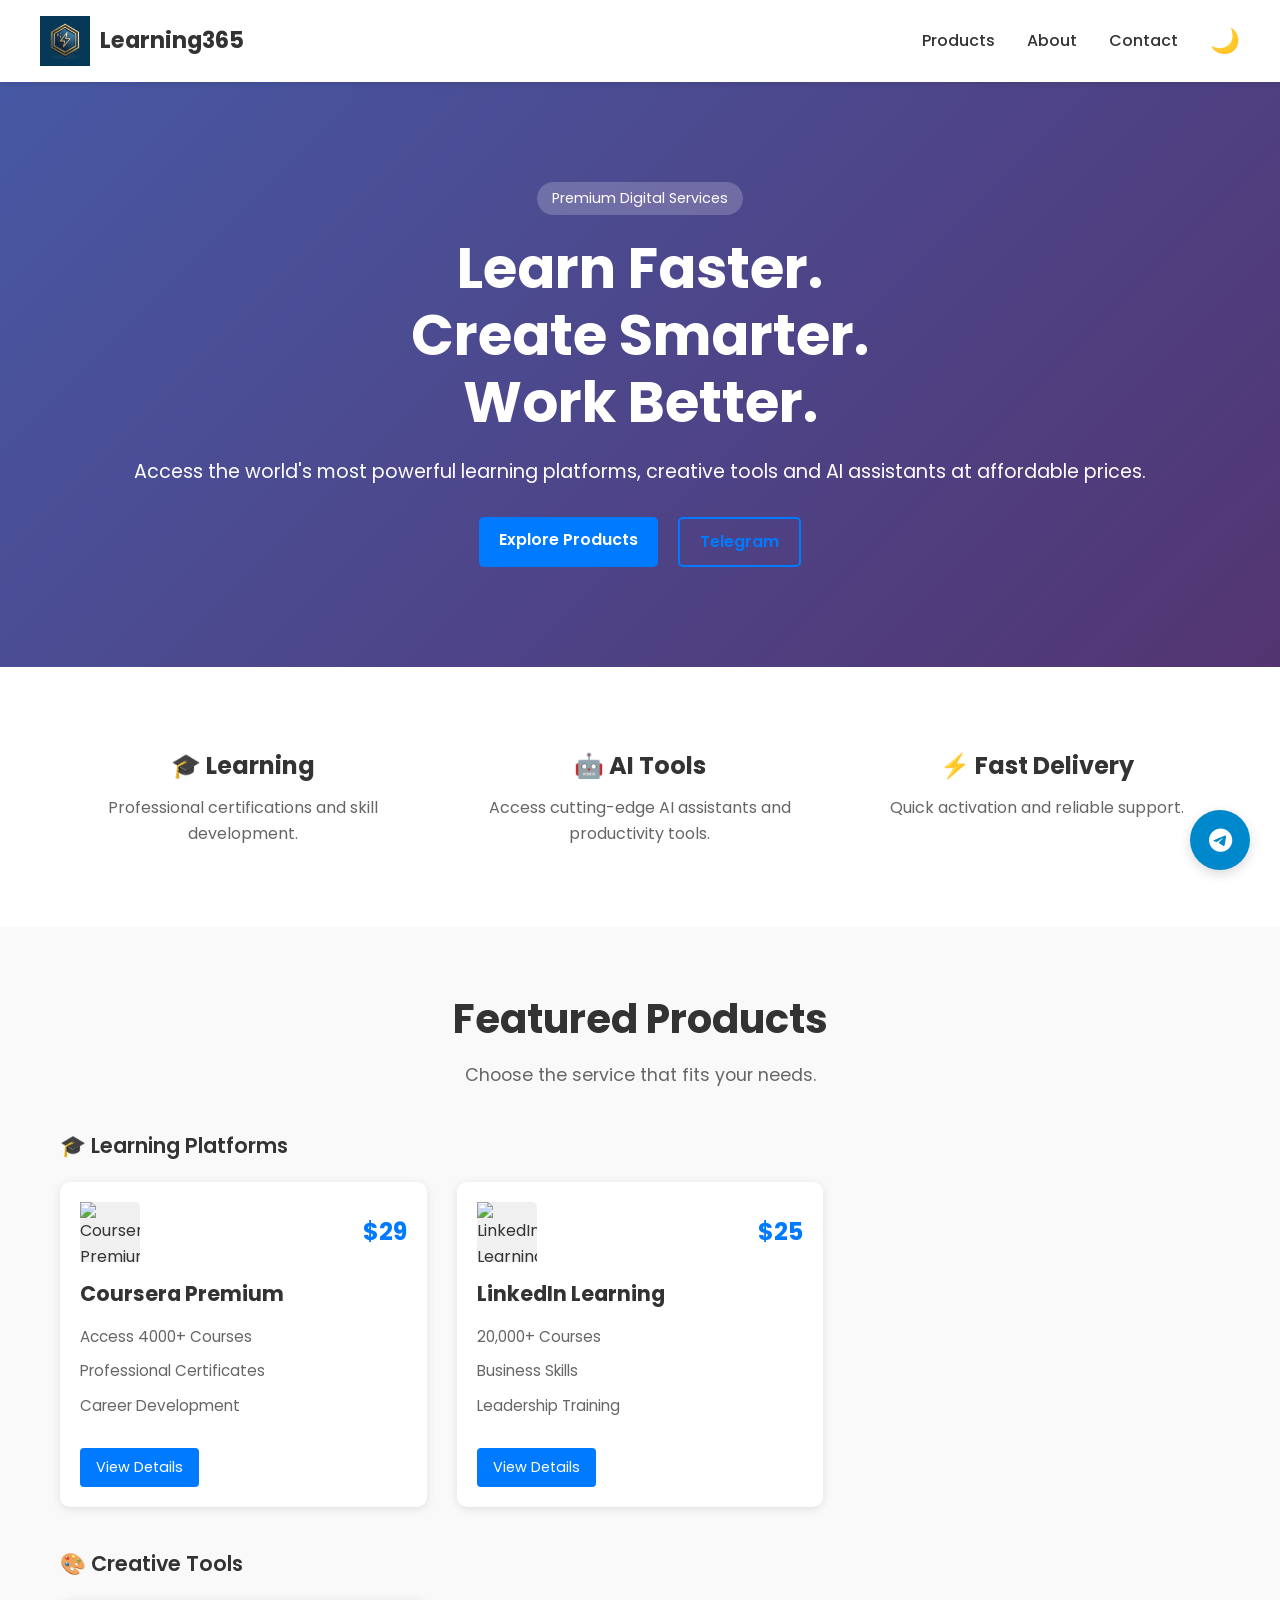
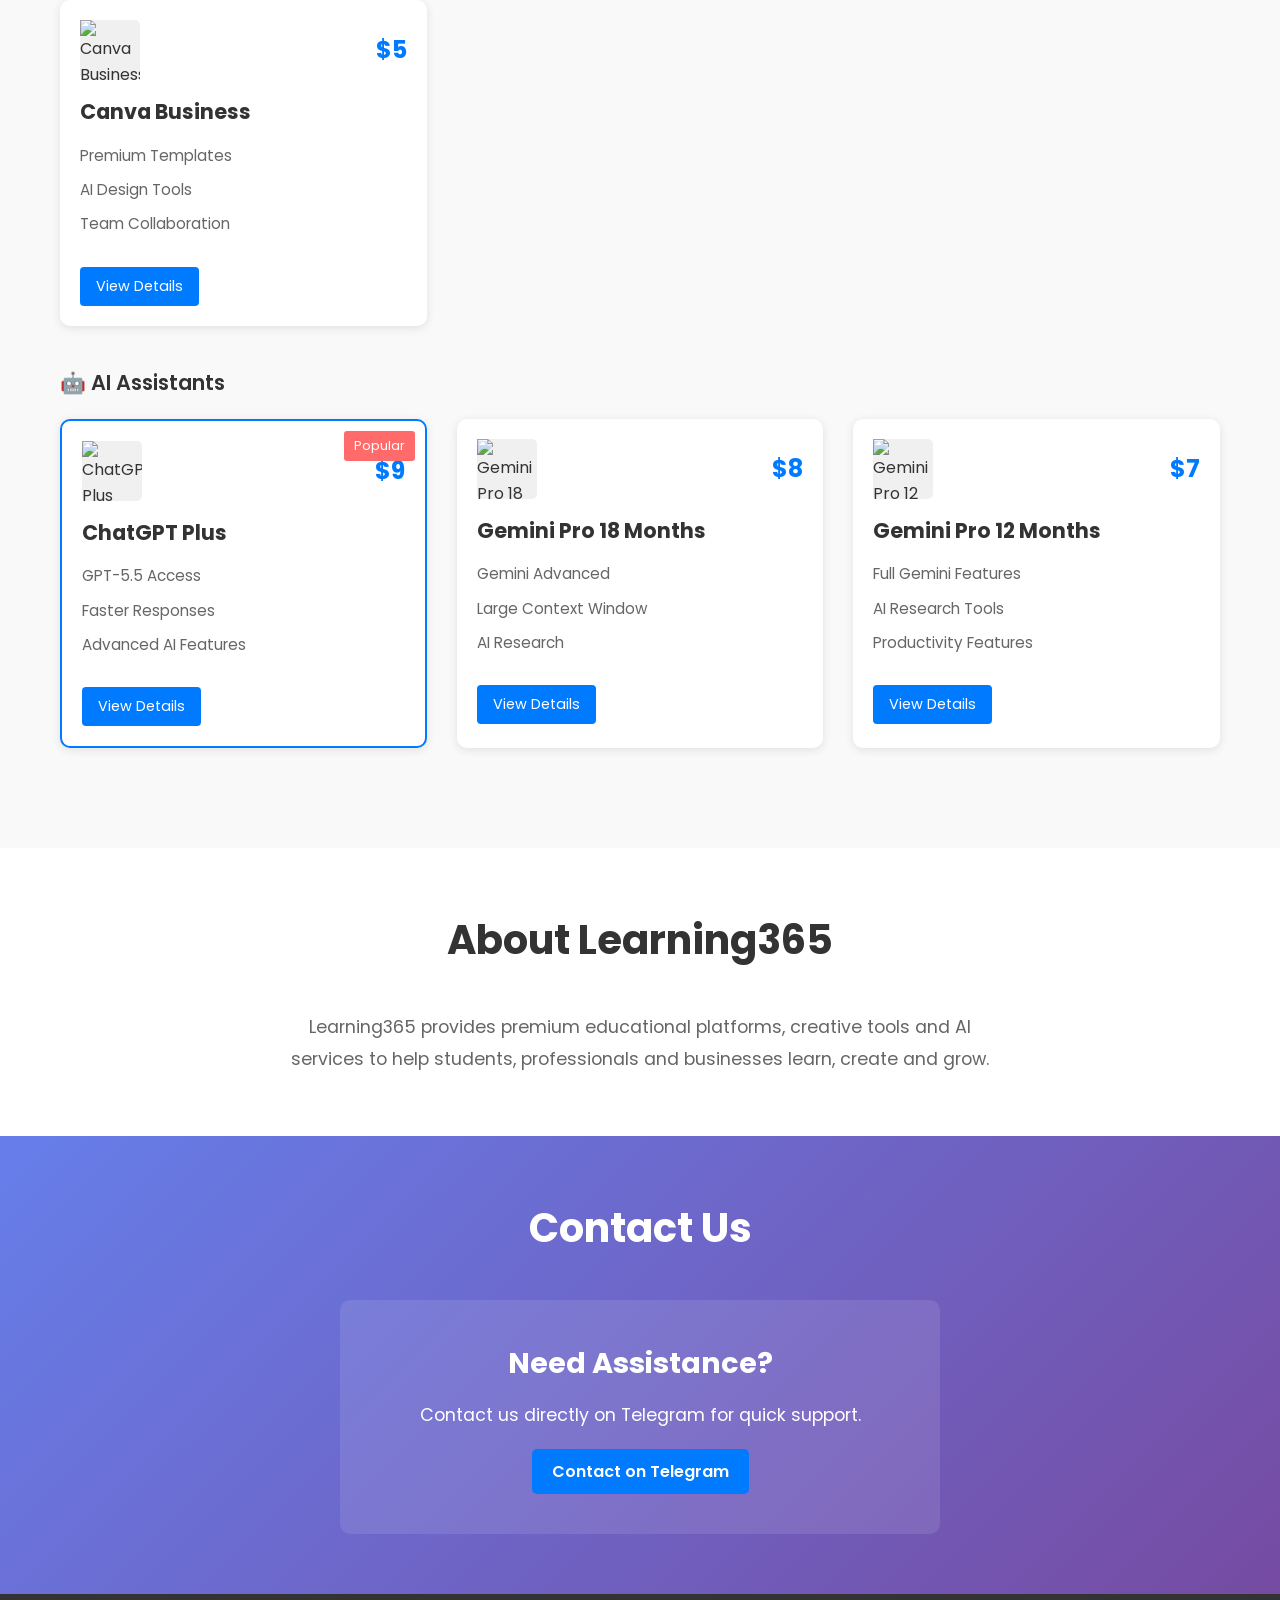
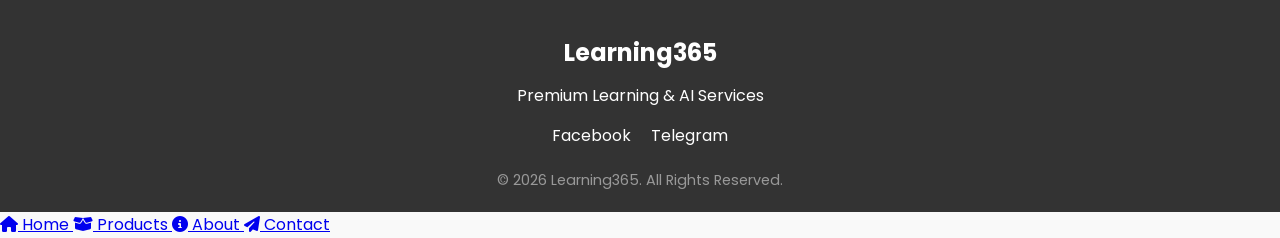
==== index.html @ 036e58fd "Update index.html" ====
<!DOCTYPE html>
<html lang="en">
<head>
    <link rel="icon" type="image/png" href="assets/images/logo.png">
    <meta charset="UTF-8">
    <meta name="viewport" content="width=device-width, initial-scale=1.0">
    <title>Learning365 | Premium Learning & AI Services</title>

    <link rel="stylesheet" href="styles/style.css">

    <meta name="description" content="Premium Learning & AI Services including Coursera, LinkedIn Learning, Canva Business, ChatGPT Plus and Gemini Pro.">

    <link rel="preconnect" href="https://fonts.googleapis.com">
    <link rel="preconnect" href="https://fonts.gstatic.com" crossorigin>
    <link href="https://fonts.googleapis.com/css2?family=Poppins:wght@300;400;500;600;700&display=swap" rel="stylesheet">
    <link rel="stylesheet" href="https://cdnjs.cloudflare.com/ajax/libs/font-awesome/6.5.2/css/all.min.css">
</head>

<body>

    <!-- HEADER -->
    <header class="header">
        <div class="container nav-container">
              <a href="index.html" class="logo">
                <img src="assets/images/logo.png" alt="Learning365 Logo">
                <span>Learning365</span>
            </a>

            <nav class="nav-menu">
                <a href="#products">Products</a>
                <a href="#about">About</a>
                <a href="#contact">Contact</a>

                <button id="theme-toggle" class="theme-toggle" aria-label="Toggle theme">🌙</button>
            </nav>

            <div class="mobile-menu-btn" id="mobileMenuBtn">☰</div>
        </div>
    </header>

    <!-- HERO -->
    <section class="hero">
        <div class="hero-overlay"></div>

        <div class="container hero-content">
            <div class="hero-badge">Premium Digital Services</div>

            <h1>
                Learn Faster.
                <br>
                Create Smarter.
                <br>
                Work Better.
            </h1>

            <p>
                Access the world's most powerful learning platforms,
                creative tools and AI assistants at affordable prices.
            </p>

            <div class="hero-buttons">
                <a href="#products" class="btn btn-primary">Explore Products</a>
                <a href="https://t.me/learningadventure" target="_blank" class="btn btn-outline">Telegram</a>
            </div>
        </div>
    </section>

    <!-- FEATURES -->
    <section class="features">
        <div class="container">
            <div class="feature-card">
                <h3>🎓 Learning</h3>
                <p>Professional certifications and skill development.</p>
            </div>

            <div class="feature-card">
                <h3>🤖 AI Tools</h3>
                <p>Access cutting-edge AI assistants and productivity tools.</p>
            </div>

            <div class="feature-card">
                <h3>⚡ Fast Delivery</h3>
                <p>Quick activation and reliable support.</p>
            </div>
        </div>
    </section>

    <!-- PRODUCTS -->
    <section class="products-section" id="products" mt-2>
        <div class="container">
            <div class="section-title">
                <h2>Featured Products</h2>
                <p>Choose the service that fits your needs.</p>
            </div>

            <div class="category-title">🎓 Learning Platforms</div>
            <div class="products-grid">
                <div class="product-card ">
                    
                    <div class="product-card-head">
                        <div class="product-logo-wrap">
                            <img class="product-logo" src="https://commons.wikimedia.org/wiki/Special:Redirect/file/Coursera_logo_(2020).svg" alt="Coursera Premium logo" loading="lazy">
                        </div>
                        <div class="price product-card-price">$29</div>
                    </div>

                    <h3>Coursera Premium</h3>

                    <ul>
                        <li>Access 4000+ Courses</li>
                        <li>Professional Certificates</li>
                        <li>Career Development</li>
                    </ul>

                    <a href="products/coursera.html" class="btn-card">
                        View Details
                    </a>
                </div>
                <div class="product-card ">
                    
                    <div class="product-card-head">
                        <div class="product-logo-wrap">
                            <img class="product-logo" src="https://commons.wikimedia.org/wiki/Special:Redirect/file/LinkedIn_Learning_logo.png" alt="LinkedIn Learning logo" loading="lazy">
                        </div>
                        <div class="price product-card-price">$25</div>
                    </div>

                    <h3>LinkedIn Learning</h3>

                    <ul>
                        <li>20,000+ Courses</li>
                        <li>Business Skills</li>
                        <li>Leadership Training</li>
                    </ul>

                    <a href="products/linkedin-learning.html" class="btn-card">
                        View Details
                    </a>
                </div>
            </div>

            <div class="category-title">🎨 Creative Tools</div>
            <div class="products-grid">
                <div class="product-card ">
                    
                    <div class="product-card-head">
                        <div class="product-logo-wrap">
                            <img class="product-logo" src="https://upload.wikimedia.org/wikipedia/en/thumb/b/bb/Canva_Logo.svg/250px-Canva_Logo.svg.png" alt="Canva Business logo" loading="lazy">
                        </div>
                        <div class="price product-card-price">$5</div>
                    </div>

                    <h3>Canva Business</h3>

                    <ul>
                        <li>Premium Templates</li>
                        <li>AI Design Tools</li>
                        <li>Team Collaboration</li>
                    </ul>

                    <a href="products/canva-business.html" class="btn-card">
                        View Details
                    </a>
                </div>
            </div>

            <div class="category-title">🤖 AI Assistants</div>
            <div class="products-grid">
                <div class="product-card featured">
                    <span class="badge">Popular</span>
                    <div class="product-card-head">
                        <div class="product-logo-wrap">
                            <img class="product-logo" src="https://commons.wikimedia.org/wiki/Special:Redirect/file/ChatGPT-Logo.svg" alt="ChatGPT Plus logo" loading="lazy">
                        </div>
                        <div class="price product-card-price">$9</div>
                    </div>

                    <h3>ChatGPT Plus</h3>

                    <ul>
                        <li>GPT-5.5 Access</li>
                        <li>Faster Responses</li>
                        <li>Advanced AI Features</li>
                    </ul>

                    <a href="products/chatgpt-plus.html" class="btn-card">
                        View Details
                    </a>
                </div>
                <div class="product-card ">
                    
                    <div class="product-card-head">
                        <div class="product-logo-wrap">
                            <img class="product-logo" src="https://commons.wikimedia.org/wiki/Special:Redirect/file/Google_Gemini_logo_2025.svg" alt="Gemini Pro 18 Months logo" loading="lazy">
                        </div>
                        <div class="price product-card-price">$8</div>
                    </div>

                    <h3>Gemini Pro 18 Months</h3>

                    <ul>
                        <li>Gemini Advanced</li>
                        <li>Large Context Window</li>
                        <li>AI Research</li>
                    </ul>

                    <a href="products/gemini-pro-18.html" class="btn-card">
                        View Details
                    </a>
                </div>
                <div class="product-card ">
                    
                    <div class="product-card-head">
                        <div class="product-logo-wrap">
                            <img class="product-logo" src="https://commons.wikimedia.org/wiki/Special:Redirect/file/Google_Gemini_logo_2025.svg" alt="Gemini Pro 12 Months logo" loading="lazy">
                        </div>
                        <div class="price product-card-price">$7</div>
                    </div>

                    <h3>Gemini Pro 12 Months</h3>

                    <ul>
                        <li>Full Gemini Features</li>
                        <li>AI Research Tools</li>
                        <li>Productivity Features</li>
                    </ul>

                    <a href="products/gemini-pro-12.html" class="btn-card">
                        View Details
                    </a>
                </div>
            </div>
        </div>
    </section>

    <!-- ABOUT -->
    <section class="about-section" id="about">
        <div class="container">
            <div class="section-title">
                <h2>About Learning365</h2>
            </div>

            <p class="about-text">
                Learning365 provides premium educational platforms,
                creative tools and AI services to help students,
                professionals and businesses learn, create and grow.
            </p>
        </div>
    </section>

    <!-- CONTACT -->
    <section class="contact-section" id="contact">
        <div class="container">
            <div class="section-title">
                <h2>Contact Us</h2>
            </div>

            <div class="contact-card">
                <h3>Need Assistance?</h3>
                <p>Contact us directly on Telegram for quick support.</p>
                <a href="https://t.me/learningadventure" target="_blank" class="btn btn-primary">Contact on Telegram</a>
            </div>
        </div>
    </section>


    <!-- FOOTER -->
    <footer>
        <div class="container">
            <div class="footer-logo">Learning365</div>
            <p>Premium Learning & AI Services</p>

            <div class="footer-links">
                <a href="#">Facebook</a>
                <a href="https://t.me/learningadventure" target="_blank">Telegram</a>
            </div>

            <div class="copyright">
                © 2026 Learning365. All Rights Reserved.
            </div>
        </div>
    </footer>

    
   <!-- MOBILE APP BOTTOM NAV -->
<nav class="l365-app-bottom-nav" aria-label="Mobile app navigation">
    <a href="index.html" class="l365-nav-item active">
        <span class="l365-nav-icon">
            <i class="fa-solid fa-house"></i>
        </span>
        <span class="l365-nav-label">Home</span>
    </a>

    <a href="#products" class="l365-nav-item">
        <span class="l365-nav-icon">
            <i class="fa-solid fa-box-open"></i>
        </span>
        <span class="l365-nav-label">Products</span>
    </a>

    <a href="#about" class="l365-nav-item">
        <span class="l365-nav-icon">
            <i class="fa-solid fa-circle-info"></i>
        </span>
        <span class="l365-nav-label">About</span>
    </a>

    <a href="#contact" class="l365-nav-item">
        <span class="l365-nav-icon">
            <i class="fa-solid fa-paper-plane"></i>
        </span>
        <span class="l365-nav-label">Contact</span>
    </a>
</nav>

    <!-- FLOATING TELEGRAM -->
    <a href="https://t.me/learningadventure" target="_blank" class="telegram-float"><i class="fa-brands fa-telegram"></i></a>

    <script src="js/main.js"></script>
</body>
</html>
---- styles/style.css ----
/* Learning365 Styles - Main stylesheet */

* {
    margin: 0;
    padding: 0;
    box-sizing: border-box;
}

body {
    font-family: 'Poppins', sans-serif;
    line-height: 1.6;
    color: #333;
    background-color: #f9f9f9;
}

.logo{
    display:flex;
    align-items:center;
    gap:12px;
    text-decoration:none;
}

.logo img {
    width: 50px !important;
    height: 50px !important;
    object-fit: contain;
}
.logo span{
    font-size:1.4rem;
    font-weight:700;
    color:var(--text-color);
}

/* Dark mode support */
body.dark-mode {
    background-color: #1a1a1a;
    color: #f0f0f0;
}

/* Container */
.container {
    max-width: 1200px;
    margin: 0 auto;
    padding: 0 20px;
}

/* Navigation */
.header {
    background-color: #fff;
    box-shadow: 0 2px 5px rgba(0, 0, 0, 0.1);
    position: sticky;
    top: 0;
    z-index: 1000;
}

.nav-container {
    display: flex;
    justify-content: space-between;
    align-items: center;
    padding: 1rem 0;
}

.logo {
    display: flex;
    align-items: center;
    gap: 10px;
    text-decoration: none;
    color: #333;
    font-weight: 600;
    font-size: 1.3rem;
}

.nav-menu {
    display: flex;
    gap: 2rem;
    align-items: center;
}

.nav-menu a {
    text-decoration: none;
    color: #333;
    font-weight: 500;
    transition: color 0.3s;
}

.nav-menu a:hover {
    color: #007bff;
}

.theme-toggle {
    background: none;
    border: none;
    font-size: 1.5rem;
    cursor: pointer;
}

.mobile-menu-btn {
    display: none;
    font-size: 1.5rem;
    cursor: pointer;
}

/* Buttons */
.btn {
    display: inline-block;
    padding: 10px 20px;
    border-radius: 5px;
    text-decoration: none;
    font-weight: 600;
    transition: all 0.3s;
    cursor: pointer;
    border: none;
}

.btn-primary {
    background-color: #007bff;
    color: white;
}

.btn-primary:hover {
    background-color: #0056b3;
}

.btn-outline {
    border: 2px solid #007bff;
    color: #007bff;
    background-color: transparent;
}

.btn-outline:hover {
    background-color: #007bff;
    color: white;
}

.btn-card {
    background-color: #007bff;
    color: white;
    padding: 8px 16px;
    border-radius: 4px;
    text-decoration: none;
    display: inline-block;
    font-size: 0.9rem;
    margin-top: 10px;
}

.btn-card:hover {
    background-color: #0056b3;
}

/* Hero Section */
.hero {
    position: relative;
    background: linear-gradient(135deg, #667eea 0%, #764ba2 100%);
    color: white;
    padding: 100px 0;
    text-align: center;
}

.hero-overlay {
    position: absolute;
    top: 0;
    left: 0;
    right: 0;
    bottom: 0;
    background-color: rgba(0, 0, 0, 0.3);
}

.hero-content {
    position: relative;
    z-index: 1;
}

.hero-badge {
    display: inline-block;
    background-color: rgba(255, 255, 255, 0.2);
    color: white;
    padding: 5px 15px;
    border-radius: 20px;
    font-size: 0.9rem;
    margin-bottom: 20px;
}

.hero h1 {
    font-size: 3.5rem;
    margin-bottom: 20px;
    line-height: 1.2;
}

.hero p {
    font-size: 1.2rem;
    margin-bottom: 30px;
}

.hero-buttons {
    display: flex;
    gap: 20px;
    justify-content: center;
}

/* Features Section */
.features {
    padding: 60px 0;
    background-color: white;
}

.features .container {
    display: grid;
    grid-template-columns: repeat(auto-fit, minmax(250px, 1fr));
    gap: 30px;
}

.feature-card {
    text-align: center;
    padding: 20px;
}

.feature-card h3 {
    font-size: 1.5rem;
    margin-bottom: 10px;
}

.feature-card p {
    color: #666;
}

/* Products Section */
.products-section {
    padding: 60px 0;
}

.section-title {
    text-align: center;
    margin-bottom: 40px;
}

.section-title h2 {
    font-size: 2.5rem;
    margin-bottom: 10px;
}

.section-title p {
    color: #666;
    font-size: 1.1rem;
}

.category-title {
    font-size: 1.3rem;
    font-weight: 600;
    margin-top: 30px;
    margin-bottom: 20px;
}

.products-grid {
    display: grid;
    grid-template-columns: repeat(auto-fill, minmax(300px, 1fr));
    gap: 30px;
    margin-bottom: 40px;
}

.product-card {
    background-color: white;
    border-radius: 10px;
    padding: 20px;
    box-shadow: 0 2px 10px rgba(0, 0, 0, 0.1);
    transition: transform 0.3s, box-shadow 0.3s;
    position: relative;
}

.product-card:hover {
    transform: translateY(-5px);
    box-shadow: 0 5px 20px rgba(0, 0, 0, 0.15);
}

.product-card.featured {
    border: 2px solid #007bff;
}

.badge {
    position: absolute;
    top: 10px;
    right: 10px;
    background-color: #ff6b6b;
    color: white;
    padding: 5px 10px;
    border-radius: 3px;
    font-size: 0.8rem;
}

.product-card-head {
    display: flex;
    justify-content: space-between;
    align-items: center;
    margin-bottom: 15px;
}

.product-logo-wrap {
    width: 60px;
    height: 60px;
    display: flex;
    align-items: center;
    justify-content: center;
    background-color: #f0f0f0;
    border-radius: 5px;
}

.product-logo {
    width: 100%;
    height: 100%;
    object-fit: contain;
}

.price {
    font-size: 1.5rem;
    font-weight: 700;
    color: #007bff;
}

.product-card h3 {
    margin-bottom: 10px;
    font-size: 1.3rem;
}

.product-card ul {
    list-style: none;
    margin-bottom: 15px;
}

.product-card li {
    padding: 5px 0;
    color: #666;
    font-size: 0.95rem;
}

/* Product Detail Page */
.product-page {
    background-color: #f9f9f9;
}

.product-hero {
    background: linear-gradient(135deg, #667eea 0%, #764ba2 100%);
    color: white;
    padding: 60px 0;
    text-align: center;
}

.product-hero-content {
    position: relative;
}

.product-price-top {
    font-size: 2rem;
    font-weight: 700;
    margin-bottom: 20px;
}

.product-logo-large-wrap {
    margin: 20px 0;
    display: flex;
    justify-content: center;
    align-items: center;
    height: 150px;
}

.product-logo-large {
    max-width: 150px;
    max-height: 150px;
    object-fit: contain;
}

.product-hero h1 {
    font-size: 3rem;
    margin-bottom: 15px;
}

.product-hero p {
    font-size: 1.1rem;
    margin-bottom: 25px;
}

.product-detail-section {
    padding: 60px 0;
}

.product-detail-card {
    background-color: white;
    border-radius: 10px;
    padding: 40px;
    box-shadow: 0 2px 10px rgba(0, 0, 0, 0.1);
}

.product-detail-card h3 {
    font-size: 1.5rem;
    margin-bottom: 15px;
    margin-top: 20px;
}

.product-detail-card ul {
    list-style: none;
    margin-bottom: 20px;
}

.product-detail-card li {
    padding: 10px 0;
    font-size: 1.05rem;
    color: #333;
}

.product-detail-card hr {
    margin: 20px 0;
    border: none;
    border-top: 1px solid #ddd;
}

/* About Section */
.about-section {
    background-color: white;
    padding: 60px 0;
    text-align: center;
}

.about-text {
    font-size: 1.1rem;
    color: #666;
    max-width: 700px;
    margin: 0 auto;
    line-height: 1.8;
}

/* Contact Section */
.contact-section {
    background: linear-gradient(135deg, #667eea 0%, #764ba2 100%);
    color: white;
    padding: 60px 0;
}

.contact-card {
    background-color: rgba(255, 255, 255, 0.1);
    border-radius: 10px;
    padding: 40px;
    text-align: center;
    max-width: 600px;
    margin: 0 auto;
}

.contact-card h3 {
    font-size: 1.8rem;
    margin-bottom: 15px;
}

.contact-card p {
    font-size: 1.1rem;
    margin-bottom: 20px;
}

/* Footer */
footer {
    background-color: #333;
    color: white;
    padding: 40px 0 20px;
    text-align: center;
}

.footer-logo {
    font-size: 1.5rem;
    font-weight: 700;
    margin-bottom: 10px;
}

footer p {
    margin-bottom: 15px;
}

.footer-links {
    display: flex;
    gap: 20px;
    justify-content: center;
    margin-bottom: 20px;
}

.footer-links a {
    color: white;
    text-decoration: none;
    transition: color 0.3s;
}

.footer-links a:hover {
    color: #007bff;
}

.copyright {
    font-size: 0.9rem;
    color: #999;
}

/* Floating Telegram Button */
.telegram-float {
    position: fixed;
    bottom: 30px;
    right: 30px;
    width: 60px;
    height: 60px;
    background-color: #0088cc;
    color: white;
    border-radius: 50%;
    display: flex;
    align-items: center;
    justify-content: center;
    text-decoration: none;
    font-size: 1.5rem;
    box-shadow: 0 4px 12px rgba(0, 0, 0, 0.15);
    transition: all 0.3s;
    z-index: 999;
}

.telegram-float:hover {
    background-color: #006399;
    transform: scale(1.1);
}

/* Responsive Design */
@media (max-width: 768px) {
    .hero h1 {
        font-size: 2.5rem;
    }

    .hero-buttons {
        flex-direction: column;
        align-items: center;
    }

    .products-grid {
        grid-template-columns: 1fr;
    }

    .nav-menu {
        display: none;
    }

    .mobile-menu-btn {
        display: block;
    }

    .product-hero h1 {
        font-size: 2rem;
    }

    .product-detail-card {
        padding: 20px;
    }

    .footer-links {
        flex-direction: column;
        gap: 10px;
    }

    .telegram-float {
        width: 50px;
        height: 50px;
        bottom: 20px;
        right: 20px;
        font-size: 1.2rem;
    }
}

@media (max-width: 480px) {
    .hero h1 {
        font-size: 2rem;
    }

    .hero p {
        font-size: 1rem;
    }

    .section-title h2 {
        font-size: 2rem;
    }

    .product-logo-wrap {
        width: 50px;
        height: 50px;
    }
}

/* ================================
   Mobile Header - True Center Logo
================================ */
@media (max-width: 768px) {
    .header {
        height: 86px !important;
    }

    .nav-container {
        width: 100% !important;
        max-width: none !important;
        height: 86px !important;
        padding: 0 16px !important;
        margin: 0 !important;

        display: grid !important;
        grid-template-columns: 44px 1fr 44px !important;
        align-items: center !important;
    }

    .logo {
        grid-column: 2 !important;
        justify-self: center !important;

        position: static !important;
        transform: none !important;
        margin: 0 !important;

        display: flex !important;
        align-items: center !important;
        justify-content: center !important;
        gap: 10px !important;
        white-space: nowrap !important;
        text-align: center !important;
    }

    .logo img {
        width: 50px !important;
        height: 50px !important;
        object-fit: contain !important;
        display: block !important;
    }

    .logo span {
        font-size: 1.35rem !important;
        font-weight: 700 !important;
        line-height: 1 !important;
        color: #333 !important;
    }

    .nav-menu {
        display: none !important;
    }

    .mobile-menu-btn {
        grid-column: 3 !important;
        justify-self: end !important;

        display: flex !important;
        align-items: center !important;
        justify-content: center !important;

        position: static !important;
        transform: none !important;
        margin: 0 !important;

        font-size: 1.7rem !important;
        line-height: 1 !important;
        cursor: pointer !important;
    }
}

/* Smaller phones */
@media (max-width: 480px) {
    .header {
        height: 78px !important;
    }

    .nav-container {
        height: 78px !important;
        padding: 0 14px !important;
        grid-template-columns: 40px 1fr 40px !important;
    }

    .logo {
        gap: 9px !important;
    }

    .logo img {
        width: 46px !important;
        height: 46px !important;
    }

    .logo span {
        font-size: 1.25rem !important;
    }

    .mobile-menu-btn {
        font-size: 1.55rem !important;
    }
}

/* =========================================================
   Learning365 Mobile Header + Bottom Navigation
   Branding: Purple / Blue / Gold
========================================================= */

:root {
    --l365-primary: #5e4fcc;
    --l365-dark: #322b66;
    --l365-deep: #1f1a46;
    --l365-blue: #007bff;
    --l365-gold: #e5aa25;
    --l365-white: #ffffff;
    --l365-muted: #9a9ab3;
}

/* Hide bottom nav on desktop */
.mobile-bottom-nav {
    display: none;
}

/* ================================
   Mobile View
================================ */
@media (max-width: 768px) {
    html {
        scroll-behavior: smooth;
    }

    body {
        padding-bottom: 104px;
    }

    /* Header */
    .header {
        height: 78px !important;
        background: rgba(255, 255, 255, 0.96) !important;
        backdrop-filter: blur(16px);
        -webkit-backdrop-filter: blur(16px);
        box-shadow: 0 8px 24px rgba(50, 43, 102, 0.08) !important;
    }

    .nav-container {
        width: 100% !important;
        max-width: none !important;
        height: 78px !important;
        padding: 0 16px !important;
        margin: 0 !important;

        display: flex !important;
        align-items: center !important;
        justify-content: center !important;
    }

    .logo {
        margin: 0 auto !important;
        display: flex !important;
        align-items: center !important;
        justify-content: center !important;
        gap: 10px !important;
        text-align: center !important;
        white-space: nowrap !important;
        text-decoration: none !important;
    }

    .logo img {
        width: 48px !important;
        height: 48px !important;
        object-fit: contain !important;
        display: block !important;
    }

    .logo span {
        font-size: 1.35rem !important;
        font-weight: 700 !important;
        line-height: 1 !important;
        color: #333 !important;
    }

    .nav-menu {
        display: none !important;
    }

    .mobile-menu-btn {
        display: none !important;
    }

    /* Bottom Navigation */
    .mobile-bottom-nav {
        position: fixed;
        left: 14px;
        right: 14px;
        bottom: 14px;
        height: 76px;

        display: grid;
        grid-template-columns: repeat(4, 1fr);
        align-items: center;

        background:
            radial-gradient(circle at top left, rgba(94, 79, 204, 0.22), transparent 38%),
            radial-gradient(circle at bottom right, rgba(229, 170, 37, 0.18), transparent 38%),
            linear-gradient(135deg, rgba(18, 18, 28, 0.96), rgba(34, 30, 62, 0.96));

        backdrop-filter: blur(20px);
        -webkit-backdrop-filter: blur(20px);

        border: 1px solid rgba(255, 255, 255, 0.10);
        border-radius: 26px;

        box-shadow:
            0 20px 45px rgba(0, 0, 0, 0.35),
            0 8px 18px rgba(50, 43, 102, 0.20),
            inset 0 1px 0 rgba(255, 255, 255, 0.08);

        z-index: 3000;
        overflow: hidden;
    }

    .mobile-bottom-nav::before {
        content: "";
        position: absolute;
        top: 0;
        left: 22px;
        right: 22px;
        height: 1px;
        background: linear-gradient(
            90deg,
            transparent,
            rgba(255, 255, 255, 0.45),
            transparent
        );
        pointer-events: none;
    }

    .bottom-nav-item {
        height: 100%;
        position: relative;
        z-index: 1;

        display: flex;
        flex-direction: column;
        align-items: center;
        justify-content: center;

        gap: 5px;
        text-decoration: none;

        color: rgba(255, 255, 255, 0.58);
        font-size: 0.72rem;
        font-weight: 700;
        line-height: 1;

        transition: all 0.25s ease;
        -webkit-tap-highlight-color: transparent;
    }

    .bottom-nav-item i {
        font-size: 1.25rem;
        line-height: 1;
        transition: all 0.25s ease;
    }

    .bottom-nav-item span {
        font-size: 0.72rem;
        line-height: 1;
    }

    .bottom-nav-item.active {
        color: #ffffff;
    }

    .bottom-nav-item.active i {
        color: var(--l365-gold);
        transform: translateY(-2px);
        text-shadow: 0 0 18px rgba(229, 170, 37, 0.38);
    }

    .bottom-nav-item.active::before {
        content: "";
        position: absolute;
        top: 9px;
        width: 34px;
        height: 4px;
        border-radius: 999px;
        background: linear-gradient(90deg, var(--l365-gold), var(--l365-primary));
        box-shadow: 0 0 16px rgba(229, 170, 37, 0.35);
    }

    .bottom-nav-item.active::after {
        content: "";
        position: absolute;
        width: 50px;
        height: 50px;
        border-radius: 18px;

        background: linear-gradient(
            135deg,
            rgba(229, 170, 37, 0.16),
            rgba(94, 79, 204, 0.24)
        );

        z-index: -1;
    }

    .bottom-nav-item:hover {
        color: #ffffff;
    }

    .bottom-nav-item:active {
        transform: scale(0.94);
    }

    /* Telegram floating button moves above bottom nav */
    .telegram-float {
        width: 50px !important;
        height: 50px !important;
        right: 18px !important;
        bottom: 106px !important;

        font-size: 1.2rem !important;
        background: linear-gradient(135deg, #00a6ff, var(--l365-blue)) !important;

        box-shadow:
            0 12px 28px rgba(0, 123, 255, 0.28),
            0 4px 12px rgba(0, 0, 0, 0.18) !important;
    }

    .telegram-float:hover {
        transform: scale(1.06) !important;
    }
}

/* ================================
   Small Mobile
================================ */
@media (max-width: 480px) {
    body {
        padding-bottom: 96px;
    }

    .header {
        height: 72px !important;
    }

    .nav-container {
        height: 72px !important;
        padding: 0 14px !important;
    }

    .logo {
        gap: 9px !important;
    }

    .logo img {
        width: 44px !important;
        height: 44px !important;
    }

    .logo span {
        font-size: 1.24rem !important;
    }

    .mobile-bottom-nav {
        left: 10px;
        right: 10px;
        bottom: 10px;
        height: 72px;
        border-radius: 23px;
    }

    .bottom-nav-item {
        gap: 5px;
    }

    .bottom-nav-item i {
        font-size: 1.16rem;
    }

    .bottom-nav-item span {
        font-size: 0.68rem;
    }

    .bottom-nav-item.active::before {
        top: 8px;
        width: 30px;
        height: 4px;
    }

    .bottom-nav-item.active::after {
        width: 46px;
        height: 46px;
        border-radius: 16px;
    }

    .telegram-float {
        width: 48px !important;
        height: 48px !important;
        right: 14px !important;
        bottom: 94px !important;
    }
}
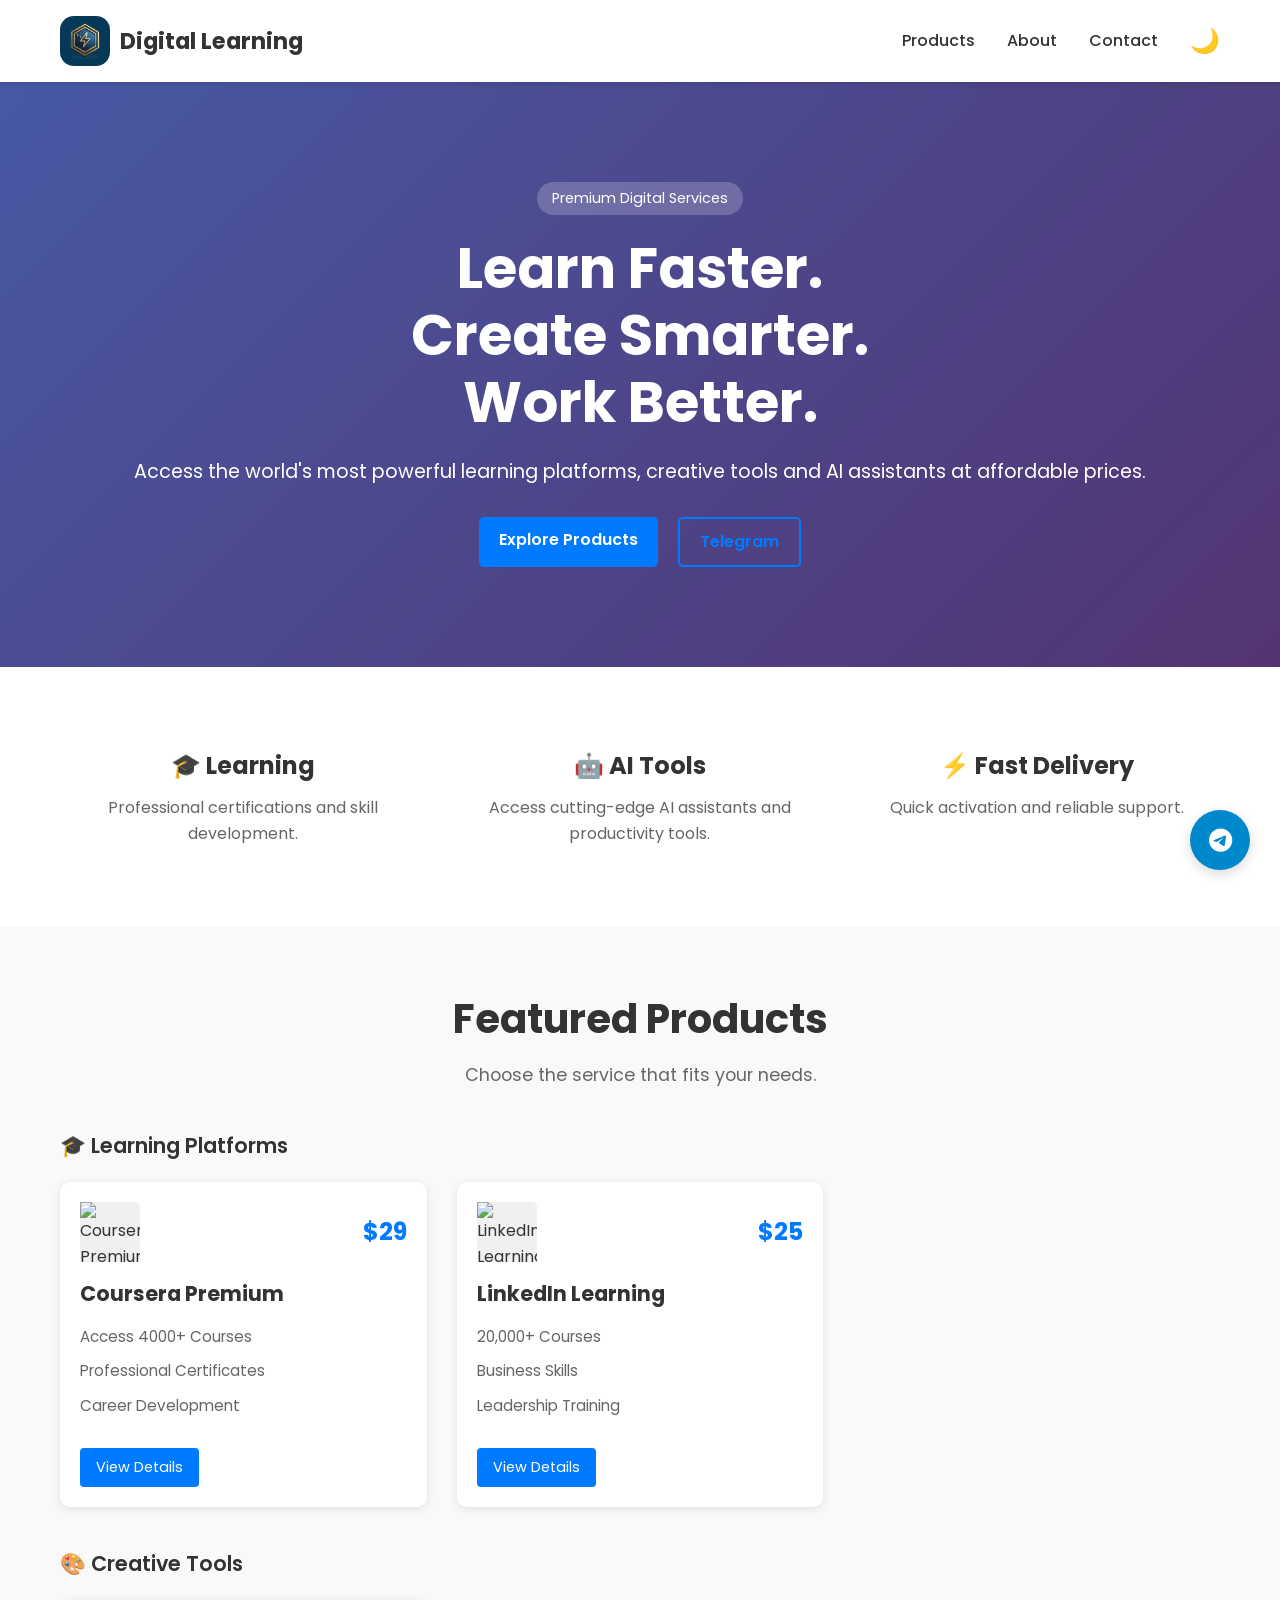
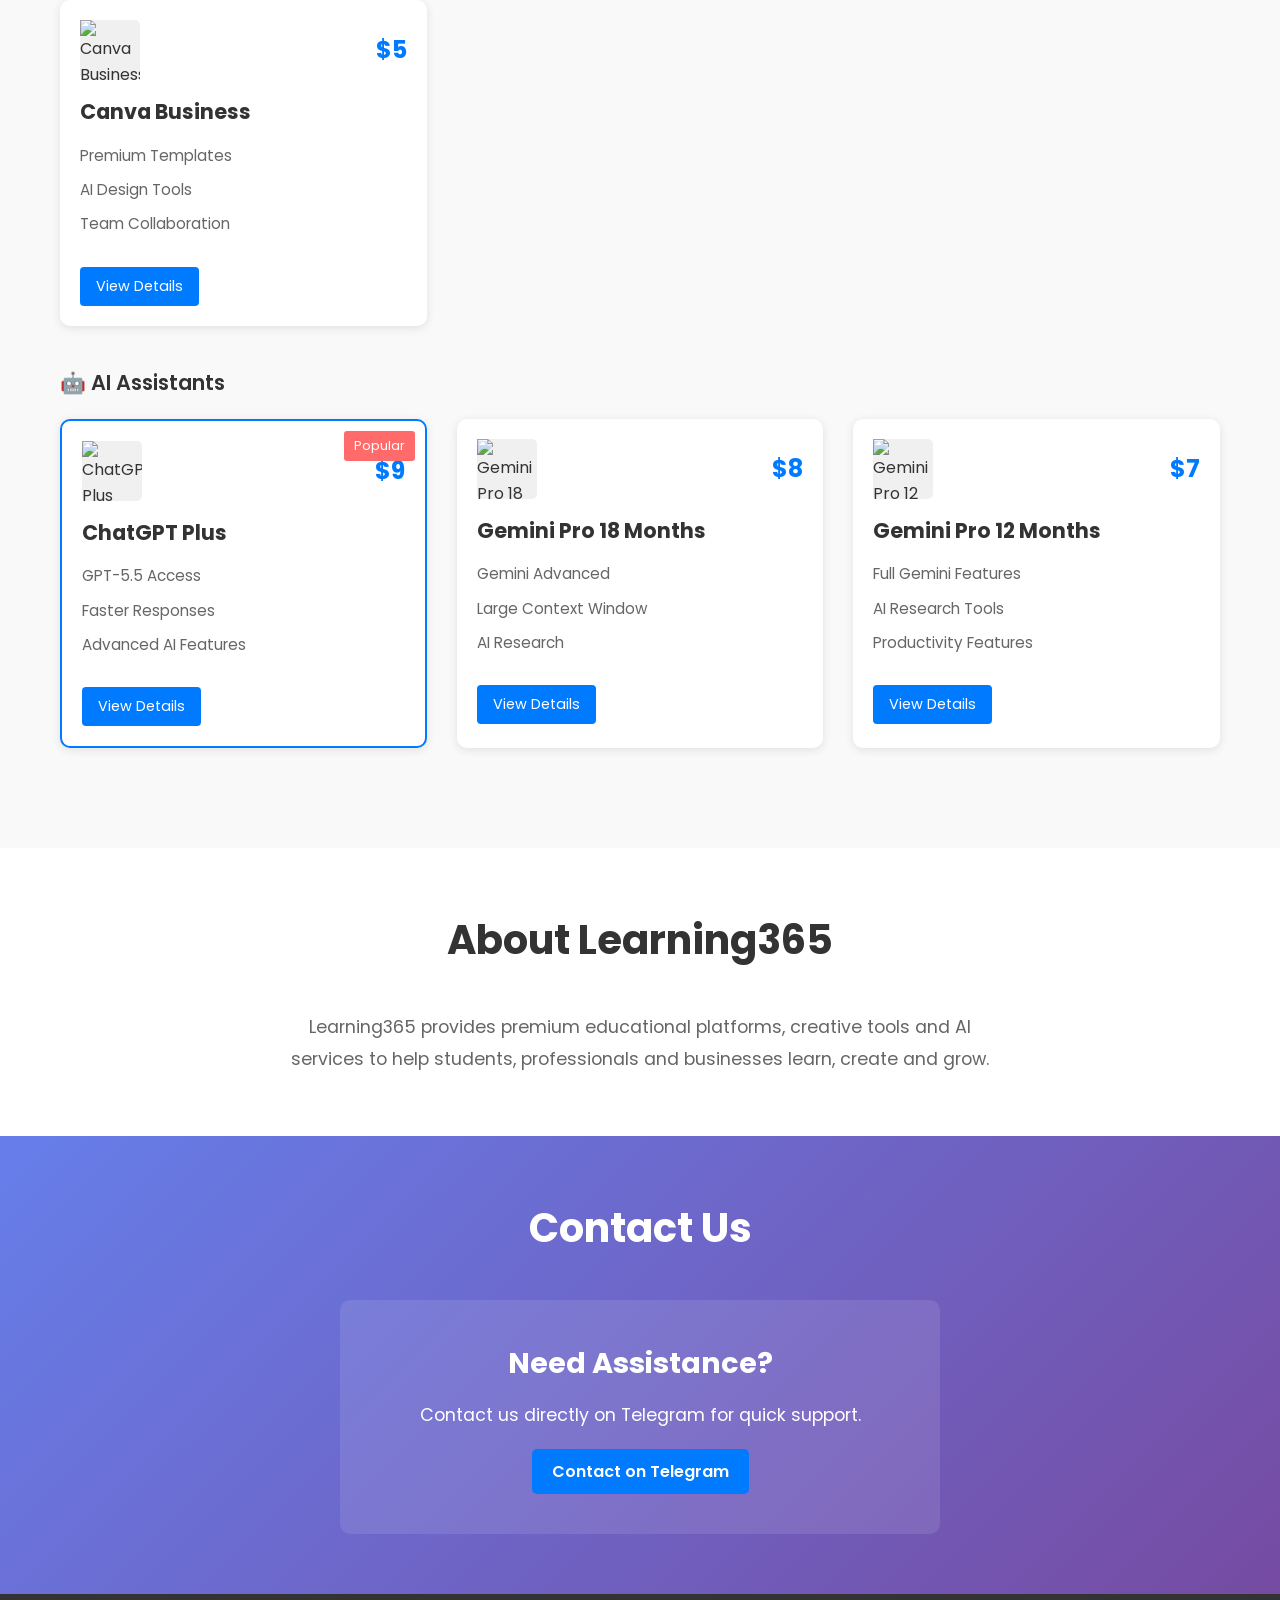
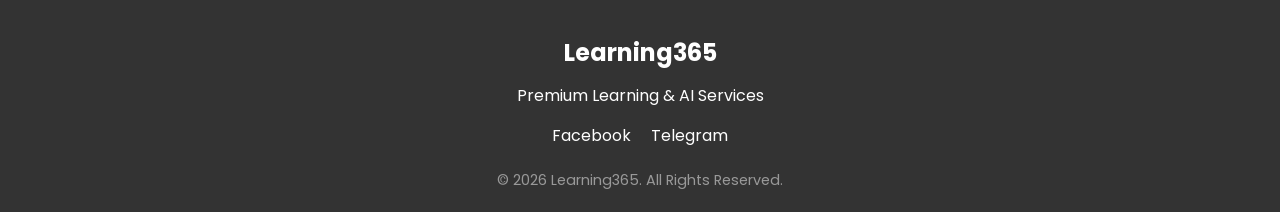
==== commit 0c222106: "12" ====
--- a/index.html
+++ b/index.html
@@ -23,7 +23,7 @@
         <div class="container nav-container">
               <a href="index.html" class="logo">
                 <img src="assets/images/logo.png" alt="Learning365 Logo">
-                <span>Learning365</span>
+                <span>Digital Learning</span>
             </a>
 
             <nav class="nav-menu">
--- a/styles/style.css
+++ b/styles/style.css
@@ -1,34 +1,32 @@
 /* Learning365 Styles - Main stylesheet */
 
+:root {
+    --l365-primary: #5e4fcc;
+    --l365-dark: #322b66;
+    --l365-deep: #1f1a46;
+    --l365-blue: #007bff;
+    --l365-gold: #e5aa25;
+    --l365-white: #ffffff;
+    --l365-text: #333333;
+    --l365-muted: #666666;
+}
+
+/* Reset */
 * {
     margin: 0;
     padding: 0;
     box-sizing: border-box;
 }
 
+html {
+    scroll-behavior: smooth;
+}
+
 body {
     font-family: 'Poppins', sans-serif;
     line-height: 1.6;
-    color: #333;
+    color: var(--l365-text);
     background-color: #f9f9f9;
-}
-
-.logo{
-    display:flex;
-    align-items:center;
-    gap:12px;
-    text-decoration:none;
-}
-
-.logo img {
-    width: 50px !important;
-    height: 50px !important;
-    object-fit: contain;
-}
-.logo span{
-    font-size:1.4rem;
-    font-weight:700;
-    color:var(--text-color);
 }
 
 /* Dark mode support */
@@ -44,9 +42,9 @@
     padding: 0 20px;
 }
 
-/* Navigation */
+/* Header / Navigation */
 .header {
-    background-color: #fff;
+    background-color: #ffffff;
     box-shadow: 0 2px 5px rgba(0, 0, 0, 0.1);
     position: sticky;
     top: 0;
@@ -57,7 +55,7 @@
     display: flex;
     justify-content: space-between;
     align-items: center;
-    padding: 1rem 0;
+    padding: 1rem 20px;
 }
 
 .logo {
@@ -65,9 +63,24 @@
     align-items: center;
     gap: 10px;
     text-decoration: none;
-    color: #333;
-    font-weight: 600;
+    color: var(--l365-text);
+    font-weight: 700;
     font-size: 1.3rem;
+}
+
+.logo img {
+    width: 50px !important;
+    height: 50px !important;
+    object-fit: contain;
+    display: block;
+    border-radius: 12px;
+}
+
+.logo span {
+    font-size: 1.4rem;
+    font-weight: 700;
+    color: var(--l365-text);
+    line-height: 1;
 }
 
 .nav-menu {
@@ -78,13 +91,13 @@
 
 .nav-menu a {
     text-decoration: none;
-    color: #333;
+    color: var(--l365-text);
     font-weight: 500;
     transition: color 0.3s;
 }
 
 .nav-menu a:hover {
-    color: #007bff;
+    color: var(--l365-blue);
 }
 
 .theme-toggle {
@@ -113,8 +126,8 @@
 }
 
 .btn-primary {
-    background-color: #007bff;
-    color: white;
+    background-color: var(--l365-blue);
+    color: #ffffff;
 }
 
 .btn-primary:hover {
@@ -122,19 +135,19 @@
 }
 
 .btn-outline {
-    border: 2px solid #007bff;
-    color: #007bff;
+    border: 2px solid var(--l365-blue);
+    color: var(--l365-blue);
     background-color: transparent;
 }
 
 .btn-outline:hover {
-    background-color: #007bff;
-    color: white;
+    background-color: var(--l365-blue);
+    color: #ffffff;
 }
 
 .btn-card {
-    background-color: #007bff;
-    color: white;
+    background-color: var(--l365-blue);
+    color: #ffffff;
     padding: 8px 16px;
     border-radius: 4px;
     text-decoration: none;
@@ -151,7 +164,7 @@
 .hero {
     position: relative;
     background: linear-gradient(135deg, #667eea 0%, #764ba2 100%);
-    color: white;
+    color: #ffffff;
     padding: 100px 0;
     text-align: center;
 }
@@ -173,7 +186,7 @@
 .hero-badge {
     display: inline-block;
     background-color: rgba(255, 255, 255, 0.2);
-    color: white;
+    color: #ffffff;
     padding: 5px 15px;
     border-radius: 20px;
     font-size: 0.9rem;
@@ -200,7 +213,7 @@
 /* Features Section */
 .features {
     padding: 60px 0;
-    background-color: white;
+    background-color: #ffffff;
 }
 
 .features .container {
@@ -220,7 +233,7 @@
 }
 
 .feature-card p {
-    color: #666;
+    color: var(--l365-muted);
 }
 
 /* Products Section */
@@ -239,7 +252,7 @@
 }
 
 .section-title p {
-    color: #666;
+    color: var(--l365-muted);
     font-size: 1.1rem;
 }
 
@@ -258,7 +271,7 @@
 }
 
 .product-card {
-    background-color: white;
+    background-color: #ffffff;
     border-radius: 10px;
     padding: 20px;
     box-shadow: 0 2px 10px rgba(0, 0, 0, 0.1);
@@ -272,7 +285,7 @@
 }
 
 .product-card.featured {
-    border: 2px solid #007bff;
+    border: 2px solid var(--l365-blue);
 }
 
 .badge {
@@ -280,7 +293,7 @@
     top: 10px;
     right: 10px;
     background-color: #ff6b6b;
-    color: white;
+    color: #ffffff;
     padding: 5px 10px;
     border-radius: 3px;
     font-size: 0.8rem;
@@ -312,7 +325,7 @@
 .price {
     font-size: 1.5rem;
     font-weight: 700;
-    color: #007bff;
+    color: var(--l365-blue);
 }
 
 .product-card h3 {
@@ -327,7 +340,7 @@
 
 .product-card li {
     padding: 5px 0;
-    color: #666;
+    color: var(--l365-muted);
     font-size: 0.95rem;
 }
 
@@ -338,7 +351,7 @@
 
 .product-hero {
     background: linear-gradient(135deg, #667eea 0%, #764ba2 100%);
-    color: white;
+    color: #ffffff;
     padding: 60px 0;
     text-align: center;
 }
@@ -382,7 +395,7 @@
 }
 
 .product-detail-card {
-    background-color: white;
+    background-color: #ffffff;
     border-radius: 10px;
     padding: 40px;
     box-shadow: 0 2px 10px rgba(0, 0, 0, 0.1);
@@ -402,25 +415,25 @@
 .product-detail-card li {
     padding: 10px 0;
     font-size: 1.05rem;
-    color: #333;
+    color: var(--l365-text);
 }
 
 .product-detail-card hr {
     margin: 20px 0;
     border: none;
-    border-top: 1px solid #ddd;
+    border-top: 1px solid #dddddd;
 }
 
 /* About Section */
 .about-section {
-    background-color: white;
+    background-color: #ffffff;
     padding: 60px 0;
     text-align: center;
 }
 
 .about-text {
     font-size: 1.1rem;
-    color: #666;
+    color: var(--l365-muted);
     max-width: 700px;
     margin: 0 auto;
     line-height: 1.8;
@@ -429,7 +442,7 @@
 /* Contact Section */
 .contact-section {
     background: linear-gradient(135deg, #667eea 0%, #764ba2 100%);
-    color: white;
+    color: #ffffff;
     padding: 60px 0;
 }
 
@@ -454,8 +467,8 @@
 
 /* Footer */
 footer {
-    background-color: #333;
-    color: white;
+    background-color: #333333;
+    color: #ffffff;
     padding: 40px 0 20px;
     text-align: center;
 }
@@ -478,18 +491,18 @@
 }
 
 .footer-links a {
-    color: white;
+    color: #ffffff;
     text-decoration: none;
     transition: color 0.3s;
 }
 
 .footer-links a:hover {
-    color: #007bff;
+    color: var(--l365-blue);
 }
 
 .copyright {
     font-size: 0.9rem;
-    color: #999;
+    color: #999999;
 }
 
 /* Floating Telegram Button */
@@ -500,7 +513,7 @@
     width: 60px;
     height: 60px;
     background-color: #0088cc;
-    color: white;
+    color: #ffffff;
     border-radius: 50%;
     display: flex;
     align-items: center;
@@ -517,220 +530,43 @@
     transform: scale(1.1);
 }
 
-/* Responsive Design */
-@media (max-width: 768px) {
-    .hero h1 {
-        font-size: 2.5rem;
-    }
-
-    .hero-buttons {
-        flex-direction: column;
-        align-items: center;
-    }
-
-    .products-grid {
-        grid-template-columns: 1fr;
-    }
-
-    .nav-menu {
-        display: none;
-    }
-
+/* =========================================================
+   Learning365 Bottom Menu - Clean Mobile App Style
+   Like attached reference
+========================================================= */
+
+/* Hide on desktop */
+.l365-app-bottom-nav {
+    display: none !important;
+}
+
+/* Mobile only */
+@media only screen and (max-width: 991px) {
+    body {
+        padding-bottom: 82px !important;
+    }
+
+    .nav-menu,
     .mobile-menu-btn {
-        display: block;
-    }
-
-    .product-hero h1 {
-        font-size: 2rem;
-    }
-
-    .product-detail-card {
-        padding: 20px;
-    }
-
-    .footer-links {
-        flex-direction: column;
-        gap: 10px;
-    }
-
-    .telegram-float {
-        width: 50px;
-        height: 50px;
-        bottom: 20px;
-        right: 20px;
-        font-size: 1.2rem;
-    }
-}
-
-@media (max-width: 480px) {
-    .hero h1 {
-        font-size: 2rem;
-    }
-
-    .hero p {
-        font-size: 1rem;
-    }
-
-    .section-title h2 {
-        font-size: 2rem;
-    }
-
-    .product-logo-wrap {
-        width: 50px;
-        height: 50px;
-    }
-}
-
-/* ================================
-   Mobile Header - True Center Logo
-================================ */
-@media (max-width: 768px) {
+        display: none !important;
+    }
+
+    /* Header clean center */
     .header {
-        height: 86px !important;
+        height: 76px !important;
+        background: #ffffff !important;
+        position: sticky !important;
+        top: 0 !important;
+        z-index: 2000 !important;
+        box-shadow: 0 2px 12px rgba(0, 0, 0, 0.08) !important;
     }
 
     .nav-container {
         width: 100% !important;
         max-width: none !important;
-        height: 86px !important;
+        height: 76px !important;
         padding: 0 16px !important;
         margin: 0 !important;
-
-        display: grid !important;
-        grid-template-columns: 44px 1fr 44px !important;
-        align-items: center !important;
-    }
-
-    .logo {
-        grid-column: 2 !important;
-        justify-self: center !important;
-
-        position: static !important;
-        transform: none !important;
-        margin: 0 !important;
-
-        display: flex !important;
-        align-items: center !important;
-        justify-content: center !important;
-        gap: 10px !important;
-        white-space: nowrap !important;
-        text-align: center !important;
-    }
-
-    .logo img {
-        width: 50px !important;
-        height: 50px !important;
-        object-fit: contain !important;
-        display: block !important;
-    }
-
-    .logo span {
-        font-size: 1.35rem !important;
-        font-weight: 700 !important;
-        line-height: 1 !important;
-        color: #333 !important;
-    }
-
-    .nav-menu {
-        display: none !important;
-    }
-
-    .mobile-menu-btn {
-        grid-column: 3 !important;
-        justify-self: end !important;
-
-        display: flex !important;
-        align-items: center !important;
-        justify-content: center !important;
-
-        position: static !important;
-        transform: none !important;
-        margin: 0 !important;
-
-        font-size: 1.7rem !important;
-        line-height: 1 !important;
-        cursor: pointer !important;
-    }
-}
-
-/* Smaller phones */
-@media (max-width: 480px) {
-    .header {
-        height: 78px !important;
-    }
-
-    .nav-container {
-        height: 78px !important;
-        padding: 0 14px !important;
-        grid-template-columns: 40px 1fr 40px !important;
-    }
-
-    .logo {
-        gap: 9px !important;
-    }
-
-    .logo img {
-        width: 46px !important;
-        height: 46px !important;
-    }
-
-    .logo span {
-        font-size: 1.25rem !important;
-    }
-
-    .mobile-menu-btn {
-        font-size: 1.55rem !important;
-    }
-}
-
-/* =========================================================
-   Learning365 Mobile Header + Bottom Navigation
-   Branding: Purple / Blue / Gold
-========================================================= */
-
-:root {
-    --l365-primary: #5e4fcc;
-    --l365-dark: #322b66;
-    --l365-deep: #1f1a46;
-    --l365-blue: #007bff;
-    --l365-gold: #e5aa25;
-    --l365-white: #ffffff;
-    --l365-muted: #9a9ab3;
-}
-
-/* Hide bottom nav on desktop */
-.mobile-bottom-nav {
-    display: none;
-}
-
-/* ================================
-   Mobile View
-================================ */
-@media (max-width: 768px) {
-    html {
-        scroll-behavior: smooth;
-    }
-
-    body {
-        padding-bottom: 104px;
-    }
-
-    /* Header */
-    .header {
-        height: 78px !important;
-        background: rgba(255, 255, 255, 0.96) !important;
-        backdrop-filter: blur(16px);
-        -webkit-backdrop-filter: blur(16px);
-        box-shadow: 0 8px 24px rgba(50, 43, 102, 0.08) !important;
-    }
-
-    .nav-container {
-        width: 100% !important;
-        max-width: none !important;
-        height: 78px !important;
-        padding: 0 16px !important;
-        margin: 0 !important;
-
         display: flex !important;
         align-items: center !important;
         justify-content: center !important;
@@ -741,246 +577,299 @@
         display: flex !important;
         align-items: center !important;
         justify-content: center !important;
-        gap: 10px !important;
-        text-align: center !important;
-        white-space: nowrap !important;
+        gap: 12px !important;
         text-decoration: none !important;
     }
 
     .logo img {
-        width: 48px !important;
-        height: 48px !important;
+        width: 52px !important;
+        height: 52px !important;
         object-fit: contain !important;
-        display: block !important;
+    }
+
+    .logo span {
+        font-size: 1.45rem !important;
+        font-weight: 800 !important;
+        color: #333333 !important;
+        line-height: 1 !important;
+    }
+
+    /* Bottom bar */
+    .l365-app-bottom-nav {
+        position: fixed !important;
+        left: 0 !important;
+        right: 0 !important;
+        bottom: 0 !important;
+
+        width: 100% !important;
+        height: 78px !important;
+        padding: 5px 18px calc(5px + env(safe-area-inset-bottom)) !important;
+
+        display: grid !important;
+        grid-template-columns: repeat(4, 1fr) !important;
+        align-items: center !important;
+
+        background: #050505 !important;
+        border-top: 1px solid #1c1c1f !important;
+
+        box-shadow: 0 -8px 24px rgba(0, 0, 0, 0.35) !important;
+
+        z-index: 99999 !important;
+    }
+
+    .l365-app-bottom-nav a,
+    .l365-app-bottom-nav a:visited,
+    .l365-app-bottom-nav a:hover,
+    .l365-app-bottom-nav a:focus,
+    .l365-app-bottom-nav a:active {
+        text-decoration: none !important;
+    }
+
+    .l365-nav-item {
+        height: 68px !important;
+        position: relative !important;
+
+        display: flex !important;
+        flex-direction: column !important;
+        align-items: center !important;
+        justify-content: center !important;
+        gap: 6px !important;
+
+        color: #9d9da3 !important;
+        font-size: 12px !important;
+        font-weight: 700 !important;
+        line-height: 1 !important;
+
+        border: none !important;
+        outline: none !important;
+        background: transparent !important;
+
+        -webkit-tap-highlight-color: transparent !important;
+    }
+
+    .l365-nav-icon {
+        display: flex !important;
+        align-items: center !important;
+        justify-content: center !important;
+
+        width: 28px !important;
+        height: 28px !important;
+
+        color: inherit !important;
+        font-size: 24px !important;
+        line-height: 1 !important;
+    }
+
+    .l365-nav-icon i {
+        color: inherit !important;
+        font-size: 24px !important;
+        line-height: 1 !important;
+    }
+
+    .l365-nav-label {
+        color: inherit !important;
+        font-size: 12px !important;
+        font-weight: 700 !important;
+        line-height: 1 !important;
+    }
+
+    /* Active item */
+    .l365-nav-item.active {
+        color: #ffffff !important;
+    }
+
+    .l365-nav-item.active::before {
+        content: "" !important;
+        position: absolute !important;
+        top: 2px !important;
+        width: 42px !important;
+        height: 4px !important;
+        border-radius: 999px !important;
+        background: #d9d9d9 !important;
+    }
+
+    .l365-nav-item.active .l365-nav-icon,
+    .l365-nav-item.active .l365-nav-icon i,
+    .l365-nav-item.active .l365-nav-label {
+        color: #ffffff !important;
+    }
+
+    .l365-nav-item:active {
+        transform: scale(0.96) !important;
+    }
+
+    /* Telegram button above bottom menu */
+    .telegram-float {
+        width: 52px !important;
+        height: 52px !important;
+        right: 18px !important;
+        bottom: 96px !important;
+        font-size: 1.25rem !important;
+        z-index: 99998 !important;
+        background: #0088cc !important;
+    }
+}
+
+/* Small mobile */
+@media only screen and (max-width: 480px) {
+    body {
+        padding-bottom: 80px !important;
+    }
+
+    .header {
+        height: 74px !important;
+    }
+
+    .nav-container {
+        height: 74px !important;
+    }
+
+    .logo img {
+        width: 50px !important;
+        height: 50px !important;
     }
 
     .logo span {
         font-size: 1.35rem !important;
-        font-weight: 700 !important;
-        line-height: 1 !important;
-        color: #333 !important;
-    }
-
-    .nav-menu {
+    }
+
+    .l365-app-bottom-nav {
+        height: 76px !important;
+        padding-left: 14px !important;
+        padding-right: 14px !important;
+    }
+
+    .l365-nav-item {
+        height: 66px !important;
+        gap: 5px !important;
+    }
+
+    .l365-nav-icon,
+    .l365-nav-icon i {
+        font-size: 23px !important;
+    }
+
+    .l365-nav-label {
+        font-size: 11.5px !important;
+    }
+
+    .telegram-float {
+        right: 16px !important;
+        bottom: 92px !important;
+    }
+}
+
+/* =========================================================
+   FINAL FIX - Mobile Clean App View
+   This block MUST stay at the very bottom of style.css
+========================================================= */
+
+/* Hide desktop/top header on mobile and tablet */
+@media only screen and (max-width: 1199px) {
+    header.header,
+    .header,
+    .header *,
+    .nav-container,
+    .nav-menu,
+    .mobile-menu-btn,
+    #mobileMenuBtn {
         display: none !important;
-    }
-
-    .mobile-menu-btn {
-        display: none !important;
-    }
-
-    /* Bottom Navigation */
-    .mobile-bottom-nav {
-        position: fixed;
-        left: 14px;
-        right: 14px;
-        bottom: 14px;
-        height: 76px;
-
-        display: grid;
-        grid-template-columns: repeat(4, 1fr);
-        align-items: center;
-
-        background:
-            radial-gradient(circle at top left, rgba(94, 79, 204, 0.22), transparent 38%),
-            radial-gradient(circle at bottom right, rgba(229, 170, 37, 0.18), transparent 38%),
-            linear-gradient(135deg, rgba(18, 18, 28, 0.96), rgba(34, 30, 62, 0.96));
-
-        backdrop-filter: blur(20px);
-        -webkit-backdrop-filter: blur(20px);
-
-        border: 1px solid rgba(255, 255, 255, 0.10);
-        border-radius: 26px;
-
-        box-shadow:
-            0 20px 45px rgba(0, 0, 0, 0.35),
-            0 8px 18px rgba(50, 43, 102, 0.20),
-            inset 0 1px 0 rgba(255, 255, 255, 0.08);
-
-        z-index: 3000;
-        overflow: hidden;
-    }
-
-    .mobile-bottom-nav::before {
-        content: "";
-        position: absolute;
-        top: 0;
-        left: 22px;
-        right: 22px;
-        height: 1px;
-        background: linear-gradient(
-            90deg,
-            transparent,
-            rgba(255, 255, 255, 0.45),
-            transparent
-        );
-        pointer-events: none;
-    }
-
-    .bottom-nav-item {
-        height: 100%;
-        position: relative;
-        z-index: 1;
-
-        display: flex;
-        flex-direction: column;
-        align-items: center;
-        justify-content: center;
-
-        gap: 5px;
-        text-decoration: none;
-
-        color: rgba(255, 255, 255, 0.58);
-        font-size: 0.72rem;
-        font-weight: 700;
-        line-height: 1;
-
-        transition: all 0.25s ease;
-        -webkit-tap-highlight-color: transparent;
-    }
-
-    .bottom-nav-item i {
-        font-size: 1.25rem;
-        line-height: 1;
-        transition: all 0.25s ease;
-    }
-
-    .bottom-nav-item span {
-        font-size: 0.72rem;
-        line-height: 1;
-    }
-
-    .bottom-nav-item.active {
-        color: #ffffff;
-    }
-
-    .bottom-nav-item.active i {
-        color: var(--l365-gold);
-        transform: translateY(-2px);
-        text-shadow: 0 0 18px rgba(229, 170, 37, 0.38);
-    }
-
-    .bottom-nav-item.active::before {
-        content: "";
-        position: absolute;
-        top: 9px;
-        width: 34px;
-        height: 4px;
-        border-radius: 999px;
-        background: linear-gradient(90deg, var(--l365-gold), var(--l365-primary));
-        box-shadow: 0 0 16px rgba(229, 170, 37, 0.35);
-    }
-
-    .bottom-nav-item.active::after {
-        content: "";
-        position: absolute;
-        width: 50px;
-        height: 50px;
-        border-radius: 18px;
-
-        background: linear-gradient(
-            135deg,
-            rgba(229, 170, 37, 0.16),
-            rgba(94, 79, 204, 0.24)
-        );
-
-        z-index: -1;
-    }
-
-    .bottom-nav-item:hover {
-        color: #ffffff;
-    }
-
-    .bottom-nav-item:active {
-        transform: scale(0.94);
-    }
-
-    /* Telegram floating button moves above bottom nav */
+        visibility: hidden !important;
+        opacity: 0 !important;
+        height: 0 !important;
+        min-height: 0 !important;
+        max-height: 0 !important;
+        padding: 0 !important;
+        margin: 0 !important;
+        overflow: hidden !important;
+        pointer-events: none !important;
+    }
+
+    body {
+        padding-top: 0 !important;
+        padding-bottom: 82px !important;
+    }
+
+    footer {
+        padding-bottom: 110px !important;
+    }
+
+    /* Keep bottom menu visible */
+    .l365-app-bottom-nav,
+    .l365-app-bottom-nav * {
+        visibility: visible !important;
+        opacity: 1 !important;
+        pointer-events: auto !important;
+    }
+
+    .l365-app-bottom-nav {
+        display: grid !important;
+        position: fixed !important;
+        left: 0 !important;
+        right: 0 !important;
+        bottom: 0 !important;
+        width: 100% !important;
+        height: 78px !important;
+        padding: 5px 18px calc(5px + env(safe-area-inset-bottom)) !important;
+        grid-template-columns: repeat(4, 1fr) !important;
+        align-items: center !important;
+        background: #070708 !important;
+        border-top: 1px solid #1c1c1f !important;
+        box-shadow: 0 -8px 24px rgba(0, 0, 0, 0.35) !important;
+        z-index: 999999 !important;
+    }
+
+    .l365-nav-item {
+        display: flex !important;
+        height: 68px !important;
+        flex-direction: column !important;
+        align-items: center !important;
+        justify-content: center !important;
+        gap: 6px !important;
+        color: #9d9da3 !important;
+        text-decoration: none !important;
+        background: transparent !important;
+    }
+
+    .l365-nav-item.active {
+        color: #ffffff !important;
+    }
+
+    .l365-nav-item.active::before {
+        background: #cfcfcf !important;
+    }
+
     .telegram-float {
-        width: 50px !important;
-        height: 50px !important;
-        right: 18px !important;
-        bottom: 106px !important;
-
-        font-size: 1.2rem !important;
-        background: linear-gradient(135deg, #00a6ff, var(--l365-blue)) !important;
-
-        box-shadow:
-            0 12px 28px rgba(0, 123, 255, 0.28),
-            0 4px 12px rgba(0, 0, 0, 0.18) !important;
-    }
-
-    .telegram-float:hover {
-        transform: scale(1.06) !important;
-    }
-}
-
-/* ================================
-   Small Mobile
-================================ */
-@media (max-width: 480px) {
+        bottom: 96px !important;
+    }
+}
+
+/* Small mobile final adjustment */
+@media only screen and (max-width: 480px) {
     body {
-        padding-bottom: 96px;
-    }
-
-    .header {
-        height: 72px !important;
-    }
-
-    .nav-container {
-        height: 72px !important;
-        padding: 0 14px !important;
-    }
-
-    .logo {
-        gap: 9px !important;
-    }
-
-    .logo img {
-        width: 44px !important;
-        height: 44px !important;
-    }
-
-    .logo span {
-        font-size: 1.24rem !important;
-    }
-
-    .mobile-bottom-nav {
-        left: 10px;
-        right: 10px;
-        bottom: 10px;
-        height: 72px;
-        border-radius: 23px;
-    }
-
-    .bottom-nav-item {
-        gap: 5px;
-    }
-
-    .bottom-nav-item i {
-        font-size: 1.16rem;
-    }
-
-    .bottom-nav-item span {
-        font-size: 0.68rem;
-    }
-
-    .bottom-nav-item.active::before {
-        top: 8px;
-        width: 30px;
-        height: 4px;
-    }
-
-    .bottom-nav-item.active::after {
-        width: 46px;
-        height: 46px;
-        border-radius: 16px;
+        padding-bottom: 80px !important;
+    }
+
+    footer {
+        padding-bottom: 104px !important;
+    }
+
+    .l365-app-bottom-nav {
+        height: 76px !important;
+        padding-left: 14px !important;
+        padding-right: 14px !important;
     }
 
     .telegram-float {
-        width: 48px !important;
-        height: 48px !important;
-        right: 14px !important;
-        bottom: 94px !important;
-    }
-}
+        bottom: 92px !important;
+    }
+}
+
+.logo img {
+    width: 50px !important;
+    height: 50px !important;
+    object-fit: cover !important;
+    display: block !important;
+    border-radius: 14px !important;
+    overflow: hidden !important;
+}
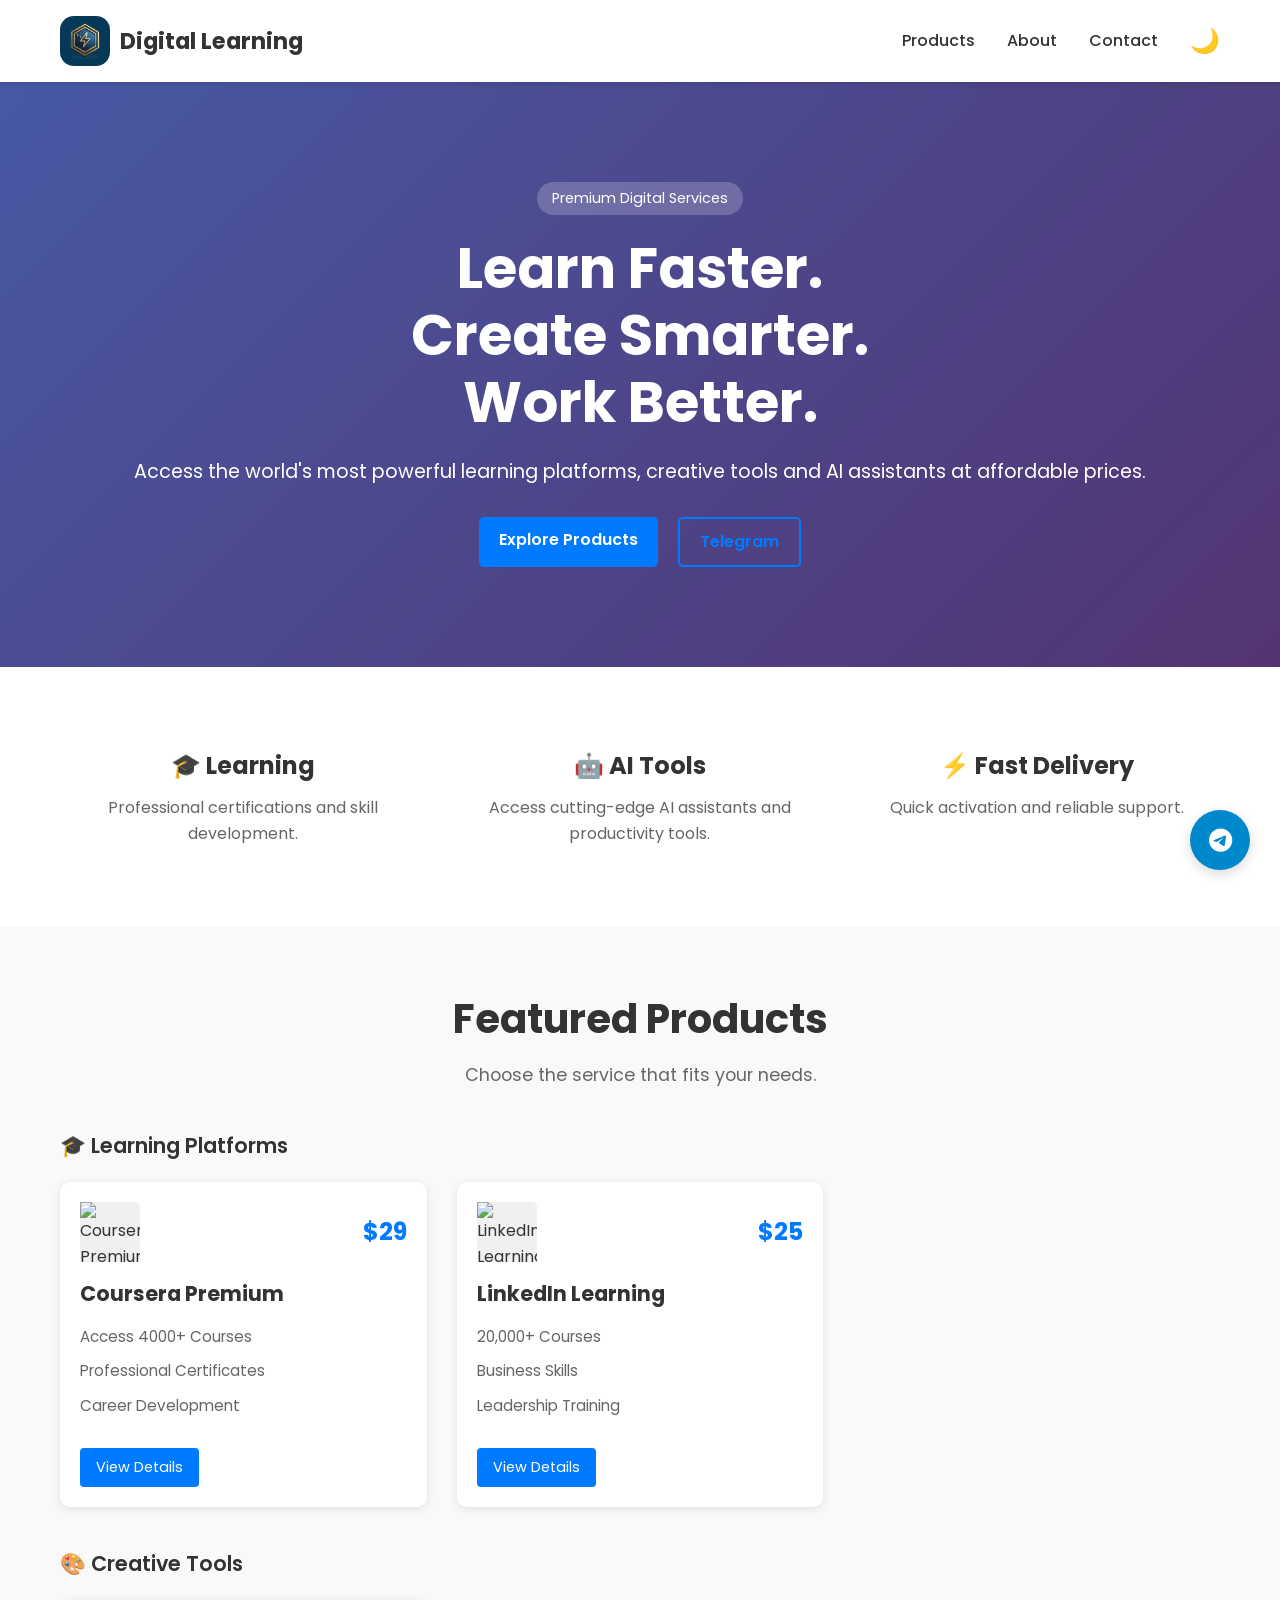
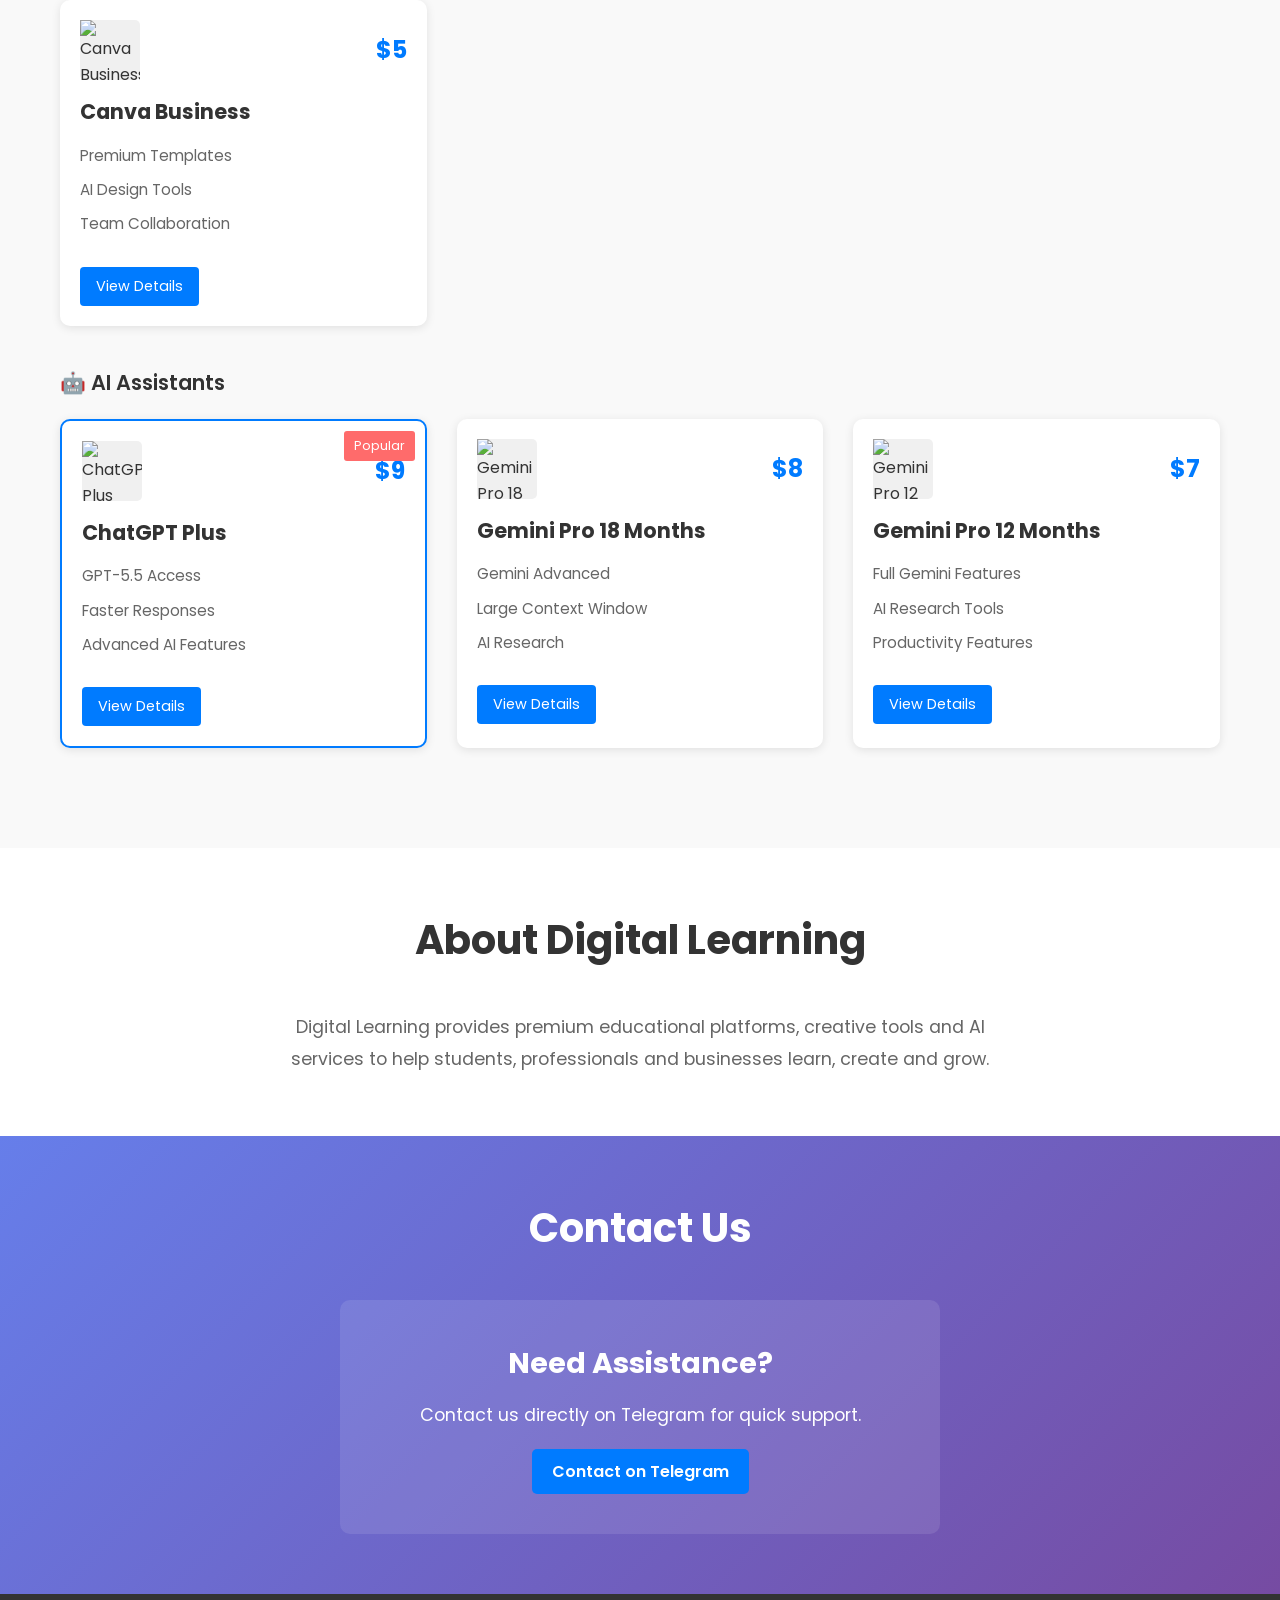
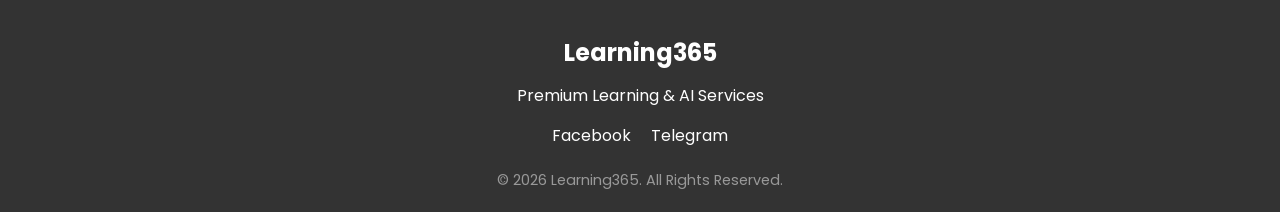
==== commit 5dc6bfb4: "1" ====
--- a/index.html
+++ b/index.html
@@ -237,11 +237,11 @@
     <section class="about-section" id="about">
         <div class="container">
             <div class="section-title">
-                <h2>About Learning365</h2>
+                <h2>About Digital Learning</h2>
             </div>
 
             <p class="about-text">
-                Learning365 provides premium educational platforms,
+                Digital Learning provides premium educational platforms,
                 creative tools and AI services to help students,
                 professionals and businesses learn, create and grow.
             </p>
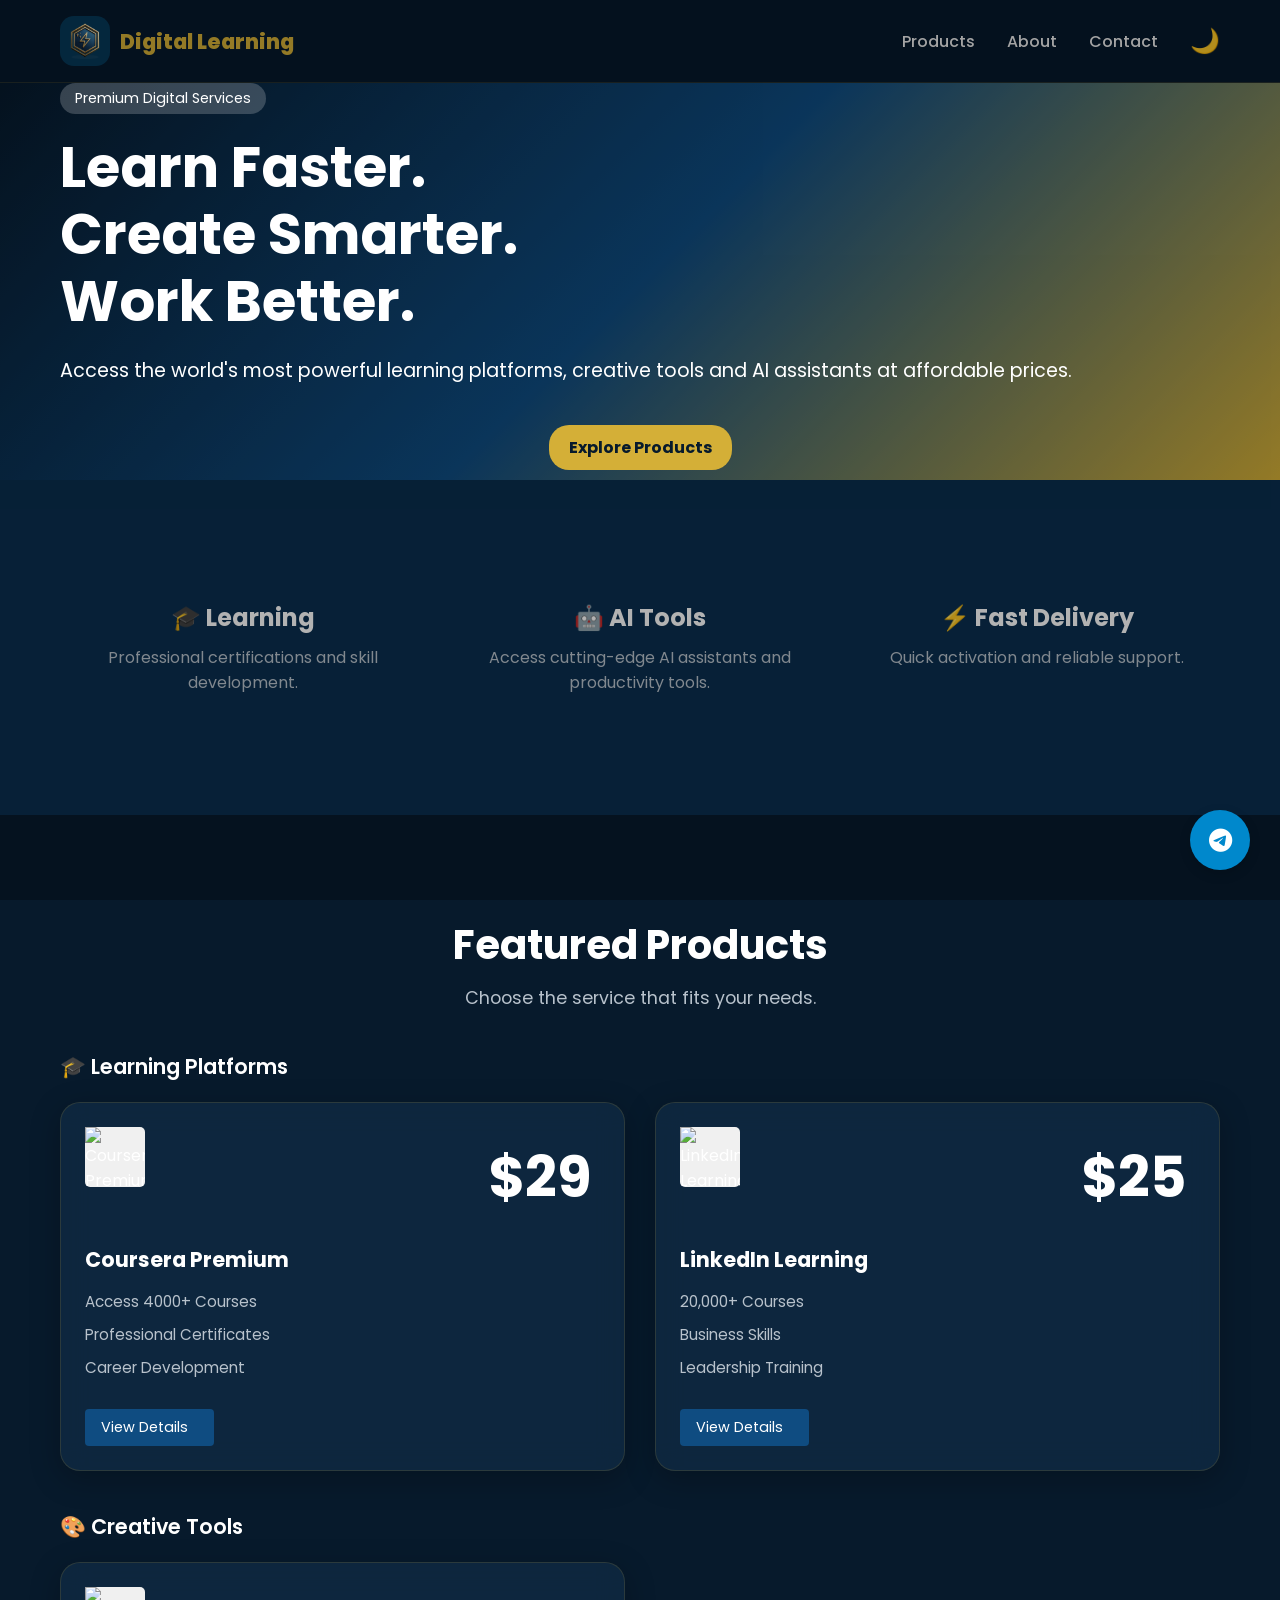
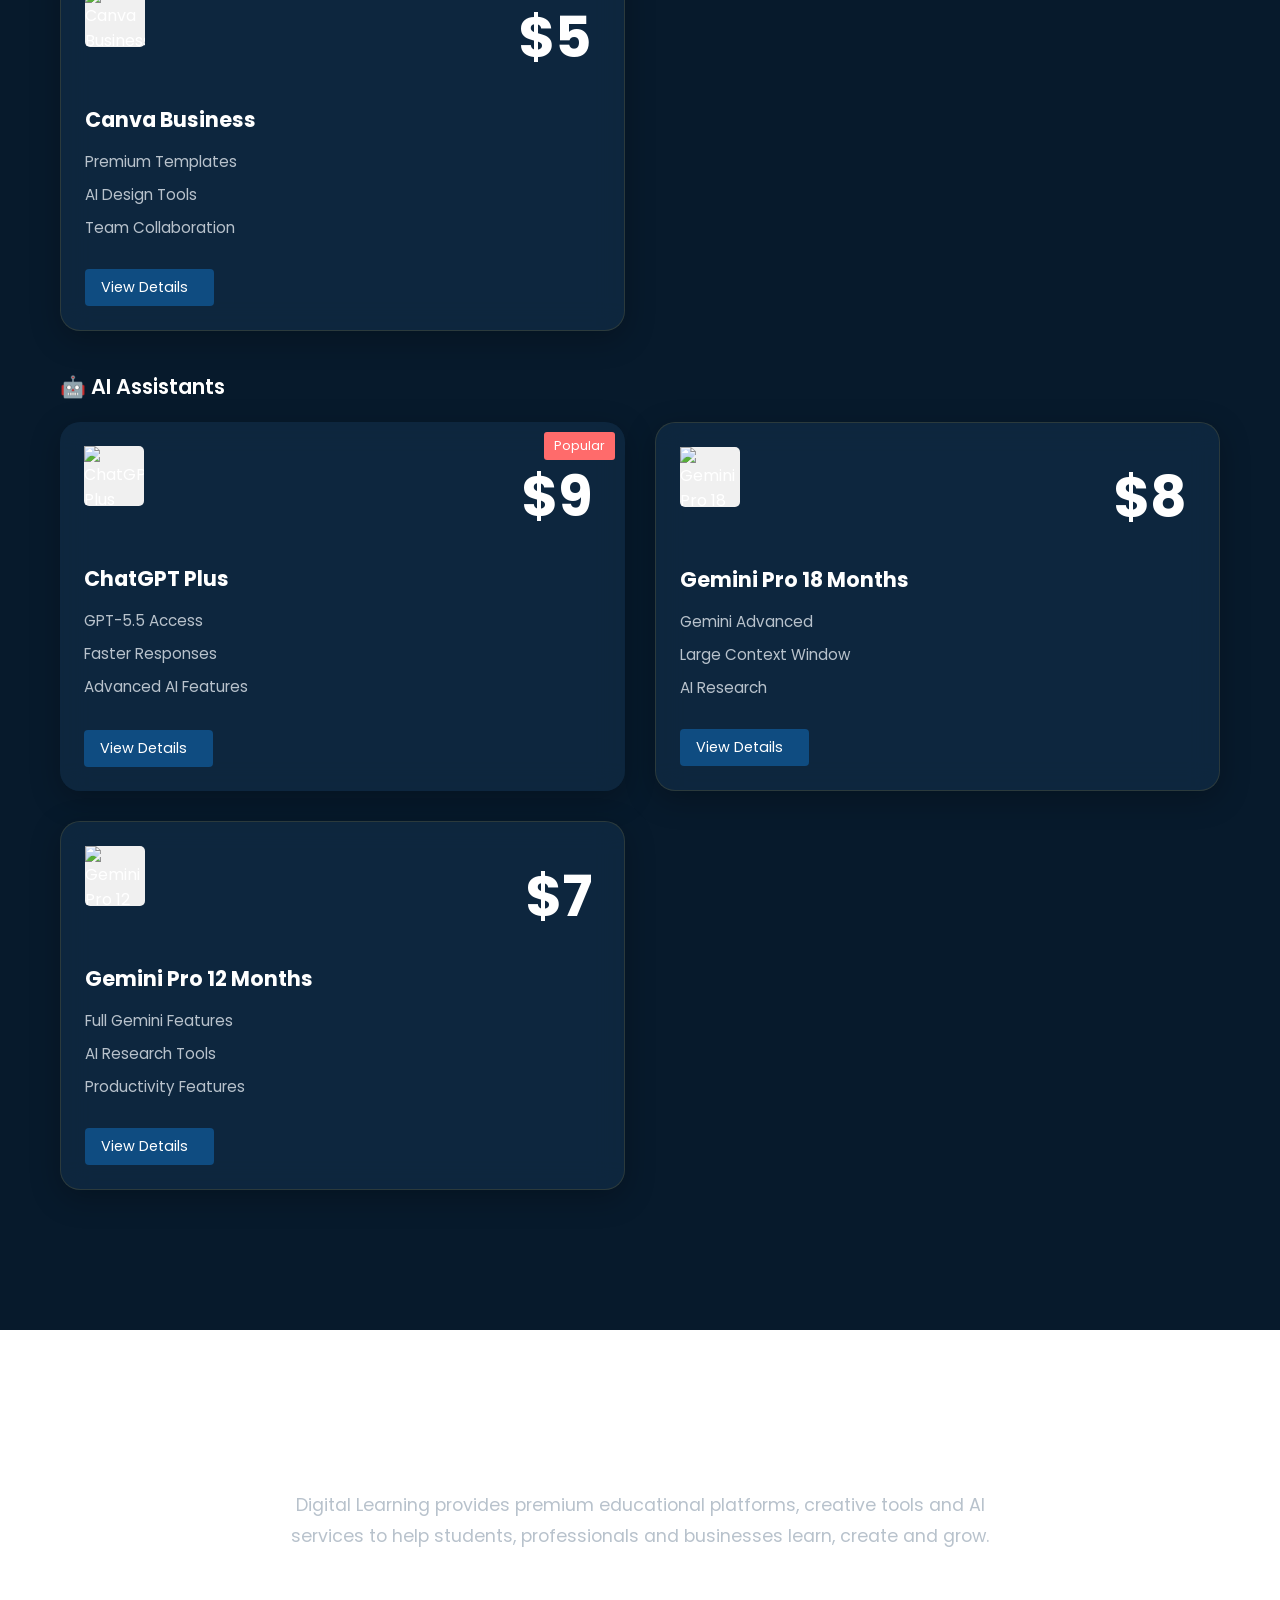
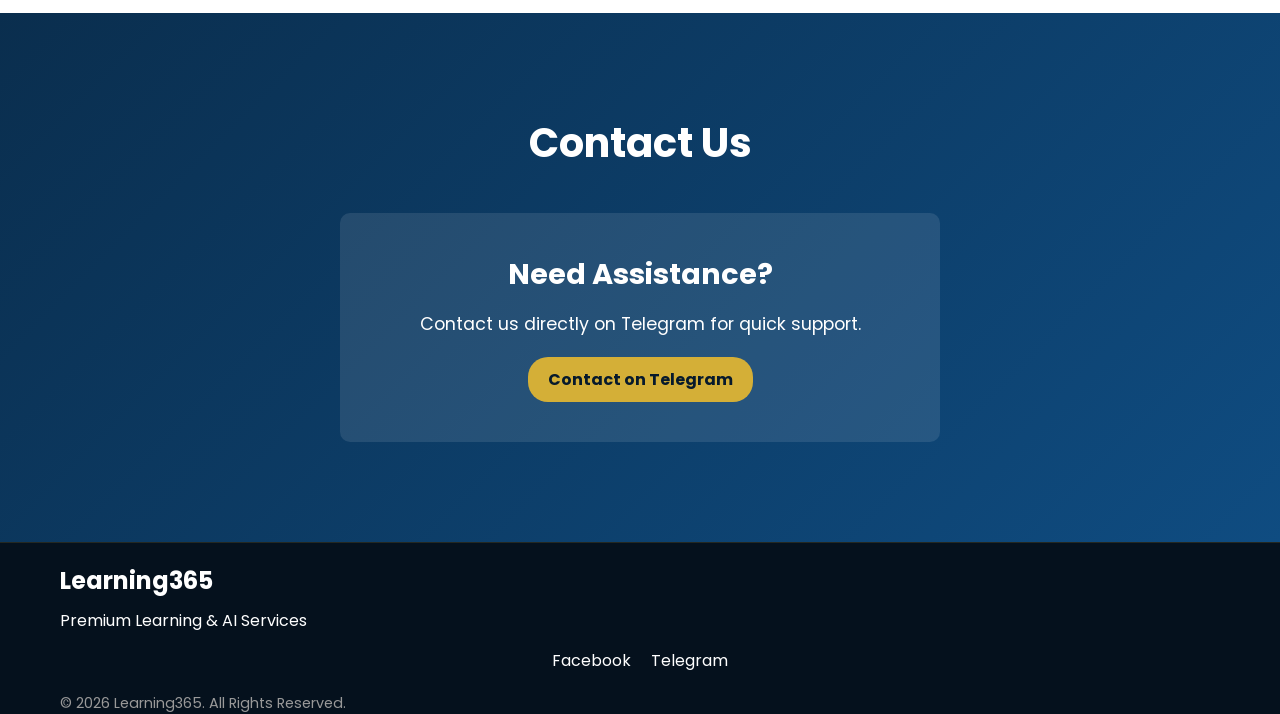
==== commit f06561af: "1" ====
--- a/index.html
+++ b/index.html
@@ -60,7 +60,7 @@
 
             <div class="hero-buttons">
                 <a href="#products" class="btn btn-primary">Explore Products</a>
-                <a href="https://t.me/learningadventure" target="_blank" class="btn btn-outline">Telegram</a>
+                <!-- <a href="https://t.me/learningadventure" target="_blank" class="btn btn-outline">Telegram</a> -->
             </div>
         </div>
     </section>
--- a/styles/style.css
+++ b/styles/style.css
@@ -1,533 +1,578 @@
 /* Learning365 Styles - Main stylesheet */
 
 :root {
-    --l365-primary: #5e4fcc;
-    --l365-dark: #322b66;
-    --l365-deep: #1f1a46;
-    --l365-blue: #007bff;
-    --l365-gold: #e5aa25;
-    --l365-white: #ffffff;
-    --l365-text: #333333;
-    --l365-muted: #666666;
-}
-
+  /* Learning365 Premium Theme */
+
+  --l365-primary: #0f4c81;
+  --l365-primary-dark: #071a2c;
+  --l365-navy: #0a2e4e;
+
+  --l365-gold: #d4af37;
+  --l365-gold-light: #f2d27a;
+
+  --l365-white: #ffffff;
+
+  --l365-text: #eaeaea;
+  --l365-muted: #b8c2cc;
+
+  --l365-card: rgba(16, 43, 69, 0.75);
+
+  --l365-radius: 20px;
+}
 /* Reset */
 * {
-    margin: 0;
-    padding: 0;
-    box-sizing: border-box;
+  margin: 0;
+  padding: 0;
+  box-sizing: border-box;
 }
 
 html {
-    scroll-behavior: smooth;
+  scroll-behavior: smooth;
 }
 
 body {
-    font-family: 'Poppins', sans-serif;
-    line-height: 1.6;
-    color: var(--l365-text);
-    background-color: #f9f9f9;
+  font-family: "Poppins", sans-serif;
+  background: #071a2c;
+  color: #ffffff;
 }
 
 /* Dark mode support */
 body.dark-mode {
-    background-color: #1a1a1a;
-    color: #f0f0f0;
+  background-color: #1a1a1a;
+  color: #f0f0f0;
 }
 
 /* Container */
 .container {
-    max-width: 1200px;
-    margin: 0 auto;
-    padding: 0 20px;
+  max-width: 1200px;
+  margin: 0 auto;
+  padding: 0 20px;
 }
 
 /* Header / Navigation */
 .header {
-    background-color: #ffffff;
-    box-shadow: 0 2px 5px rgba(0, 0, 0, 0.1);
-    position: sticky;
-    top: 0;
-    z-index: 1000;
+  background: rgba(7, 26, 44, 0.92);
+  backdrop-filter: blur(14px);
+  border-bottom: 1px solid rgba(212, 175, 55, 0.15);
 }
 
 .nav-container {
-    display: flex;
-    justify-content: space-between;
-    align-items: center;
-    padding: 1rem 20px;
+  display: flex;
+  justify-content: space-between;
+  align-items: center;
+  padding: 1rem 20px;
 }
 
 .logo {
-    display: flex;
-    align-items: center;
-    gap: 10px;
-    text-decoration: none;
-    color: var(--l365-text);
-    font-weight: 700;
-    font-size: 1.3rem;
+  display: flex;
+  align-items: center;
+  gap: 10px;
+  text-decoration: none;
+  color: var(--l365-text);
+  font-weight: 700;
+  font-size: 1.3rem;
 }
 
 .logo img {
-    width: 50px !important;
-    height: 50px !important;
-    object-fit: contain;
-    display: block;
-    border-radius: 12px;
+  width: 50px !important;
+  height: 50px !important;
+  object-fit: contain;
+  display: block;
+  border-radius: 12px;
 }
 
 .logo span {
-    font-size: 1.4rem;
-    font-weight: 700;
-    color: var(--l365-text);
-    line-height: 1;
-}
-
+  color: #d4af37;
+  font-weight: 800;
+}
 .nav-menu {
-    display: flex;
-    gap: 2rem;
-    align-items: center;
+  display: flex;
+  gap: 2rem;
+  align-items: center;
 }
 
 .nav-menu a {
-    text-decoration: none;
-    color: var(--l365-text);
-    font-weight: 500;
-    transition: color 0.3s;
+  text-decoration: none;
+  color: var(--l365-text);
+  font-weight: 500;
+  transition: color 0.3s;
 }
 
 .nav-menu a:hover {
-    color: var(--l365-blue);
+  color: var(--l365-blue);
 }
 
 .theme-toggle {
-    background: none;
-    border: none;
-    font-size: 1.5rem;
-    cursor: pointer;
+  background: none;
+  border: none;
+  font-size: 1.5rem;
+  cursor: pointer;
 }
 
 .mobile-menu-btn {
-    display: none;
-    font-size: 1.5rem;
-    cursor: pointer;
+  display: none;
+  font-size: 1.5rem;
+  cursor: pointer;
 }
 
 /* Buttons */
 .btn {
-    display: inline-block;
-    padding: 10px 20px;
-    border-radius: 5px;
-    text-decoration: none;
-    font-weight: 600;
-    transition: all 0.3s;
-    cursor: pointer;
-    border: none;
+  display: inline-block;
+  padding: 10px 20px;
+  border-radius: 5px;
+  text-decoration: none;
+  font-weight: 600;
+  transition: all 0.3s;
+  cursor: pointer;
+  border: none;
 }
 
 .btn-primary {
-    background-color: var(--l365-blue);
-    color: #ffffff;
+  background: #d4af37;
+  color: #071a2c;
+  border-radius: 20px;
+  font-weight: 700;
 }
 
 .btn-primary:hover {
-    background-color: #0056b3;
+  background: #f2d27a;
+
+  box-shadow:
+    0 0 15px rgba(212, 175, 55, 0.5),
+    0 0 30px rgba(212, 175, 55, 0.3);
+
+  transform: translateY(-2px);
+}
+.btn-primary:hover {
+  background-color: #0056b3;
 }
 
 .btn-outline {
-    border: 2px solid var(--l365-blue);
-    color: var(--l365-blue);
-    background-color: transparent;
+  border: 2px solid var(--l365-blue);
+  color: var(--l365-blue);
+  background-color: transparent;
 }
 
 .btn-outline:hover {
-    background-color: var(--l365-blue);
-    color: #ffffff;
+  background-color: var(--l365-blue);
+  color: #ffffff;
 }
 
 .btn-card {
-    background-color: var(--l365-blue);
-    color: #ffffff;
-    padding: 8px 16px;
-    border-radius: 4px;
-    text-decoration: none;
-    display: inline-block;
-    font-size: 0.9rem;
-    margin-top: 10px;
+  background-color: #0f4c81;
+  color: #ffffff;
+  padding: 8px 16px;
+  border-radius: 4px;
+  text-decoration: none;
+  display: inline-block;
+  font-size: 0.9rem;
+  margin-top: 10px;
+  width: 25%;
 }
 
 .btn-card:hover {
-    background-color: #0056b3;
+  background-color: #0056b3;
 }
 
 /* Hero Section */
 .hero {
-    position: relative;
-    background: linear-gradient(135deg, #667eea 0%, #764ba2 100%);
-    color: #ffffff;
-    padding: 100px 0;
-    text-align: center;
+  background: linear-gradient(135deg, #071a2c 0%, #0f4c81 50%, #d4af37 100%);
 }
 
 .hero-overlay {
-    position: absolute;
-    top: 0;
-    left: 0;
-    right: 0;
-    bottom: 0;
-    background-color: rgba(0, 0, 0, 0.3);
+  position: absolute;
+  top: 0;
+  left: 0;
+  right: 0;
+  bottom: 0;
+  background-color: rgba(0, 0, 0, 0.3);
 }
 
 .hero-content {
-    position: relative;
-    z-index: 1;
+  position: relative;
+  z-index: 1;
 }
 
 .hero-badge {
-    display: inline-block;
-    background-color: rgba(255, 255, 255, 0.2);
-    color: #ffffff;
-    padding: 5px 15px;
-    border-radius: 20px;
-    font-size: 0.9rem;
-    margin-bottom: 20px;
+  display: inline-block;
+  background-color: rgba(255, 255, 255, 0.2);
+  color: #ffffff;
+  padding: 5px 15px;
+  border-radius: 20px;
+  font-size: 0.9rem;
+  margin-bottom: 20px;
 }
 
 .hero h1 {
-    font-size: 3.5rem;
-    margin-bottom: 20px;
-    line-height: 1.2;
+  font-size: 3.5rem;
+  margin-bottom: 20px;
+  line-height: 1.2;
 }
 
 .hero p {
-    font-size: 1.2rem;
-    margin-bottom: 30px;
+  font-size: 1.2rem;
+  margin-bottom: 30px;
 }
 
 .hero-buttons {
-    display: flex;
-    gap: 20px;
-    justify-content: center;
+  display: flex;
+  gap: 20px;
+  justify-content: center;
+  padding: 10px;
 }
 
 /* Features Section */
-.features {
-    padding: 60px 0;
-    background-color: #ffffff;
-}
-
+.features,
+.about-section {
+  background: #0a2e4e;
+}
 .features .container {
-    display: grid;
-    grid-template-columns: repeat(auto-fit, minmax(250px, 1fr));
-    gap: 30px;
+  display: grid;
+  grid-template-columns: repeat(auto-fit, minmax(250px, 1fr));
+  gap: 30px;
 }
 
 .feature-card {
-    text-align: center;
-    padding: 20px;
+  text-align: center;
+  padding: 20px;
 }
 
 .feature-card h3 {
-    font-size: 1.5rem;
-    margin-bottom: 10px;
+  font-size: 1.5rem;
+  margin-bottom: 10px;
 }
 
 .feature-card p {
-    color: var(--l365-muted);
+  color: var(--l365-muted);
 }
 
 /* Products Section */
-.products-section {
-    padding: 60px 0;
+.products-section,
+.features,
+.about-section,
+.contact-section {
+  padding: 100px 0;
+}
+
+.product-card {
+  display: flex;
+  flex-direction: column;
+  height: 100%;
+}
+
+.product-card ul {
+  flex-grow: 1;
 }
 
 .section-title {
-    text-align: center;
-    margin-bottom: 40px;
+  text-align: center;
+  margin-bottom: 40px;
 }
 
 .section-title h2 {
-    font-size: 2.5rem;
-    margin-bottom: 10px;
+  font-size: 2.5rem;
+  margin-bottom: 10px;
 }
 
 .section-title p {
-    color: var(--l365-muted);
-    font-size: 1.1rem;
+  color: var(--l365-muted);
+  font-size: 1.1rem;
 }
 
 .category-title {
-    font-size: 1.3rem;
-    font-weight: 600;
-    margin-top: 30px;
-    margin-bottom: 20px;
+  font-size: 1.3rem;
+  font-weight: 600;
+  margin-top: 30px;
+  margin-bottom: 20px;
 }
 
 .products-grid {
-    display: grid;
-    grid-template-columns: repeat(auto-fill, minmax(300px, 1fr));
-    gap: 30px;
-    margin-bottom: 40px;
+  display: grid;
+  grid-template-columns: repeat(2, 1fr);
+  gap: 30px;
+  margin-bottom: 40px;
+}
+
+@media (max-width: 768px) {
+  .products-grid {
+    grid-template-columns: 1fr;
+  }
 }
 
 .product-card {
-    background-color: #ffffff;
-    border-radius: 10px;
-    padding: 20px;
-    box-shadow: 0 2px 10px rgba(0, 0, 0, 0.1);
-    transition: transform 0.3s, box-shadow 0.3s;
-    position: relative;
+  background: rgba(16, 43, 69, 0.75);
+  backdrop-filter: blur(14px);
+
+  border: 1px solid rgba(212, 175, 55, 0.15);
+  border-radius: 20px;
+
+  padding: 24px;
+
+  display: flex;
+  flex-direction: column;
+
+  min-height: 320px;
+
+  box-shadow: 0 8px 30px rgba(0, 0, 0, 0.25);
 }
 
 .product-card:hover {
-    transform: translateY(-5px);
-    box-shadow: 0 5px 20px rgba(0, 0, 0, 0.15);
+  transform: translateY(-8px);
+
+  border-color: #d4af37;
+
+  box-shadow:
+    0 0 20px rgba(212, 175, 55, 0.3),
+    0 15px 40px rgba(0, 0, 0, 0.4);
 }
 
 .product-card.featured {
-    border: 2px solid var(--l365-blue);
+  border: 2px solid var(--l365-blue);
 }
 
 .badge {
-    position: absolute;
-    top: 10px;
-    right: 10px;
-    background-color: #ff6b6b;
-    color: #ffffff;
-    padding: 5px 10px;
-    border-radius: 3px;
-    font-size: 0.8rem;
+  position: absolute;
+  top: 10px;
+  right: 10px;
+  background-color: #ff6b6b;
+  color: #ffffff;
+  padding: 5px 10px;
+  border-radius: 3px;
+  font-size: 0.8rem;
 }
 
 .product-card-head {
-    display: flex;
-    justify-content: space-between;
-    align-items: center;
-    margin-bottom: 15px;
+  display: flex;
+  justify-content: space-between;
+  align-items: flex-start;
+  margin-bottom: 24px;
+}
+
+.product-card-price {
+  padding-top: 8px;
+  padding-right: 8px;
 }
 
 .product-logo-wrap {
-    width: 60px;
-    height: 60px;
-    display: flex;
-    align-items: center;
-    justify-content: center;
-    background-color: #f0f0f0;
-    border-radius: 5px;
+  width: 60px;
+  height: 60px;
+  display: flex;
+  align-items: center;
+  justify-content: center;
+  background-color: #f0f0f0;
+  border-radius: 5px;
 }
 
 .product-logo {
-    width: 100%;
-    height: 100%;
-    object-fit: contain;
+  width: 100%;
+  height: 100%;
+  object-fit: contain;
 }
 
 .price {
-    font-size: 1.5rem;
-    font-weight: 700;
-    color: var(--l365-blue);
+  font-size: 3.5rem;
+  font-weight: 700;
+  color: var(--l365-blue);
 }
 
 .product-card h3 {
-    margin-bottom: 10px;
-    font-size: 1.3rem;
+  margin-bottom: 10px;
+  font-size: 1.3rem;
 }
 
 .product-card ul {
-    list-style: none;
-    margin-bottom: 15px;
+  list-style: none;
+  margin-bottom: 15px;
 }
 
 .product-card li {
-    padding: 5px 0;
-    color: var(--l365-muted);
-    font-size: 0.95rem;
+  padding: 5px 0;
+  color: var(--l365-muted);
+  font-size: 0.95rem;
 }
 
 /* Product Detail Page */
 .product-page {
-    background-color: #f9f9f9;
+  background-color: #0a2e4e;
 }
 
 .product-hero {
-    background: linear-gradient(135deg, #667eea 0%, #764ba2 100%);
-    color: #ffffff;
-    padding: 60px 0;
-    text-align: center;
+  background: linear-gradient(135deg, #667eea 0%, #764ba2 100%);
+  color: #ffffff;
+  padding: 60px 0;
+  text-align: center;
 }
 
 .product-hero-content {
-    position: relative;
+  position: relative;
 }
 
 .product-price-top {
-    font-size: 2rem;
-    font-weight: 700;
-    margin-bottom: 20px;
+  font-size: 2rem;
+  font-weight: 700;
+  margin-bottom: 20px;
 }
 
 .product-logo-large-wrap {
-    margin: 20px 0;
-    display: flex;
-    justify-content: center;
-    align-items: center;
-    height: 150px;
+  margin: 20px 0;
+  display: flex;
+  justify-content: center;
+  align-items: center;
+  height: 150px;
 }
 
 .product-logo-large {
-    max-width: 150px;
-    max-height: 150px;
-    object-fit: contain;
+  max-width: 150px;
+  max-height: 150px;
+  object-fit: contain;
 }
 
 .product-hero h1 {
-    font-size: 3rem;
-    margin-bottom: 15px;
+  font-size: 3rem;
+  margin-bottom: 15px;
 }
 
 .product-hero p {
-    font-size: 1.1rem;
-    margin-bottom: 25px;
+  font-size: 1.1rem;
+  margin-bottom: 25px;
 }
 
 .product-detail-section {
-    padding: 60px 0;
+  padding: 60px 0;
 }
 
 .product-detail-card {
-    background-color: #ffffff;
-    border-radius: 10px;
-    padding: 40px;
-    box-shadow: 0 2px 10px rgba(0, 0, 0, 0.1);
+  background-color: #063958;
+  border-radius: 10px;
+  padding: 40px;
+  box-shadow: 0 2px 10px rgba(0, 0, 0, 0.1);
 }
 
 .product-detail-card h3 {
-    font-size: 1.5rem;
-    margin-bottom: 15px;
-    margin-top: 20px;
+  font-size: 1.5rem;
+  margin-bottom: 15px;
+  margin-top: 20px;
 }
 
 .product-detail-card ul {
-    list-style: none;
-    margin-bottom: 20px;
+  list-style: none;
+  margin-bottom: 20px;
 }
 
 .product-detail-card li {
-    padding: 10px 0;
-    font-size: 1.05rem;
-    color: var(--l365-text);
+  padding: 10px 0;
+  font-size: 1.05rem;
+  color: var(--l365-text);
 }
 
 .product-detail-card hr {
-    margin: 20px 0;
-    border: none;
-    border-top: 1px solid #dddddd;
+  margin: 20px 0;
+  border: none;
+  border-top: 1px solid #dddddd;
 }
 
 /* About Section */
 .about-section {
-    background-color: #ffffff;
-    padding: 60px 0;
-    text-align: center;
+  background-color: #ffffff;
+  padding: 60px 0;
+  text-align: center;
 }
 
 .about-text {
-    font-size: 1.1rem;
-    color: var(--l365-muted);
-    max-width: 700px;
-    margin: 0 auto;
-    line-height: 1.8;
+  font-size: 1.1rem;
+  color: var(--l365-muted);
+  max-width: 700px;
+  margin: 0 auto;
+  line-height: 1.8;
 }
 
 /* Contact Section */
 .contact-section {
-    background: linear-gradient(135deg, #667eea 0%, #764ba2 100%);
-    color: #ffffff;
-    padding: 60px 0;
+  background: linear-gradient(135deg, #0a2e4e, #0f4c81);
 }
 
 .contact-card {
-    background-color: rgba(255, 255, 255, 0.1);
-    border-radius: 10px;
-    padding: 40px;
-    text-align: center;
-    max-width: 600px;
-    margin: 0 auto;
+  background-color: rgba(255, 255, 255, 0.1);
+  border-radius: 10px;
+  padding: 40px;
+  text-align: center;
+  max-width: 600px;
+  margin: 0 auto;
 }
 
 .contact-card h3 {
-    font-size: 1.8rem;
-    margin-bottom: 15px;
+  font-size: 1.8rem;
+  margin-bottom: 15px;
 }
 
 .contact-card p {
-    font-size: 1.1rem;
-    margin-bottom: 20px;
+  font-size: 1.1rem;
+  margin-bottom: 20px;
 }
 
 /* Footer */
 footer {
-    background-color: #333333;
-    color: #ffffff;
-    padding: 40px 0 20px;
-    text-align: center;
+  background: #05111d;
+
+  border-top: 1px solid rgba(212, 175, 55, 0.15);
 }
 
 .footer-logo {
-    font-size: 1.5rem;
-    font-weight: 700;
-    margin-bottom: 10px;
+  font-size: 1.5rem;
+  font-weight: 700;
+  margin-bottom: 10px;
+  margin-top: 20px;
 }
 
 footer p {
-    margin-bottom: 15px;
+  margin-bottom: 15px;
 }
 
 .footer-links {
-    display: flex;
-    gap: 20px;
-    justify-content: center;
-    margin-bottom: 20px;
+  display: flex;
+  gap: 20px;
+  justify-content: center;
+  margin-bottom: 20px;
 }
 
 .footer-links a {
-    color: #ffffff;
-    text-decoration: none;
-    transition: color 0.3s;
+  color: #ffffff;
+  text-decoration: none;
+  transition: color 0.3s;
 }
 
 .footer-links a:hover {
-    color: var(--l365-blue);
+  color: var(--l365-blue);
 }
 
 .copyright {
-    font-size: 0.9rem;
-    color: #999999;
+  font-size: 0.9rem;
+  color: #999999;
 }
 
 /* Floating Telegram Button */
 .telegram-float {
-    position: fixed;
-    bottom: 30px;
-    right: 30px;
-    width: 60px;
-    height: 60px;
-    background-color: #0088cc;
-    color: #ffffff;
-    border-radius: 50%;
-    display: flex;
-    align-items: center;
-    justify-content: center;
-    text-decoration: none;
-    font-size: 1.5rem;
-    box-shadow: 0 4px 12px rgba(0, 0, 0, 0.15);
-    transition: all 0.3s;
-    z-index: 999;
+  position: fixed;
+  bottom: 30px;
+  right: 30px;
+  width: 60px;
+  height: 60px;
+  background-color: #0088cc;
+  color: #ffffff;
+  border-radius: 50%;
+  display: flex;
+  align-items: center;
+  justify-content: center;
+  text-decoration: none;
+  font-size: 1.5rem;
+  box-shadow: 0 4px 12px rgba(0, 0, 0, 0.15);
+  transition: all 0.3s;
+  z-index: 999;
 }
 
 .telegram-float:hover {
-    background-color: #006399;
-    transform: scale(1.1);
+  background-color: #006399;
+  transform: scale(1.1);
 }
 
 /* =========================================================
@@ -537,226 +582,238 @@
 
 /* Hide on desktop */
 .l365-app-bottom-nav {
-    display: none !important;
+  display: none !important;
+}
+
+a,
+.btn,
+.product-card,
+.feature-card {
+  transition: all 0.3s ease;
+}
+
+a:hover,
+.btn:hover {
+  text-shadow: 0 0 10px rgba(212, 175, 55, 0.6);
 }
 
 /* Mobile only */
 @media only screen and (max-width: 991px) {
-    body {
-        padding-bottom: 82px !important;
-    }
-
-    .nav-menu,
-    .mobile-menu-btn {
-        display: none !important;
-    }
-
-    /* Header clean center */
-    .header {
-        height: 76px !important;
-        background: #ffffff !important;
-        position: sticky !important;
-        top: 0 !important;
-        z-index: 2000 !important;
-        box-shadow: 0 2px 12px rgba(0, 0, 0, 0.08) !important;
-    }
-
-    .nav-container {
-        width: 100% !important;
-        max-width: none !important;
-        height: 76px !important;
-        padding: 0 16px !important;
-        margin: 0 !important;
-        display: flex !important;
-        align-items: center !important;
-        justify-content: center !important;
-    }
-
-    .logo {
-        margin: 0 auto !important;
-        display: flex !important;
-        align-items: center !important;
-        justify-content: center !important;
-        gap: 12px !important;
-        text-decoration: none !important;
-    }
-
-    .logo img {
-        width: 52px !important;
-        height: 52px !important;
-        object-fit: contain !important;
-    }
-
-    .logo span {
-        font-size: 1.45rem !important;
-        font-weight: 800 !important;
-        color: #333333 !important;
-        line-height: 1 !important;
-    }
-
-    /* Bottom bar */
-    .l365-app-bottom-nav {
-        position: fixed !important;
-        left: 0 !important;
-        right: 0 !important;
-        bottom: 0 !important;
-
-        width: 100% !important;
-        height: 78px !important;
-        padding: 5px 18px calc(5px + env(safe-area-inset-bottom)) !important;
-
-        display: grid !important;
-        grid-template-columns: repeat(4, 1fr) !important;
-        align-items: center !important;
-
-        background: #050505 !important;
-        border-top: 1px solid #1c1c1f !important;
-
-        box-shadow: 0 -8px 24px rgba(0, 0, 0, 0.35) !important;
-
-        z-index: 99999 !important;
-    }
-
-    .l365-app-bottom-nav a,
-    .l365-app-bottom-nav a:visited,
-    .l365-app-bottom-nav a:hover,
-    .l365-app-bottom-nav a:focus,
-    .l365-app-bottom-nav a:active {
-        text-decoration: none !important;
-    }
-
-    .l365-nav-item {
-        height: 68px !important;
-        position: relative !important;
-
-        display: flex !important;
-        flex-direction: column !important;
-        align-items: center !important;
-        justify-content: center !important;
-        gap: 6px !important;
-
-        color: #9d9da3 !important;
-        font-size: 12px !important;
-        font-weight: 700 !important;
-        line-height: 1 !important;
-
-        border: none !important;
-        outline: none !important;
-        background: transparent !important;
-
-        -webkit-tap-highlight-color: transparent !important;
-    }
-
-    .l365-nav-icon {
-        display: flex !important;
-        align-items: center !important;
-        justify-content: center !important;
-
-        width: 28px !important;
-        height: 28px !important;
-
-        color: inherit !important;
-        font-size: 24px !important;
-        line-height: 1 !important;
-    }
-
-    .l365-nav-icon i {
-        color: inherit !important;
-        font-size: 24px !important;
-        line-height: 1 !important;
-    }
-
-    .l365-nav-label {
-        color: inherit !important;
-        font-size: 12px !important;
-        font-weight: 700 !important;
-        line-height: 1 !important;
-    }
-
-    /* Active item */
-    .l365-nav-item.active {
-        color: #ffffff !important;
-    }
-
-    .l365-nav-item.active::before {
-        content: "" !important;
-        position: absolute !important;
-        top: 2px !important;
-        width: 42px !important;
-        height: 4px !important;
-        border-radius: 999px !important;
-        background: #d9d9d9 !important;
-    }
-
-    .l365-nav-item.active .l365-nav-icon,
-    .l365-nav-item.active .l365-nav-icon i,
-    .l365-nav-item.active .l365-nav-label {
-        color: #ffffff !important;
-    }
-
-    .l365-nav-item:active {
-        transform: scale(0.96) !important;
-    }
-
-    /* Telegram button above bottom menu */
-    .telegram-float {
-        width: 52px !important;
-        height: 52px !important;
-        right: 18px !important;
-        bottom: 96px !important;
-        font-size: 1.25rem !important;
-        z-index: 99998 !important;
-        background: #0088cc !important;
-    }
+  body {
+    padding-bottom: 82px !important;
+  }
+
+  .nav-menu,
+  .mobile-menu-btn {
+    display: none !important;
+  }
+
+  /* Header clean center */
+  .header {
+    height: 76px !important;
+    background: #ffffff !important;
+    position: sticky !important;
+    top: 0 !important;
+    z-index: 2000 !important;
+    box-shadow: 0 2px 12px rgba(0, 0, 0, 0.08) !important;
+  }
+
+  .nav-container {
+    width: 100% !important;
+    max-width: none !important;
+    height: 76px !important;
+    padding: 0 16px !important;
+    margin: 0 !important;
+    display: flex !important;
+    align-items: center !important;
+    justify-content: center !important;
+  }
+
+  .logo {
+    margin: 0 auto !important;
+    display: flex !important;
+    align-items: center !important;
+    justify-content: center !important;
+    gap: 12px !important;
+    text-decoration: none !important;
+  }
+
+  .logo img {
+    width: 52px !important;
+    height: 52px !important;
+    object-fit: contain !important;
+  }
+
+  .logo span {
+    font-size: 1.45rem !important;
+    font-weight: 800 !important;
+    color: #333333 !important;
+    line-height: 1 !important;
+  }
+
+  /* Bottom bar */
+  .l365-app-bottom-nav {
+    position: fixed !important;
+    left: 0 !important;
+    right: 0 !important;
+    bottom: 0 !important;
+
+    width: 100% !important;
+    height: 78px !important;
+    padding: 5px 18px calc(5px + env(safe-area-inset-bottom)) !important;
+
+    display: grid !important;
+    grid-template-columns: repeat(4, 1fr) !important;
+    align-items: center !important;
+
+    background: #050505 !important;
+    border-top: 1px solid #1c1c1f !important;
+
+    box-shadow: 0 -8px 24px rgba(0, 0, 0, 0.35) !important;
+
+    z-index: 99999 !important;
+  }
+
+  .l365-app-bottom-nav a,
+  .l365-app-bottom-nav a:visited,
+  .l365-app-bottom-nav a:hover,
+  .l365-app-bottom-nav a:focus,
+  .l365-app-bottom-nav a:active {
+    text-decoration: none !important;
+  }
+
+  .l365-nav-item {
+    height: 68px !important;
+    position: relative !important;
+
+    display: flex !important;
+    flex-direction: column !important;
+    align-items: center !important;
+    justify-content: center !important;
+    gap: 6px !important;
+
+    color: #9d9da3 !important;
+    font-size: 12px !important;
+    font-weight: 700 !important;
+    line-height: 1 !important;
+
+    border: none !important;
+    outline: none !important;
+    background: transparent !important;
+
+    -webkit-tap-highlight-color: transparent !important;
+  }
+
+  .l365-nav-icon {
+    display: flex !important;
+    align-items: center !important;
+    justify-content: center !important;
+
+    width: 28px !important;
+    height: 28px !important;
+
+    color: inherit !important;
+    font-size: 24px !important;
+    line-height: 1 !important;
+  }
+
+  .l365-nav-icon i {
+    color: inherit !important;
+    font-size: 24px !important;
+    line-height: 1 !important;
+  }
+
+  .l365-nav-label {
+    color: inherit !important;
+    font-size: 12px !important;
+    font-weight: 700 !important;
+    line-height: 1 !important;
+  }
+
+  /* Active item */
+  .l365-nav-item.active {
+    color: #ffffff !important;
+  }
+
+  .l365-nav-item.active::before {
+    content: "" !important;
+    position: absolute !important;
+    top: 2px !important;
+    width: 42px !important;
+    height: 4px !important;
+    border-radius: 999px !important;
+    background: #d9d9d9 !important;
+  }
+
+  .l365-nav-item.active .l365-nav-icon,
+  .l365-nav-item.active .l365-nav-icon i,
+  .l365-nav-item.active .l365-nav-label {
+    color: #ffffff !important;
+  }
+
+  .l365-nav-item:active {
+    transform: scale(0.96) !important;
+  }
+
+  /* Telegram button above bottom menu */
+  .telegram-float {
+    width: 52px !important;
+    height: 52px !important;
+    right: 18px !important;
+    bottom: 96px !important;
+    font-size: 1.25rem !important;
+    z-index: 99998 !important;
+    background: #0088cc !important;
+  }
 }
 
 /* Small mobile */
 @media only screen and (max-width: 480px) {
-    body {
-        padding-bottom: 80px !important;
-    }
-
-    .header {
-        height: 74px !important;
-    }
-
-    .nav-container {
-        height: 74px !important;
-    }
-
-    .logo img {
-        width: 50px !important;
-        height: 50px !important;
-    }
-
-    .logo span {
-        font-size: 1.35rem !important;
-    }
-
-    .l365-app-bottom-nav {
-        height: 76px !important;
-        padding-left: 14px !important;
-        padding-right: 14px !important;
-    }
-
-    .l365-nav-item {
-        height: 66px !important;
-        gap: 5px !important;
-    }
-
-    .l365-nav-icon,
-    .l365-nav-icon i {
-        font-size: 23px !important;
-    }
-
-    .l365-nav-label {
-        font-size: 11.5px !important;
-    }
-
-    .telegram-float {
-        right: 16px !important;
-        bottom: 92px !important;
-    }
+  body {
+    padding-bottom: 80px !important;
+  }
+
+  .header {
+    height: 74px !important;
+  }
+
+  .nav-container {
+    height: 74px !important;
+  }
+
+  .logo img {
+    width: 50px !important;
+    height: 50px !important;
+  }
+
+  .logo span {
+    font-size: 1.35rem !important;
+  }
+
+  .l365-app-bottom-nav {
+    height: 76px !important;
+    padding-left: 14px !important;
+    padding-right: 14px !important;
+  }
+
+  .l365-nav-item {
+    height: 66px !important;
+    gap: 5px !important;
+  }
+
+  .l365-nav-icon,
+  .l365-nav-icon i {
+    font-size: 23px !important;
+  }
+
+  .l365-nav-label {
+    font-size: 11.5px !important;
+  }
+
+  .telegram-float {
+    right: 16px !important;
+    bottom: 92px !important;
+  }
 }
 
 /* =========================================================
@@ -766,110 +823,180 @@
 
 /* Hide desktop/top header on mobile and tablet */
 @media only screen and (max-width: 1199px) {
-    header.header,
-    .header,
-    .header *,
-    .nav-container,
-    .nav-menu,
-    .mobile-menu-btn,
-    #mobileMenuBtn {
-        display: none !important;
-        visibility: hidden !important;
-        opacity: 0 !important;
-        height: 0 !important;
-        min-height: 0 !important;
-        max-height: 0 !important;
-        padding: 0 !important;
-        margin: 0 !important;
-        overflow: hidden !important;
-        pointer-events: none !important;
-    }
-
-    body {
-        padding-top: 0 !important;
-        padding-bottom: 82px !important;
-    }
-
-    footer {
-        padding-bottom: 110px !important;
-    }
-
-    /* Keep bottom menu visible */
-    .l365-app-bottom-nav,
-    .l365-app-bottom-nav * {
-        visibility: visible !important;
-        opacity: 1 !important;
-        pointer-events: auto !important;
-    }
-
-    .l365-app-bottom-nav {
-        display: grid !important;
-        position: fixed !important;
-        left: 0 !important;
-        right: 0 !important;
-        bottom: 0 !important;
-        width: 100% !important;
-        height: 78px !important;
-        padding: 5px 18px calc(5px + env(safe-area-inset-bottom)) !important;
-        grid-template-columns: repeat(4, 1fr) !important;
-        align-items: center !important;
-        background: #070708 !important;
-        border-top: 1px solid #1c1c1f !important;
-        box-shadow: 0 -8px 24px rgba(0, 0, 0, 0.35) !important;
-        z-index: 999999 !important;
-    }
-
-    .l365-nav-item {
-        display: flex !important;
-        height: 68px !important;
-        flex-direction: column !important;
-        align-items: center !important;
-        justify-content: center !important;
-        gap: 6px !important;
-        color: #9d9da3 !important;
-        text-decoration: none !important;
-        background: transparent !important;
-    }
-
-    .l365-nav-item.active {
-        color: #ffffff !important;
-    }
-
-    .l365-nav-item.active::before {
-        background: #cfcfcf !important;
-    }
-
-    .telegram-float {
-        bottom: 96px !important;
-    }
+  header.header,
+  .header,
+  .header *,
+  .nav-container,
+  .nav-menu,
+  .mobile-menu-btn,
+  #mobileMenuBtn {
+    display: none !important;
+    visibility: hidden !important;
+    opacity: 0 !important;
+    height: 0 !important;
+    min-height: 0 !important;
+    max-height: 0 !important;
+    padding: 0 !important;
+    margin: 0 !important;
+    overflow: hidden !important;
+    pointer-events: none !important;
+  }
+
+  body {
+    padding-top: 0 !important;
+    padding-bottom: 82px !important;
+  }
+
+  footer {
+    padding-bottom: 110px !important;
+  }
+
+  /* Keep bottom menu visible */
+  .l365-app-bottom-nav,
+  .l365-app-bottom-nav * {
+    visibility: visible !important;
+    opacity: 1 !important;
+    pointer-events: auto !important;
+  }
+
+  .l365-app-bottom-nav {
+    display: grid !important;
+    position: fixed !important;
+    left: 0 !important;
+    right: 0 !important;
+    bottom: 0 !important;
+    width: 100% !important;
+    height: 78px !important;
+    padding: 5px 18px calc(5px + env(safe-area-inset-bottom)) !important;
+    grid-template-columns: repeat(4, 1fr) !important;
+    align-items: center !important;
+    background: #070708 !important;
+    border-top: 1px solid #1c1c1f !important;
+    box-shadow: 0 -8px 24px rgba(0, 0, 0, 0.35) !important;
+    z-index: 999999 !important;
+  }
+
+  .l365-nav-item {
+    display: flex !important;
+    height: 68px !important;
+    flex-direction: column !important;
+    align-items: center !important;
+    justify-content: center !important;
+    gap: 6px !important;
+    color: #9d9da3 !important;
+    text-decoration: none !important;
+    background: transparent !important;
+  }
+
+  .l365-nav-item.active {
+    color: #ffffff !important;
+  }
+
+  .l365-nav-item.active::before {
+    background: #cfcfcf !important;
+  }
+
+  .telegram-float {
+    bottom: 96px !important;
+  }
 }
 
 /* Small mobile final adjustment */
 @media only screen and (max-width: 480px) {
-    body {
-        padding-bottom: 80px !important;
-    }
-
-    footer {
-        padding-bottom: 104px !important;
-    }
-
-    .l365-app-bottom-nav {
-        height: 76px !important;
-        padding-left: 14px !important;
-        padding-right: 14px !important;
-    }
-
-    .telegram-float {
-        bottom: 92px !important;
-    }
+  body {
+    padding-bottom: 80px !important;
+  }
+
+  footer {
+    padding-bottom: 104px !important;
+  }
+
+  .l365-app-bottom-nav {
+    height: 76px !important;
+    padding-left: 14px !important;
+    padding-right: 14px !important;
+  }
+
+  .telegram-float {
+    bottom: 92px !important;
+  }
 }
 
 .logo img {
-    width: 50px !important;
-    height: 50px !important;
-    object-fit: cover !important;
-    display: block !important;
-    border-radius: 14px !important;
-    overflow: hidden !important;
-}
+  width: 50px !important;
+  height: 50px !important;
+  object-fit: cover !important;
+  display: block !important;
+  border-radius: 14px !important;
+  overflow: hidden !important;
+}
+
+/* Product detail price + action row */
+.detail-action-row {
+  display: flex;
+  align-items: center;
+  justify-content: space-between;
+  gap: 18px;
+  margin-top: 20px;
+}
+
+.price-note {
+  display: flex;
+  flex-direction: column;
+  gap: 4px;
+}
+
+.price-note .price-label {
+  font-size: 0.78rem;
+  font-weight: 700;
+  color: var(--l365-muted);
+  text-transform: uppercase;
+  letter-spacing: 0.08em;
+}
+
+.price-note strong {
+  font-size: 2rem;
+  font-weight: 800;
+  line-height: 1;
+  color: var(--l365-blue);
+}
+
+.price-note small {
+  font-size: 0.9rem;
+  color: var(--l365-muted);
+}
+
+.detail-action-row .btn-card {
+  margin-top: 0;
+  white-space: nowrap;
+}
+
+/* Mobile center align */
+@media (max-width: 768px) {
+  .detail-action-row {
+    flex-direction: column;
+    justify-content: center;
+    align-items: center;
+    text-align: center;
+    gap: 14px;
+  }
+
+  .price-note {
+    align-items: center;
+  }
+
+  .price-note strong {
+    font-size: 2.1rem;
+  }
+
+  .price-note small {
+    max-width: 260px;
+    line-height: 1.4;
+  }
+
+  .detail-action-row .btn-card {
+    width: 100%;
+    max-width: 220px;
+    text-align: center;
+  }
+}
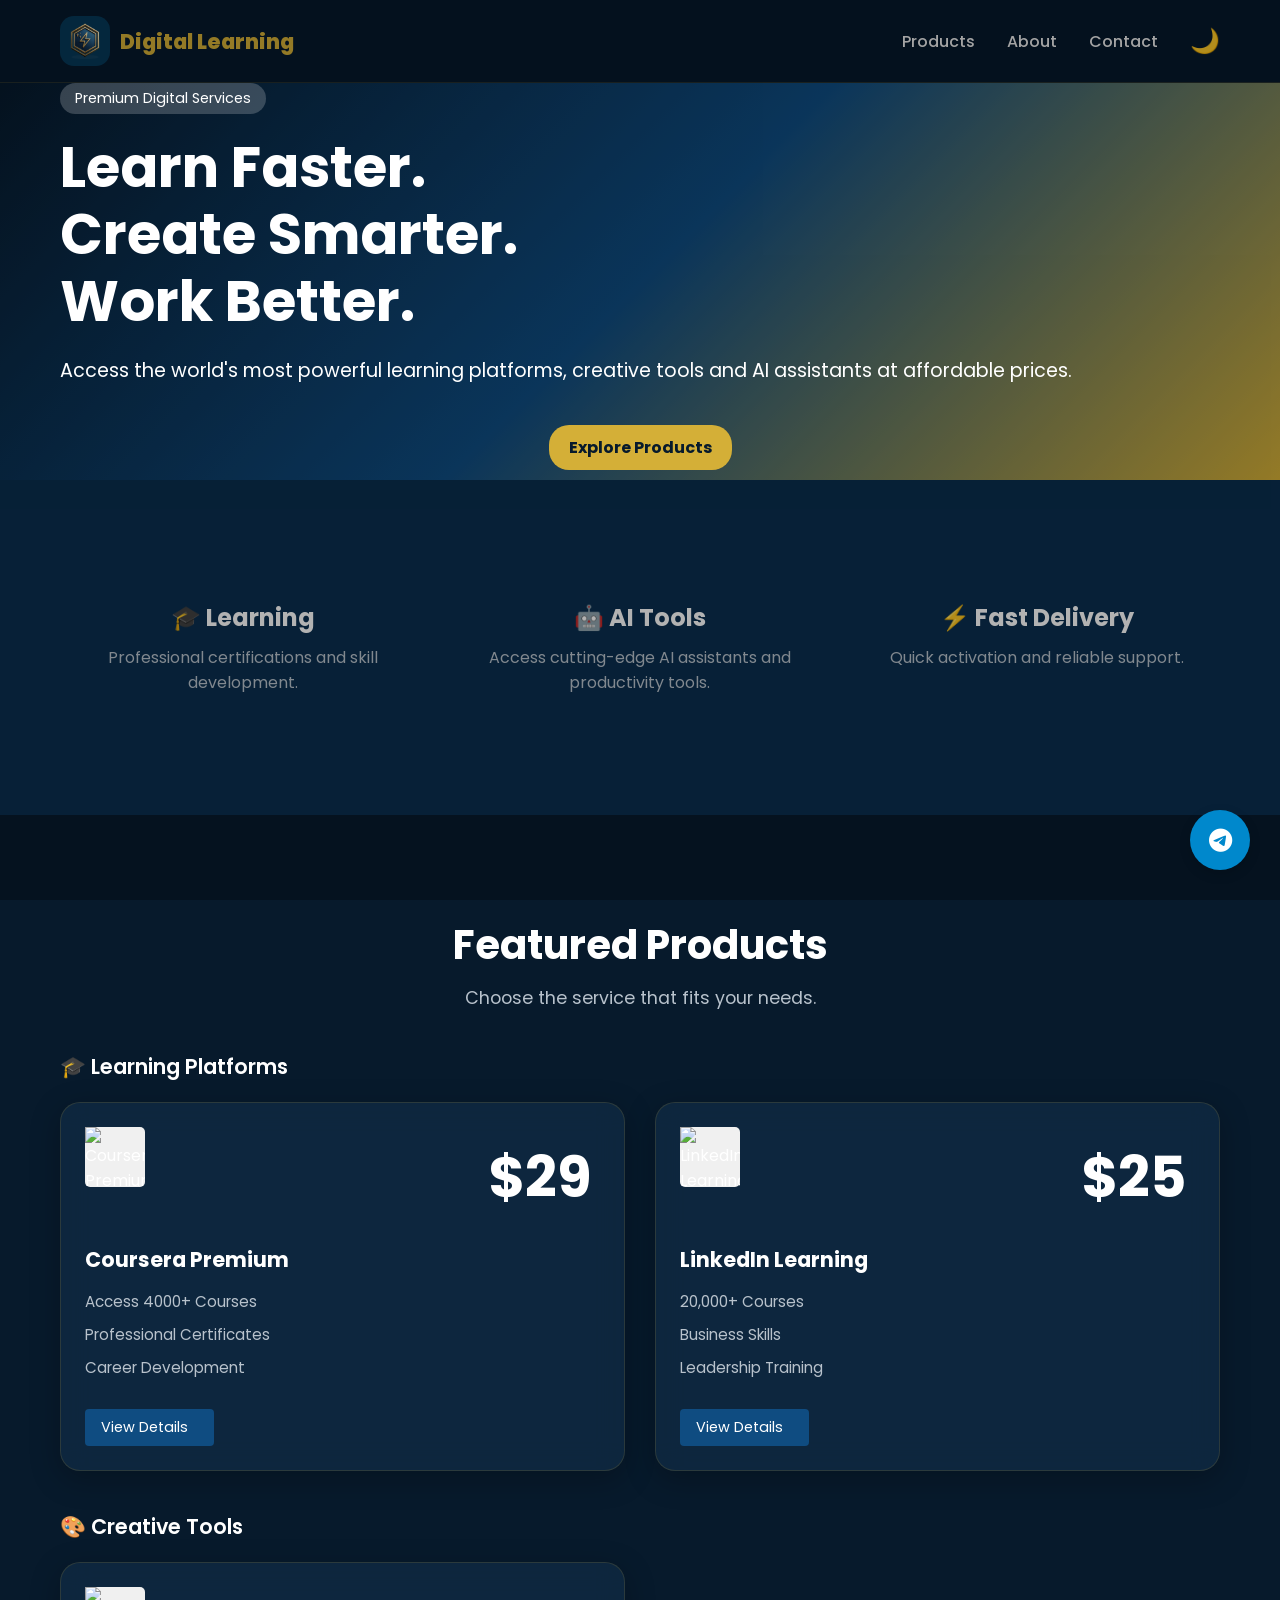
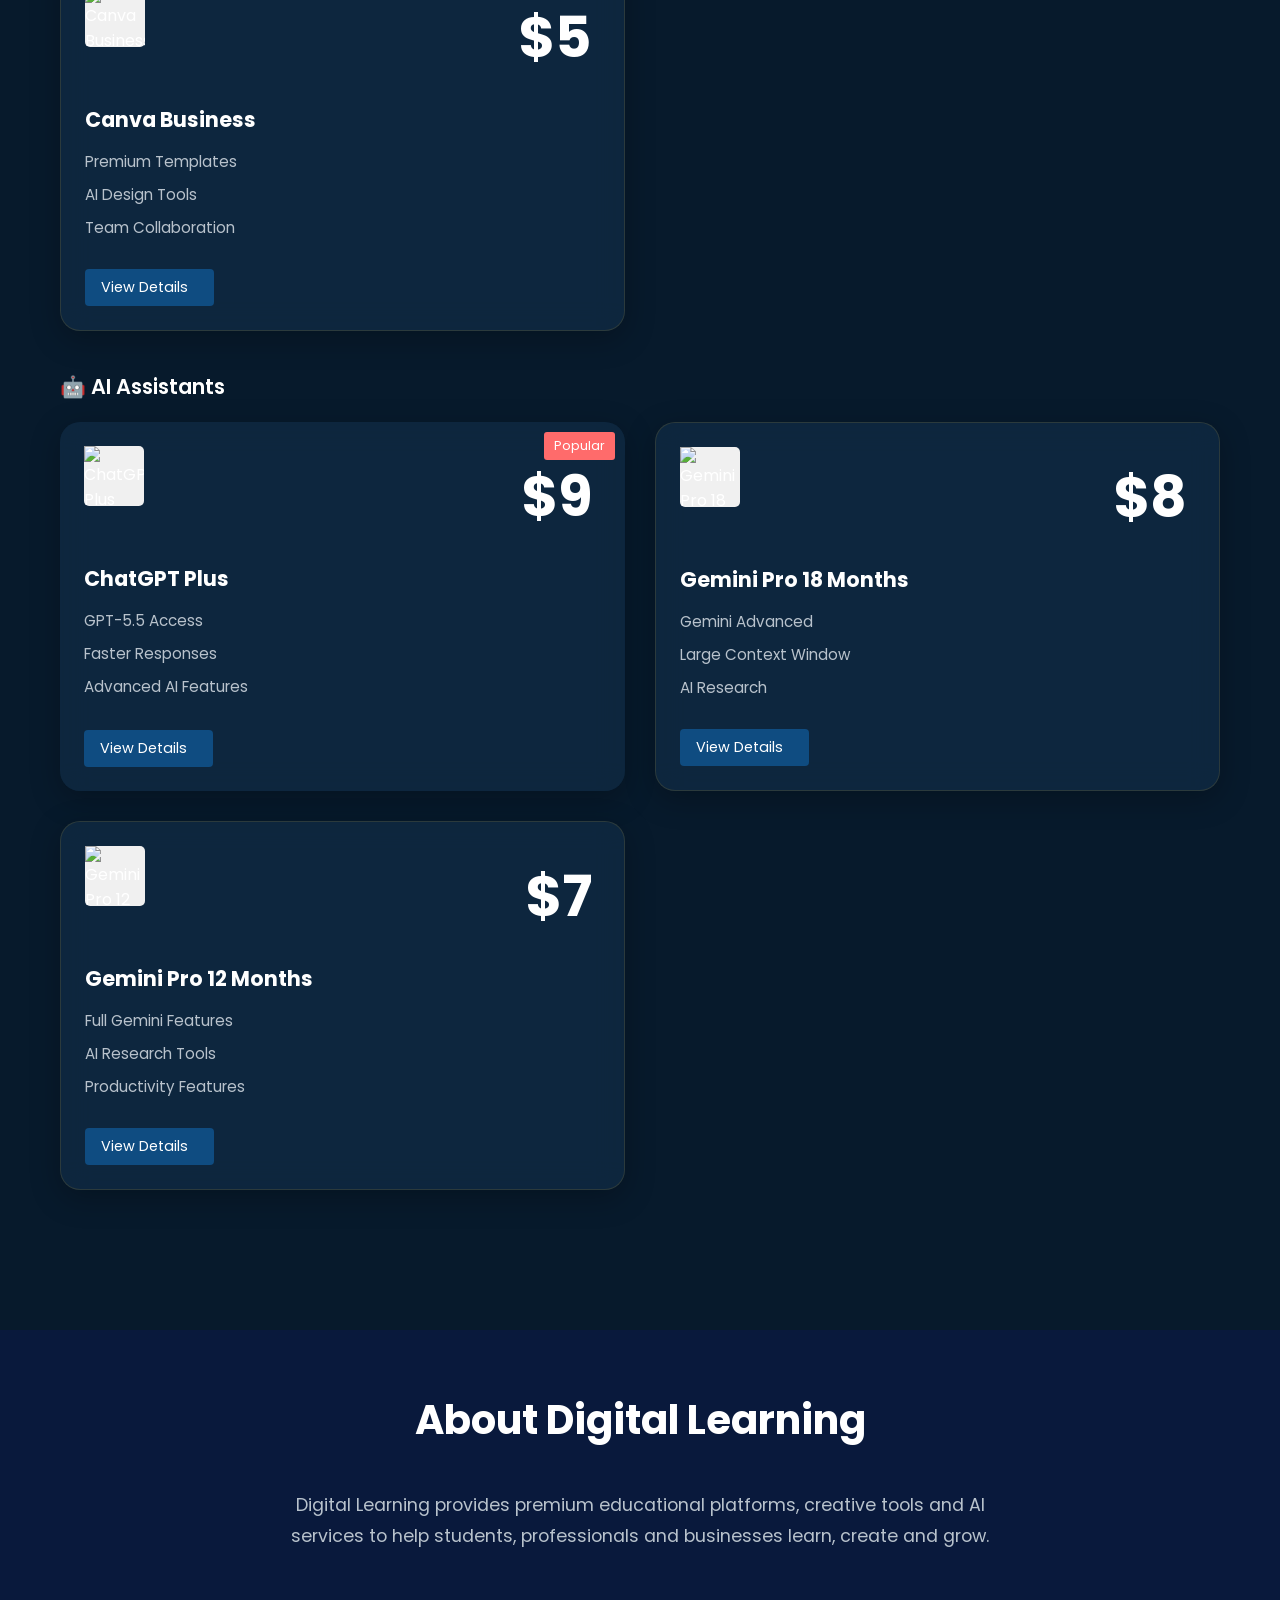
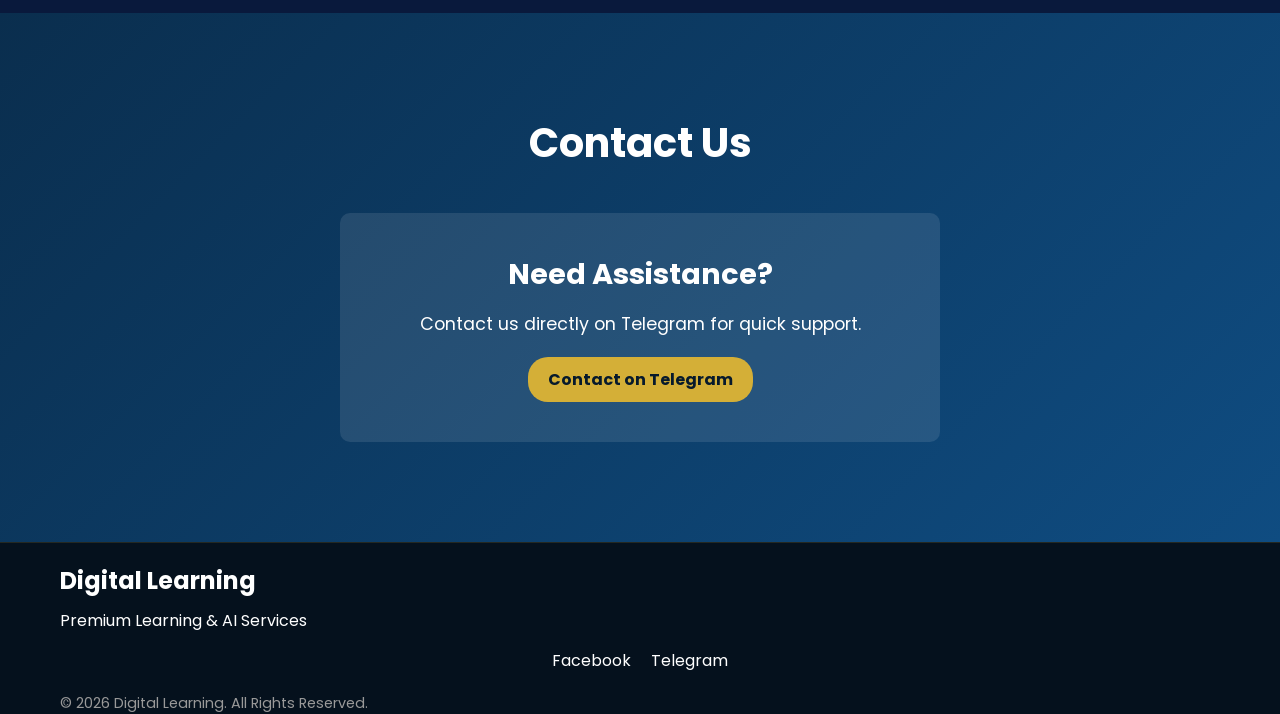
==== commit 07f4caaf: "12" ====
--- a/index.html
+++ b/index.html
@@ -267,7 +267,7 @@
     <!-- FOOTER -->
     <footer>
         <div class="container">
-            <div class="footer-logo">Learning365</div>
+            <div class="footer-logo">Digital Learning</div>
             <p>Premium Learning & AI Services</p>
 
             <div class="footer-links">
@@ -276,7 +276,7 @@
             </div>
 
             <div class="copyright">
-                © 2026 Learning365. All Rights Reserved.
+                © 2026 Digital Learning. All Rights Reserved.
             </div>
         </div>
     </footer>
--- a/styles/style.css
+++ b/styles/style.css
@@ -473,7 +473,7 @@
 
 /* About Section */
 .about-section {
-  background-color: #ffffff;
+  background-color: #0a1943b4;
   padding: 60px 0;
   text-align: center;
 }
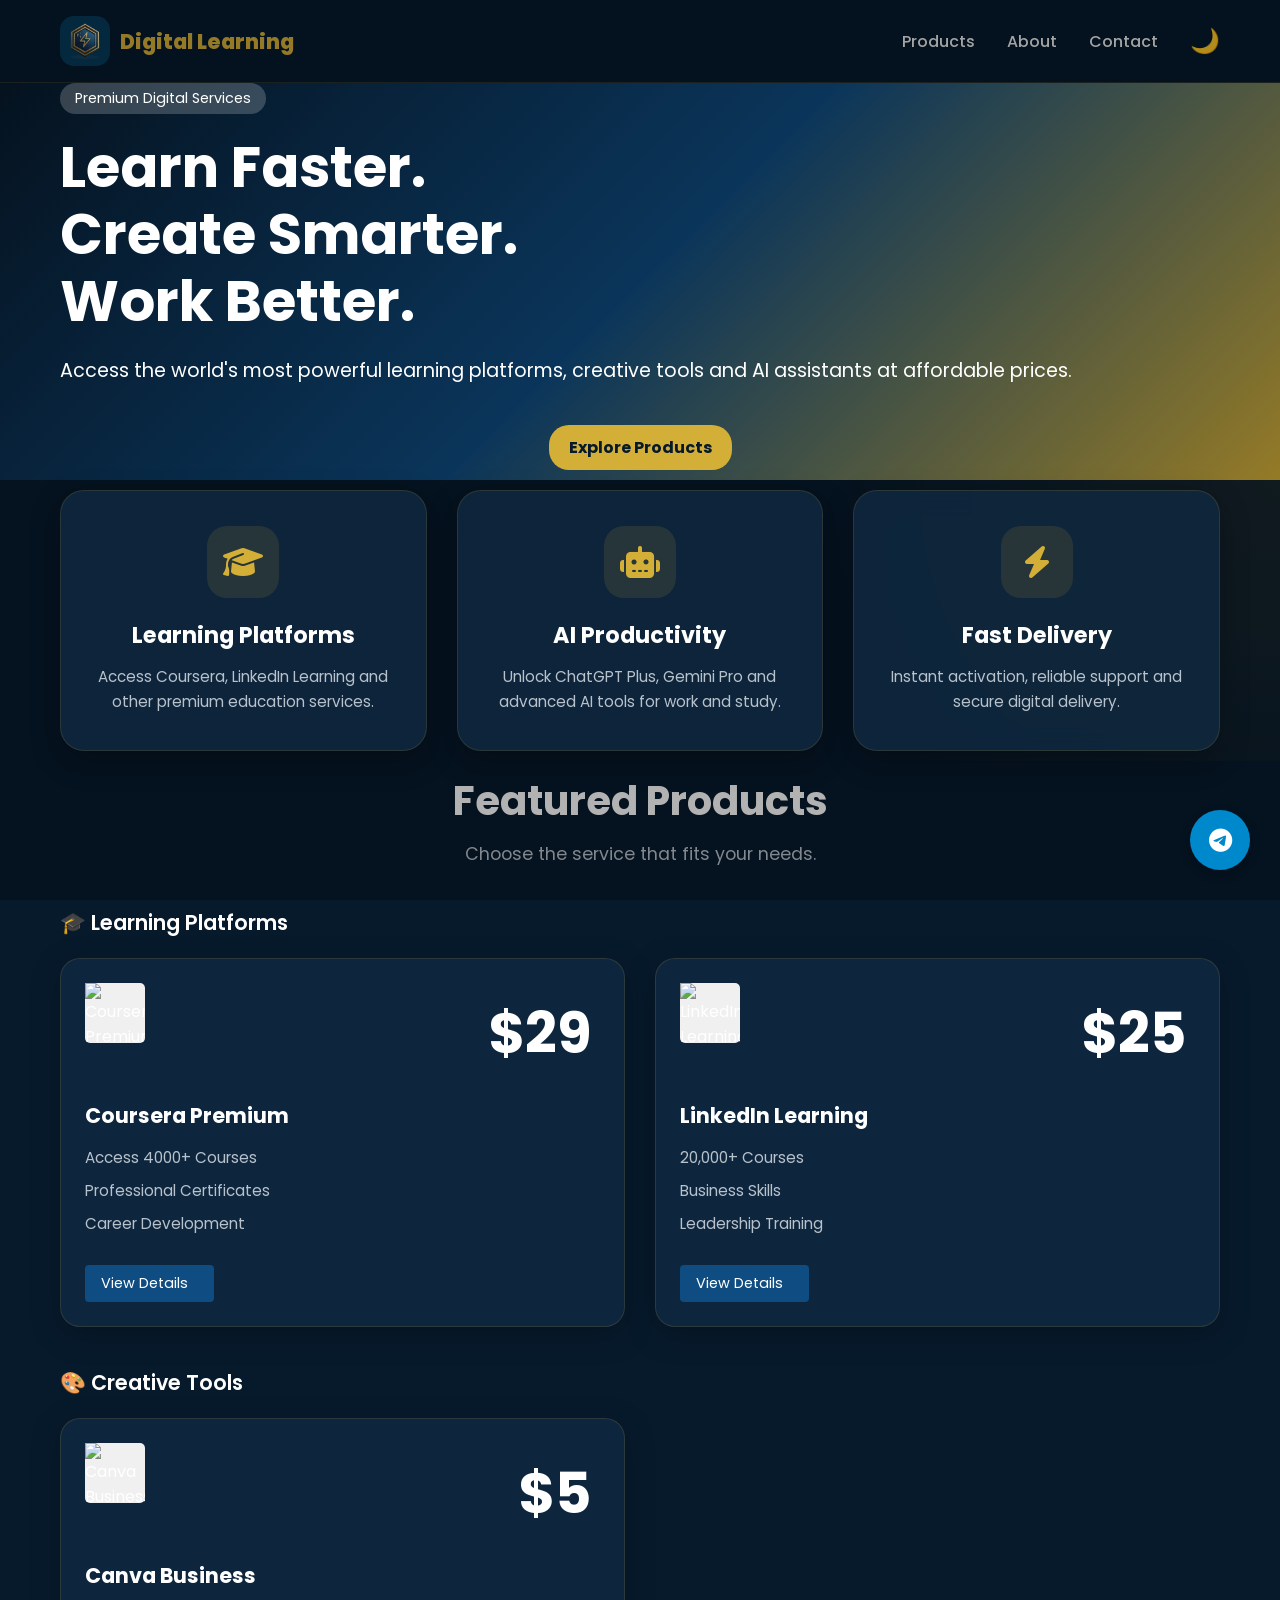
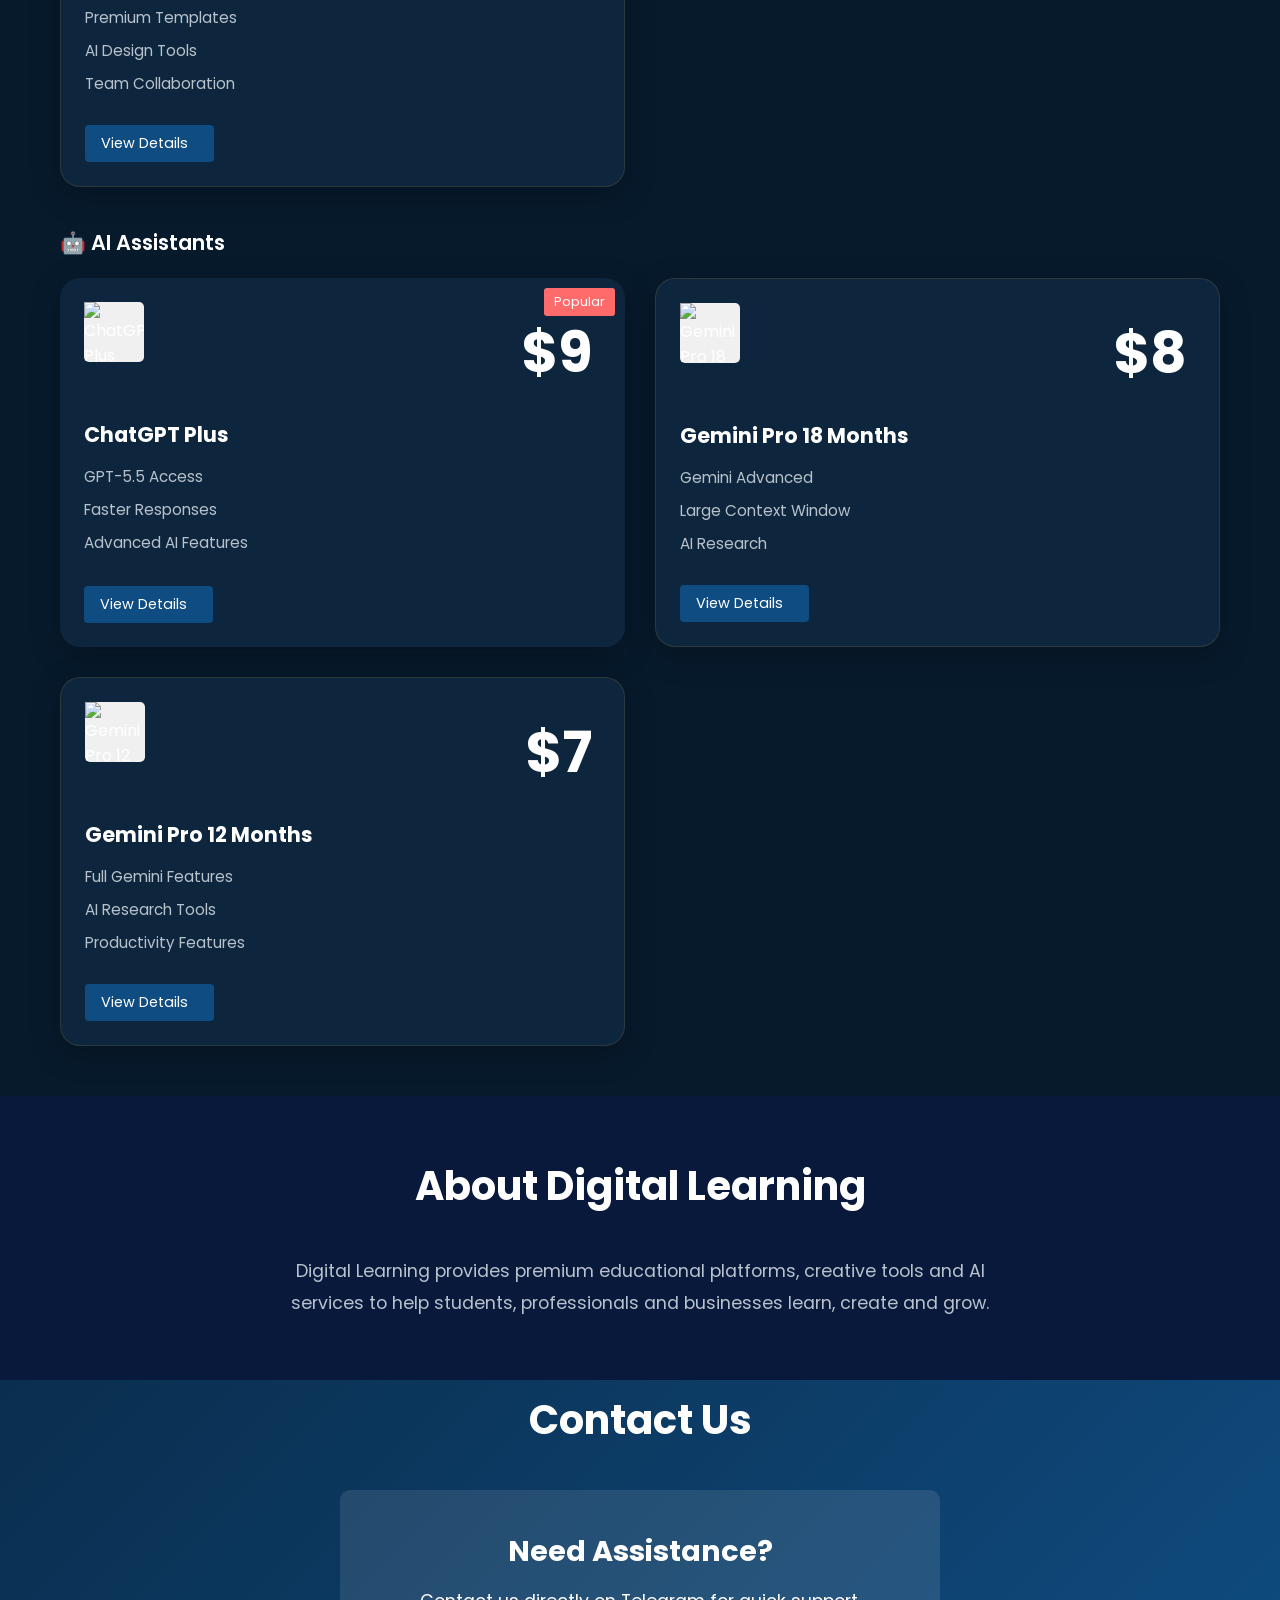
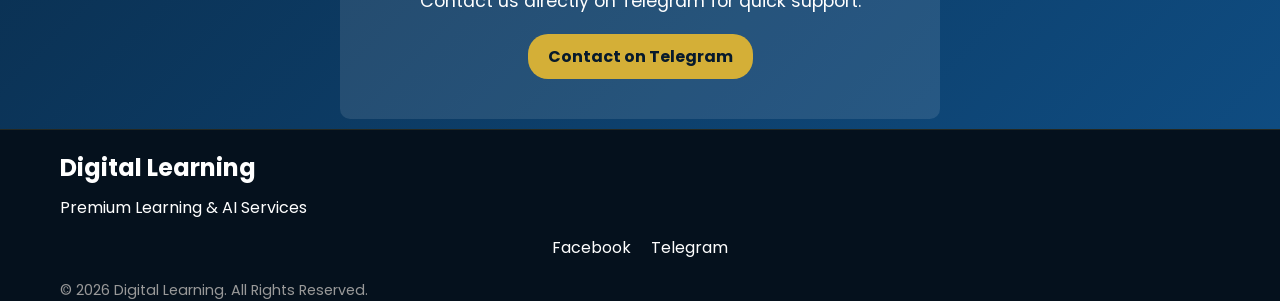
==== commit 94ab200a: "1" ====
--- a/index.html
+++ b/index.html
@@ -69,19 +69,43 @@
     <section class="features">
         <div class="container">
             <div class="feature-card">
-                <h3>🎓 Learning</h3>
-                <p>Professional certifications and skill development.</p>
-            </div>
-
-            <div class="feature-card">
-                <h3>🤖 AI Tools</h3>
-                <p>Access cutting-edge AI assistants and productivity tools.</p>
-            </div>
-
-            <div class="feature-card">
-                <h3>⚡ Fast Delivery</h3>
-                <p>Quick activation and reliable support.</p>
-            </div>
+    <div class="feature-icon">
+        <i class="fa-solid fa-graduation-cap"></i>
+    </div>
+
+    <h3>Learning Platforms</h3>
+
+    <p>
+        Access Coursera, LinkedIn Learning and other
+        premium education services.
+    </p>
+</div>
+
+<div class="feature-card">
+    <div class="feature-icon">
+        <i class="fa-solid fa-robot"></i>
+    </div>
+
+    <h3>AI Productivity</h3>
+
+    <p>
+        Unlock ChatGPT Plus, Gemini Pro and advanced
+        AI tools for work and study.
+    </p>
+</div>
+
+<div class="feature-card" >
+    <div class="feature-icon">
+        <i class="fa-solid fa-bolt"></i>
+    </div>
+
+    <h3>Fast Delivery</h3>
+
+    <p>
+        Instant activation, reliable support and
+        secure digital delivery.
+    </p>
+</div>
         </div>
     </section>
 
--- a/styles/style.css
+++ b/styles/style.css
@@ -222,7 +222,7 @@
 }
 
 /* Features Section */
-.features,
+/* .features,
 .about-section {
   background: #0a2e4e;
 }
@@ -244,6 +244,90 @@
 
 .feature-card p {
   color: var(--l365-muted);
+} */
+/* ==========================
+   FEATURES SECTION
+========================== */
+
+.features {
+    padding: 100px 0;
+    background:
+        radial-gradient(circle at top right,
+        rgba(212,175,55,.08),
+        transparent 35%),
+        #071a2c;
+}
+
+.features .container {
+    display: grid;
+    grid-template-columns: repeat(3, 1fr);
+    gap: 30px;
+}
+
+.feature-card {
+    background: rgba(16,43,69,.75);
+    backdrop-filter: blur(14px);
+
+    border: 1px solid rgba(212,175,55,.15);
+    border-radius: 24px;
+
+    padding: 35px 30px;
+
+    text-align: center;
+
+    transition: all .35s ease;
+
+    box-shadow:
+        0 10px 30px rgba(0,0,0,.25);
+}
+
+.feature-card:hover {
+    transform: translateY(-10px);
+
+    border-color: var(--l365-gold);
+
+    box-shadow:
+        0 0 20px rgba(212,175,55,.25),
+        0 15px 40px rgba(0,0,0,.4);
+}
+
+.feature-icon {
+    width: 72px;
+    height: 72px;
+
+    margin: 0 auto 20px;
+
+    display: flex;
+    align-items: center;
+    justify-content: center;
+
+    font-size: 2rem;
+
+    border-radius: 20px;
+
+    background: rgba(212,175,55,.12);
+
+    color: var(--l365-gold);
+}
+
+.feature-card h3 {
+    font-size: 1.4rem;
+    font-weight: 700;
+    margin-bottom: 12px;
+}
+
+.feature-card p {
+    color: var(--l365-muted);
+    line-height: 1.7;
+    font-size: .95rem;
+}
+
+/* Mobile */
+
+@media (max-width:768px) {
+    .features .container {
+        grid-template-columns: 1fr;
+    }
 }
 
 /* Products Section */
@@ -251,7 +335,7 @@
 .features,
 .about-section,
 .contact-section {
-  padding: 100px 0;
+  padding: 10px 0;
 }
 
 .product-card {
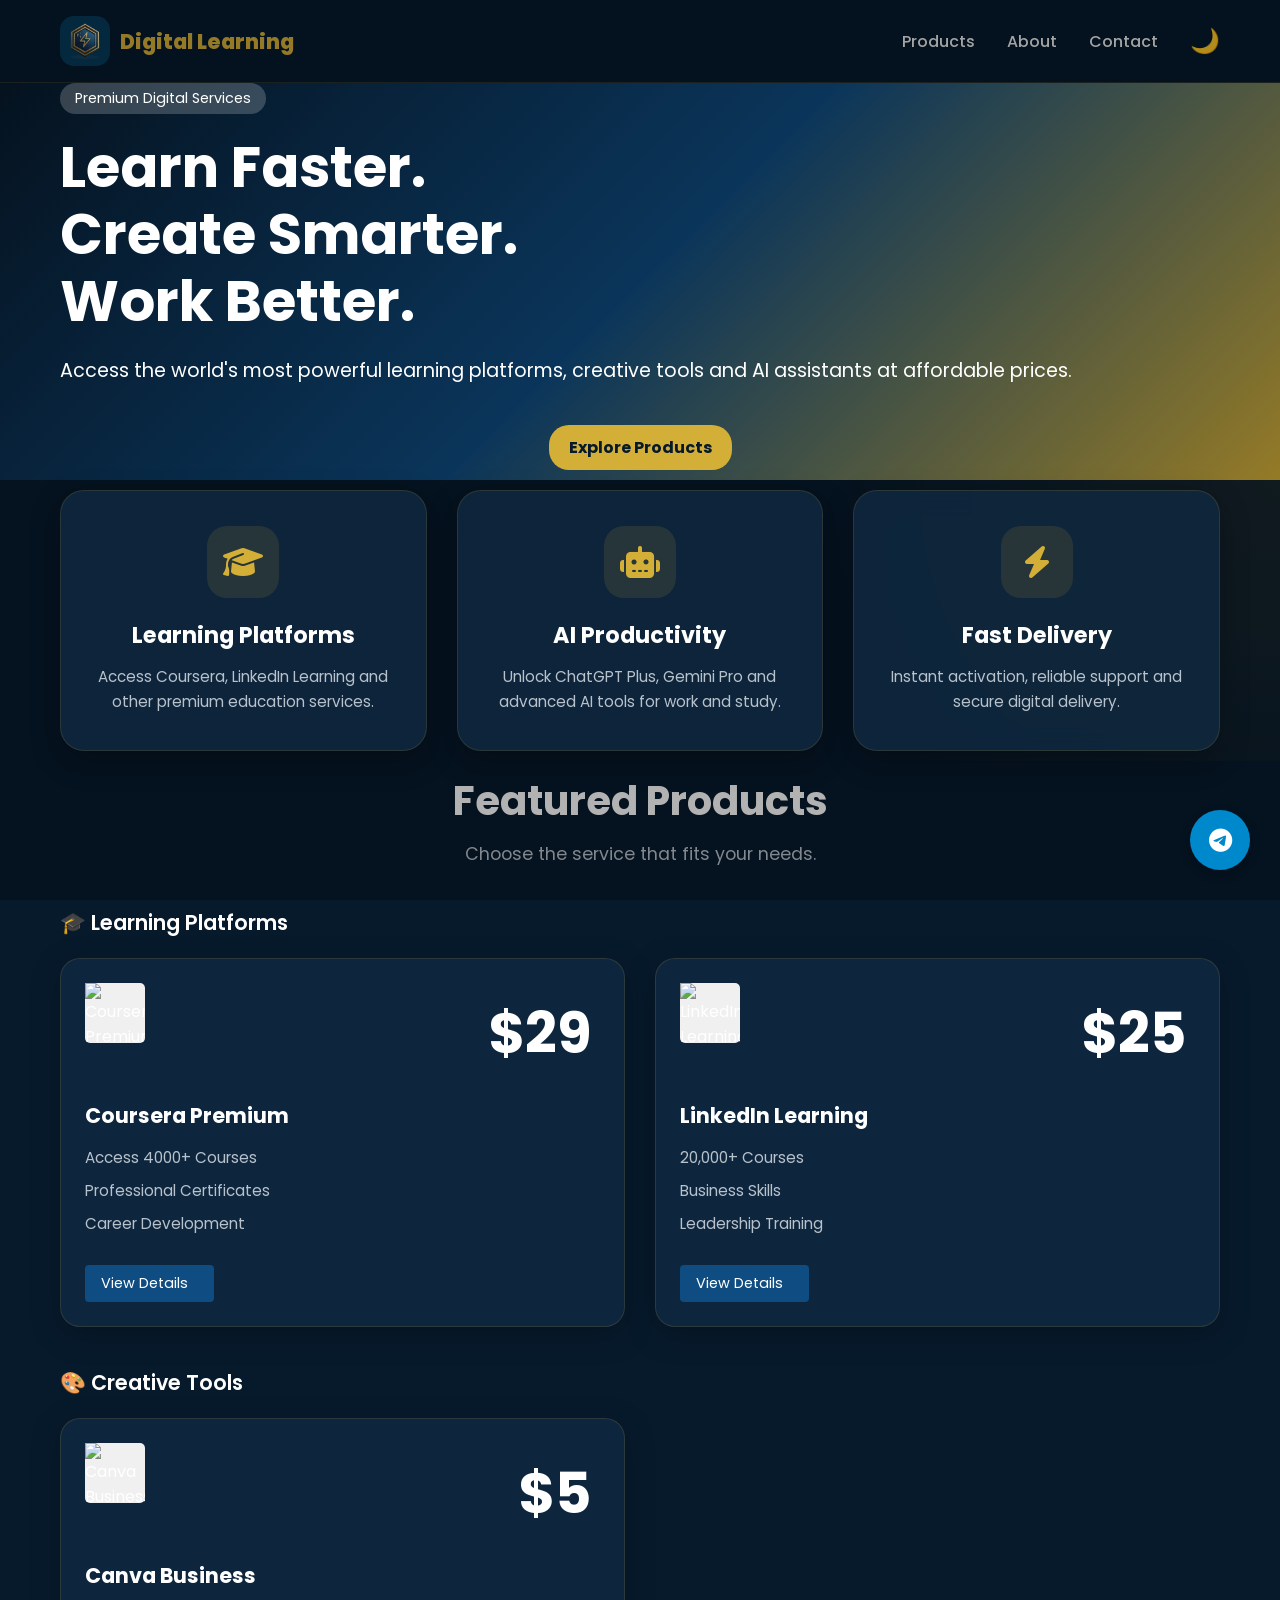
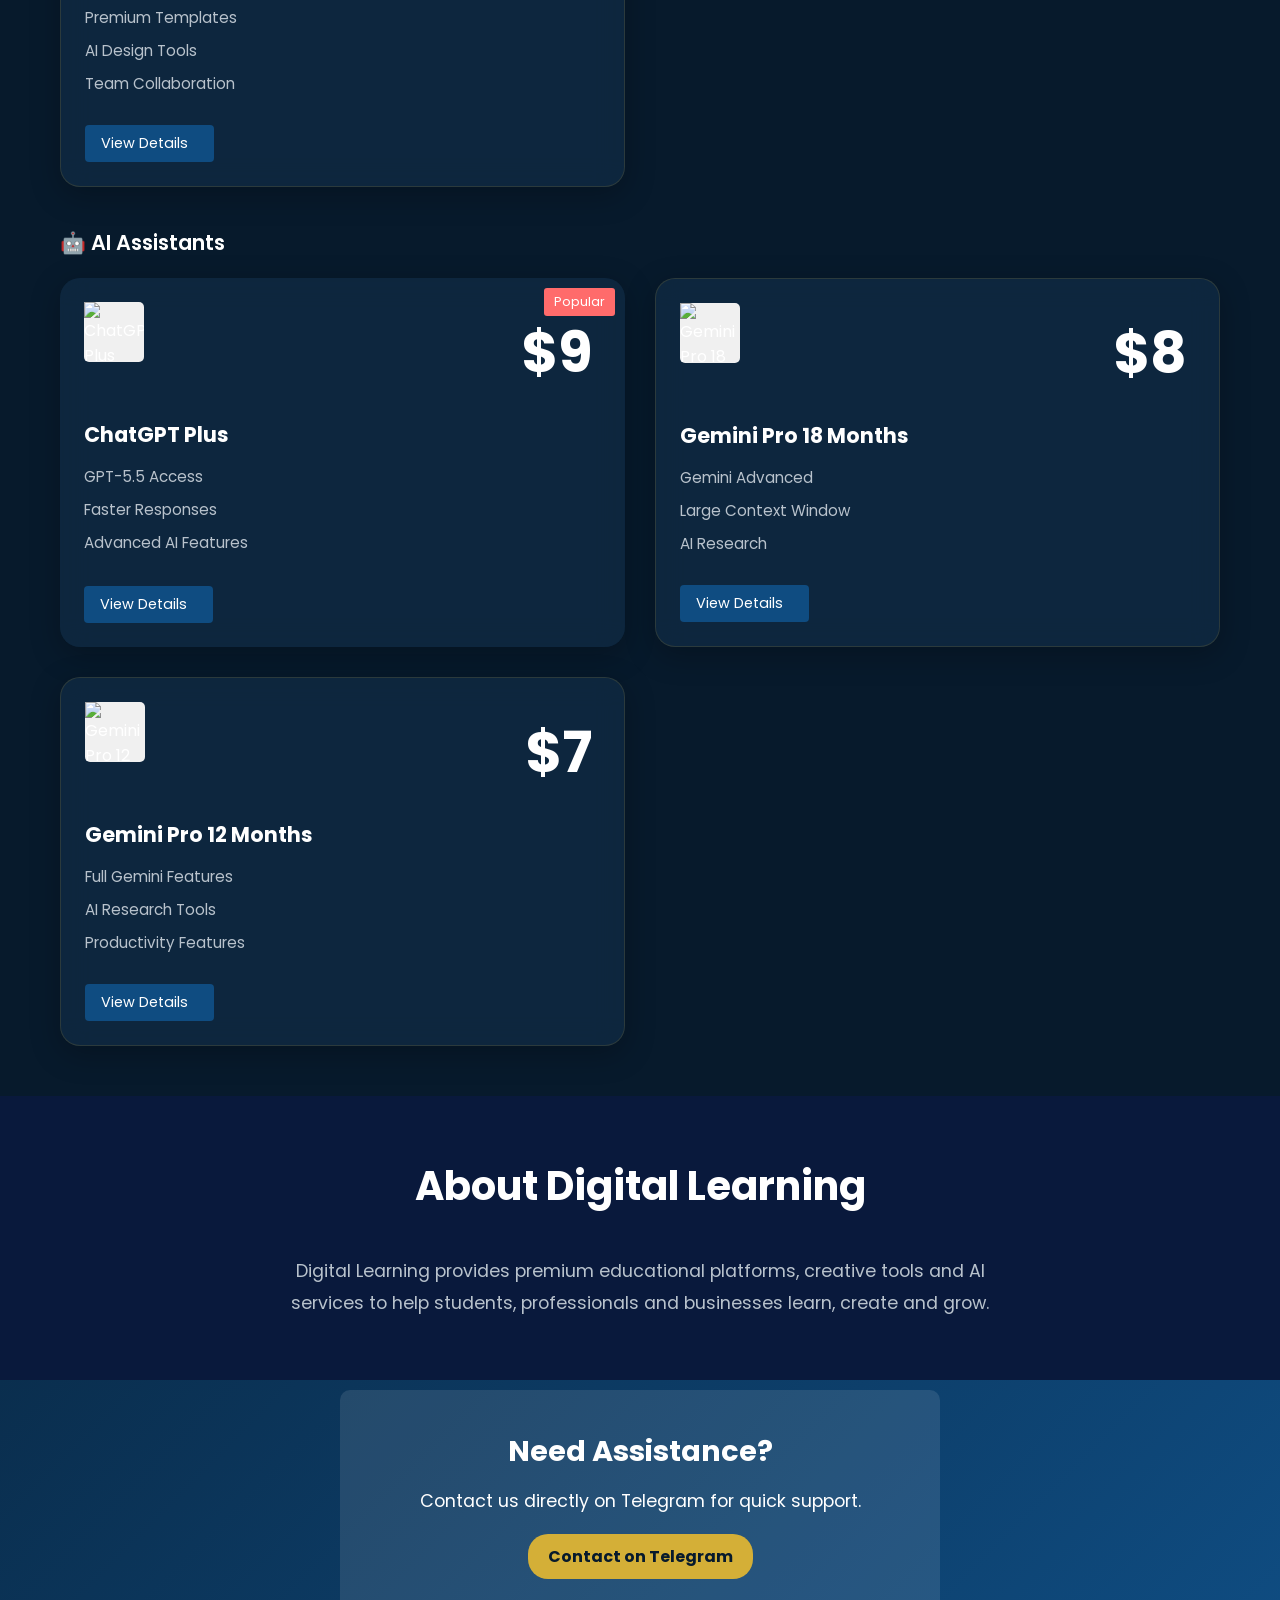
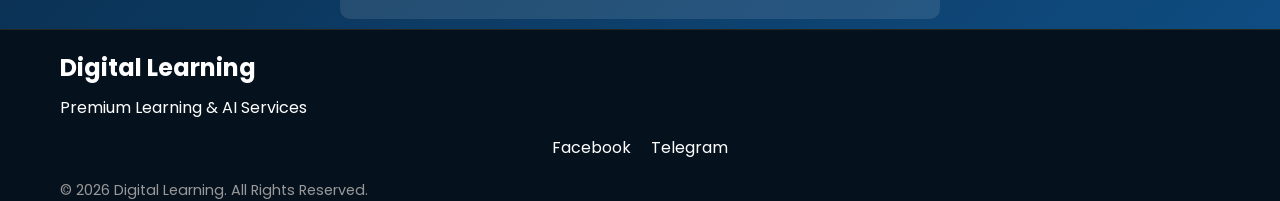
==== commit dff1e8d4: "12" ====
--- a/index.html
+++ b/index.html
@@ -275,9 +275,9 @@
     <!-- CONTACT -->
     <section class="contact-section" id="contact">
         <div class="container">
-            <div class="section-title">
+            <!-- <div class="section-title">
                 <h2>Contact Us</h2>
-            </div>
+            </div> -->
 
             <div class="contact-card">
                 <h3>Need Assistance?</h3>
--- a/styles/style.css
+++ b/styles/style.css
@@ -136,6 +136,7 @@
 
 .btn-primary:hover {
   background: #f2d27a;
+  color: white;
 
   box-shadow:
     0 0 15px rgba(212, 175, 55, 0.5),
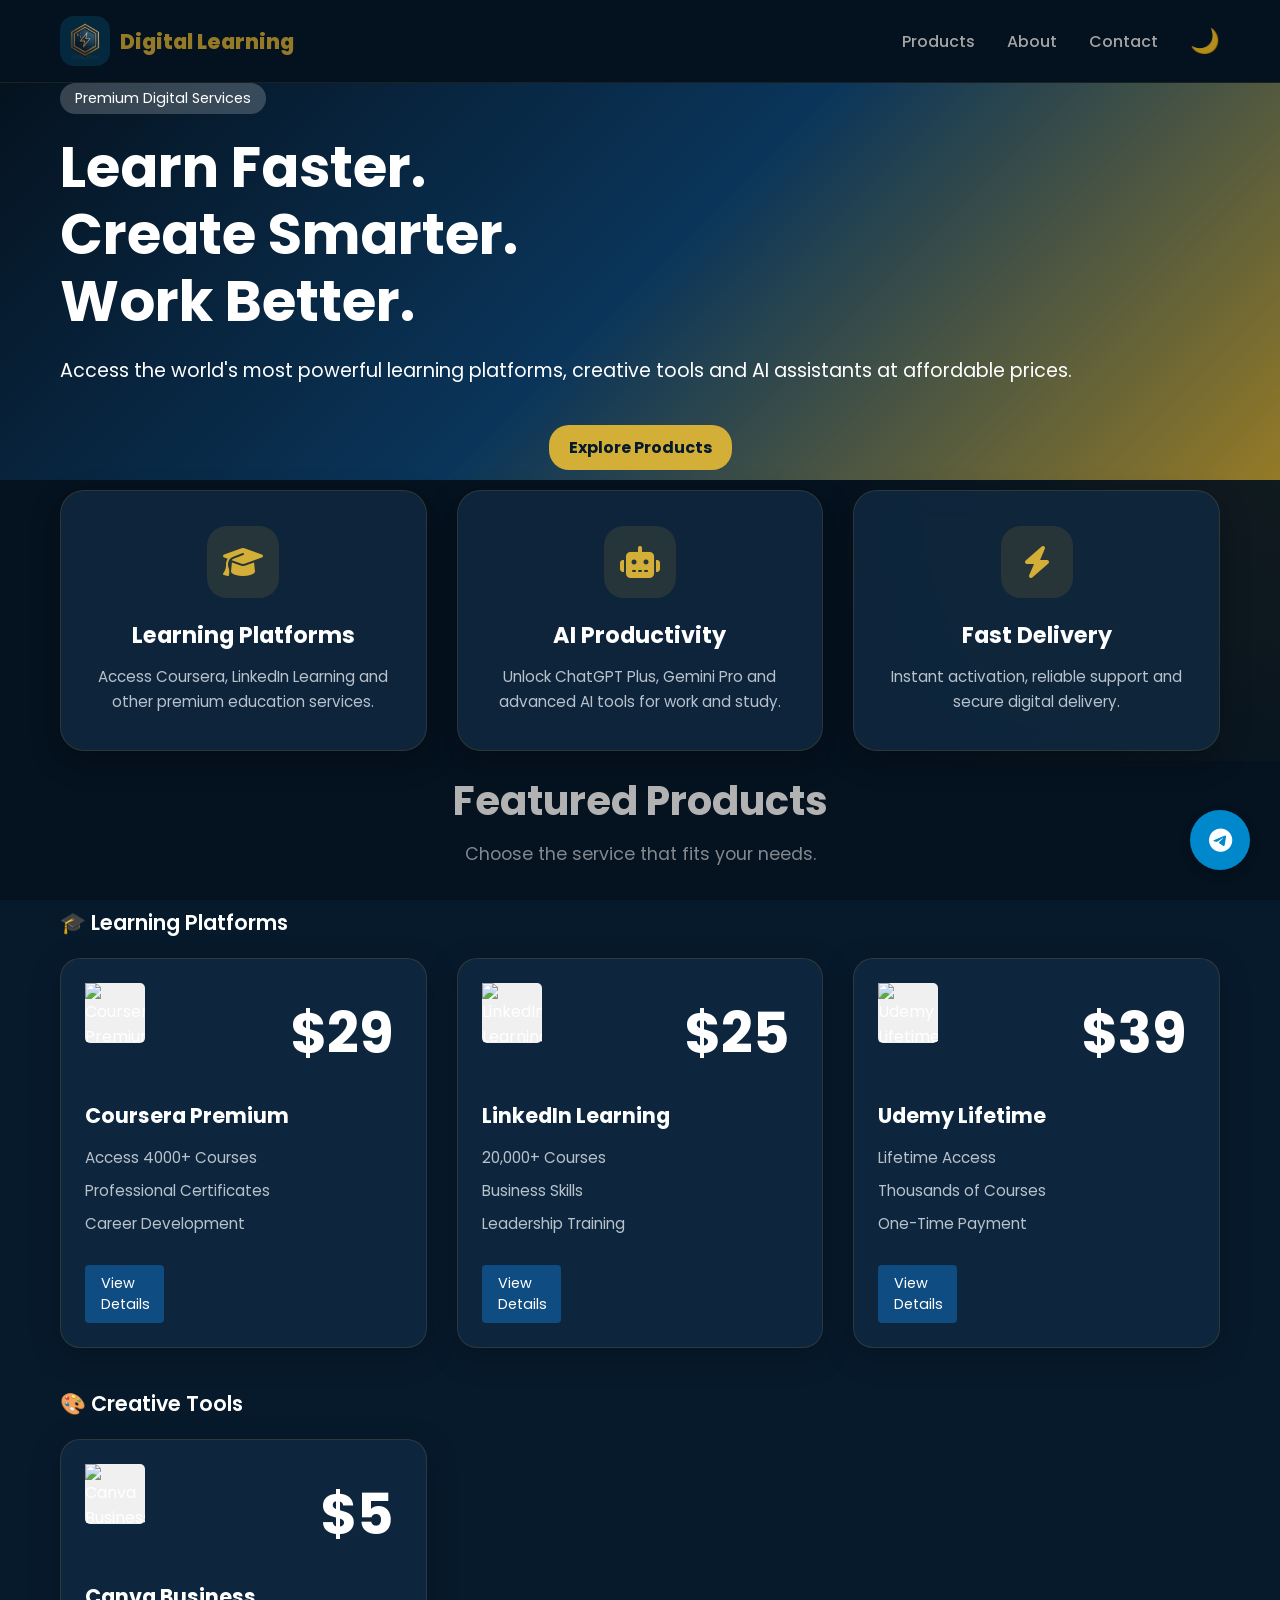
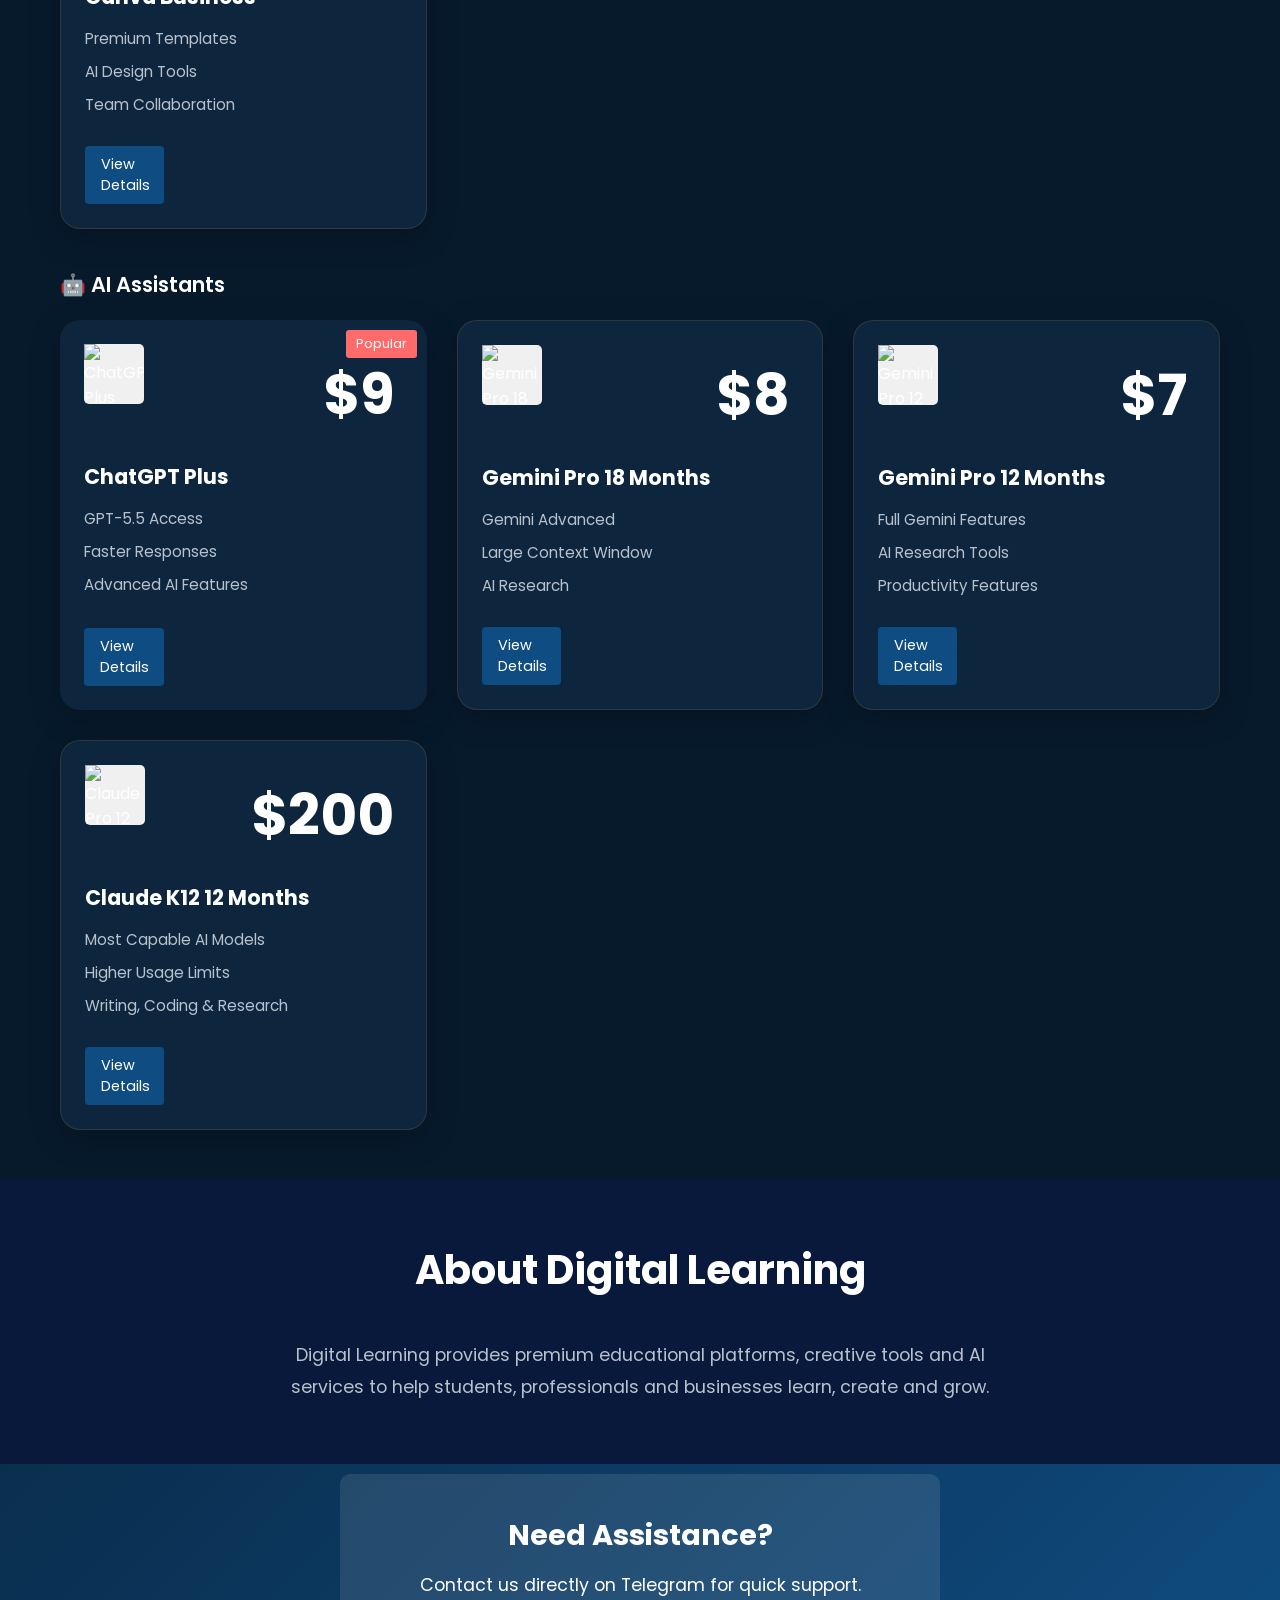
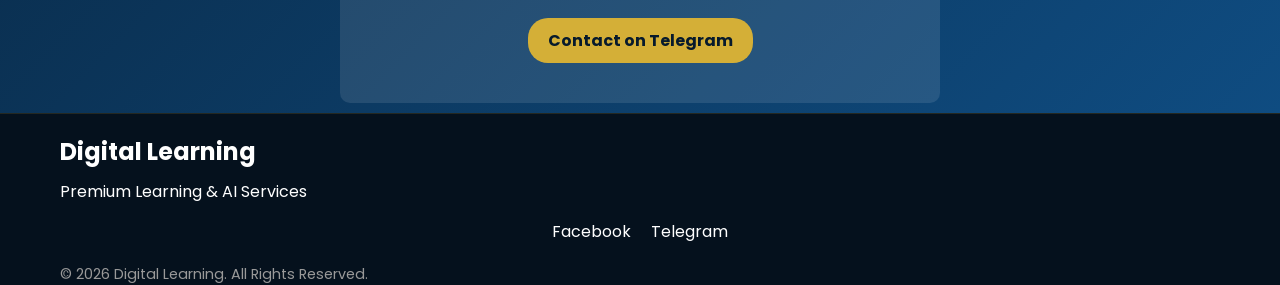
==== commit 07371b30: "update items" ====
--- a/index.html
+++ b/index.html
@@ -1,5 +1,6 @@
 <!DOCTYPE html>
 <html lang="en">
+
 <head>
     <link rel="icon" type="image/png" href="assets/images/logo.png">
     <meta charset="UTF-8">
@@ -8,11 +9,13 @@
 
     <link rel="stylesheet" href="styles/style.css">
 
-    <meta name="description" content="Premium Learning & AI Services including Coursera, LinkedIn Learning, Canva Business, ChatGPT Plus and Gemini Pro.">
+    <meta name="description"
+        content="Premium Learning & AI Services including Coursera, LinkedIn Learning, Canva Business, ChatGPT Plus and Gemini Pro.">
 
     <link rel="preconnect" href="https://fonts.googleapis.com">
     <link rel="preconnect" href="https://fonts.gstatic.com" crossorigin>
-    <link href="https://fonts.googleapis.com/css2?family=Poppins:wght@300;400;500;600;700&display=swap" rel="stylesheet">
+    <link href="https://fonts.googleapis.com/css2?family=Poppins:wght@300;400;500;600;700&display=swap"
+        rel="stylesheet">
     <link rel="stylesheet" href="https://cdnjs.cloudflare.com/ajax/libs/font-awesome/6.5.2/css/all.min.css">
 </head>
 
@@ -21,7 +24,7 @@
     <!-- HEADER -->
     <header class="header">
         <div class="container nav-container">
-              <a href="index.html" class="logo">
+            <a href="index.html" class="logo">
                 <img src="assets/images/logo.png" alt="Learning365 Logo">
                 <span>Digital Learning</span>
             </a>
@@ -69,43 +72,43 @@
     <section class="features">
         <div class="container">
             <div class="feature-card">
-    <div class="feature-icon">
-        <i class="fa-solid fa-graduation-cap"></i>
-    </div>
-
-    <h3>Learning Platforms</h3>
-
-    <p>
-        Access Coursera, LinkedIn Learning and other
-        premium education services.
-    </p>
-</div>
-
-<div class="feature-card">
-    <div class="feature-icon">
-        <i class="fa-solid fa-robot"></i>
-    </div>
-
-    <h3>AI Productivity</h3>
-
-    <p>
-        Unlock ChatGPT Plus, Gemini Pro and advanced
-        AI tools for work and study.
-    </p>
-</div>
-
-<div class="feature-card" >
-    <div class="feature-icon">
-        <i class="fa-solid fa-bolt"></i>
-    </div>
-
-    <h3>Fast Delivery</h3>
-
-    <p>
-        Instant activation, reliable support and
-        secure digital delivery.
-    </p>
-</div>
+                <div class="feature-icon">
+                    <i class="fa-solid fa-graduation-cap"></i>
+                </div>
+
+                <h3>Learning Platforms</h3>
+
+                <p>
+                    Access Coursera, LinkedIn Learning and other
+                    premium education services.
+                </p>
+            </div>
+
+            <div class="feature-card">
+                <div class="feature-icon">
+                    <i class="fa-solid fa-robot"></i>
+                </div>
+
+                <h3>AI Productivity</h3>
+
+                <p>
+                    Unlock ChatGPT Plus, Gemini Pro and advanced
+                    AI tools for work and study.
+                </p>
+            </div>
+
+            <div class="feature-card">
+                <div class="feature-icon">
+                    <i class="fa-solid fa-bolt"></i>
+                </div>
+
+                <h3>Fast Delivery</h3>
+
+                <p>
+                    Instant activation, reliable support and
+                    secure digital delivery.
+                </p>
+            </div>
         </div>
     </section>
 
@@ -120,10 +123,12 @@
             <div class="category-title">🎓 Learning Platforms</div>
             <div class="products-grid">
                 <div class="product-card ">
-                    
-                    <div class="product-card-head">
-                        <div class="product-logo-wrap">
-                            <img class="product-logo" src="https://commons.wikimedia.org/wiki/Special:Redirect/file/Coursera_logo_(2020).svg" alt="Coursera Premium logo" loading="lazy">
+
+                    <div class="product-card-head">
+                        <div class="product-logo-wrap">
+                            <img class="product-logo"
+                                src="https://commons.wikimedia.org/wiki/Special:Redirect/file/Coursera_logo_(2020).svg"
+                                alt="Coursera Premium logo" loading="lazy">
                         </div>
                         <div class="price product-card-price">$29</div>
                     </div>
@@ -141,10 +146,12 @@
                     </a>
                 </div>
                 <div class="product-card ">
-                    
-                    <div class="product-card-head">
-                        <div class="product-logo-wrap">
-                            <img class="product-logo" src="https://commons.wikimedia.org/wiki/Special:Redirect/file/LinkedIn_Learning_logo.png" alt="LinkedIn Learning logo" loading="lazy">
+
+                    <div class="product-card-head">
+                        <div class="product-logo-wrap">
+                            <img class="product-logo"
+                                src="https://commons.wikimedia.org/wiki/Special:Redirect/file/LinkedIn_Learning_logo.png"
+                                alt="LinkedIn Learning logo" loading="lazy">
                         </div>
                         <div class="price product-card-price">$25</div>
                     </div>
@@ -161,15 +168,40 @@
                         View Details
                     </a>
                 </div>
+                <div class="product-card ">
+
+                    <div class="product-card-head">
+                        <div class="product-logo-wrap">
+                            <img class="product-logo"
+                                src="https://commons.wikimedia.org/wiki/Special:Redirect/file/Udemy_logo.svg"
+                                alt="Udemy Lifetime logo" loading="lazy">
+                        </div>
+                        <div class="price product-card-price">$39</div>
+                    </div>
+
+                    <h3>Udemy Lifetime</h3>
+
+                    <ul>
+                        <li>Lifetime Access</li>
+                        <li>Thousands of Courses</li>
+                        <li>One-Time Payment</li>
+                    </ul>
+
+                    <a href="products/udemy.html" class="btn-card">
+                        View Details
+                    </a>
+                </div>
             </div>
 
             <div class="category-title">🎨 Creative Tools</div>
             <div class="products-grid">
                 <div class="product-card ">
-                    
-                    <div class="product-card-head">
-                        <div class="product-logo-wrap">
-                            <img class="product-logo" src="https://upload.wikimedia.org/wikipedia/en/thumb/b/bb/Canva_Logo.svg/250px-Canva_Logo.svg.png" alt="Canva Business logo" loading="lazy">
+
+                    <div class="product-card-head">
+                        <div class="product-logo-wrap">
+                            <img class="product-logo"
+                                src="https://upload.wikimedia.org/wikipedia/en/thumb/b/bb/Canva_Logo.svg/250px-Canva_Logo.svg.png"
+                                alt="Canva Business logo" loading="lazy">
                         </div>
                         <div class="price product-card-price">$5</div>
                     </div>
@@ -194,7 +226,9 @@
                     <span class="badge">Popular</span>
                     <div class="product-card-head">
                         <div class="product-logo-wrap">
-                            <img class="product-logo" src="https://commons.wikimedia.org/wiki/Special:Redirect/file/ChatGPT-Logo.svg" alt="ChatGPT Plus logo" loading="lazy">
+                            <img class="product-logo"
+                                src="https://commons.wikimedia.org/wiki/Special:Redirect/file/ChatGPT-Logo.svg"
+                                alt="ChatGPT Plus logo" loading="lazy">
                         </div>
                         <div class="price product-card-price">$9</div>
                     </div>
@@ -212,10 +246,12 @@
                     </a>
                 </div>
                 <div class="product-card ">
-                    
-                    <div class="product-card-head">
-                        <div class="product-logo-wrap">
-                            <img class="product-logo" src="https://commons.wikimedia.org/wiki/Special:Redirect/file/Google_Gemini_logo_2025.svg" alt="Gemini Pro 18 Months logo" loading="lazy">
+
+                    <div class="product-card-head">
+                        <div class="product-logo-wrap">
+                            <img class="product-logo"
+                                src="https://commons.wikimedia.org/wiki/Special:Redirect/file/Google_Gemini_logo_2025.svg"
+                                alt="Gemini Pro 18 Months logo" loading="lazy">
                         </div>
                         <div class="price product-card-price">$8</div>
                     </div>
@@ -233,10 +269,12 @@
                     </a>
                 </div>
                 <div class="product-card ">
-                    
-                    <div class="product-card-head">
-                        <div class="product-logo-wrap">
-                            <img class="product-logo" src="https://commons.wikimedia.org/wiki/Special:Redirect/file/Google_Gemini_logo_2025.svg" alt="Gemini Pro 12 Months logo" loading="lazy">
+
+                    <div class="product-card-head">
+                        <div class="product-logo-wrap">
+                            <img class="product-logo"
+                                src="https://commons.wikimedia.org/wiki/Special:Redirect/file/Google_Gemini_logo_2025.svg"
+                                alt="Gemini Pro 12 Months logo" loading="lazy">
                         </div>
                         <div class="price product-card-price">$7</div>
                     </div>
@@ -250,6 +288,29 @@
                     </ul>
 
                     <a href="products/gemini-pro-12.html" class="btn-card">
+                        View Details
+                    </a>
+                </div>
+                <div class="product-card ">
+
+                    <div class="product-card-head">
+                        <div class="product-logo-wrap">
+                            <img class="product-logo"
+                                src="https://commons.wikimedia.org/wiki/Special:Redirect/file/Claude_AI_logo.svg"
+                                alt="Claude Pro 12 Months logo" loading="lazy">
+                        </div>
+                        <div class="price product-card-price">$200</div>
+                    </div>
+
+                    <h3>Claude K12 12 Months</h3>
+
+                    <ul>
+                        <li>Most Capable AI Models</li>
+                        <li>Higher Usage Limits</li>
+                        <li>Writing, Coding & Research</li>
+                    </ul>
+
+                    <a href="products/claude-pro.html" class="btn-card">
                         View Details
                     </a>
                 </div>
@@ -305,41 +366,43 @@
         </div>
     </footer>
 
-    
-   <!-- MOBILE APP BOTTOM NAV -->
-<nav class="l365-app-bottom-nav" aria-label="Mobile app navigation">
-    <a href="index.html" class="l365-nav-item active">
-        <span class="l365-nav-icon">
-            <i class="fa-solid fa-house"></i>
-        </span>
-        <span class="l365-nav-label">Home</span>
-    </a>
-
-    <a href="#products" class="l365-nav-item">
-        <span class="l365-nav-icon">
-            <i class="fa-solid fa-box-open"></i>
-        </span>
-        <span class="l365-nav-label">Products</span>
-    </a>
-
-    <a href="#about" class="l365-nav-item">
-        <span class="l365-nav-icon">
-            <i class="fa-solid fa-circle-info"></i>
-        </span>
-        <span class="l365-nav-label">About</span>
-    </a>
-
-    <a href="#contact" class="l365-nav-item">
-        <span class="l365-nav-icon">
-            <i class="fa-solid fa-paper-plane"></i>
-        </span>
-        <span class="l365-nav-label">Contact</span>
-    </a>
-</nav>
+
+    <!-- MOBILE APP BOTTOM NAV -->
+    <nav class="l365-app-bottom-nav" aria-label="Mobile app navigation">
+        <a href="index.html" class="l365-nav-item active">
+            <span class="l365-nav-icon">
+                <i class="fa-solid fa-house"></i>
+            </span>
+            <span class="l365-nav-label">Home</span>
+        </a>
+
+        <a href="#products" class="l365-nav-item">
+            <span class="l365-nav-icon">
+                <i class="fa-solid fa-box-open"></i>
+            </span>
+            <span class="l365-nav-label">Products</span>
+        </a>
+
+        <a href="#about" class="l365-nav-item">
+            <span class="l365-nav-icon">
+                <i class="fa-solid fa-circle-info"></i>
+            </span>
+            <span class="l365-nav-label">About</span>
+        </a>
+
+        <a href="#contact" class="l365-nav-item">
+            <span class="l365-nav-icon">
+                <i class="fa-solid fa-paper-plane"></i>
+            </span>
+            <span class="l365-nav-label">Contact</span>
+        </a>
+    </nav>
 
     <!-- FLOATING TELEGRAM -->
-    <a href="https://t.me/learningadventure" target="_blank" class="telegram-float"><i class="fa-brands fa-telegram"></i></a>
+    <a href="https://t.me/learningadventure" target="_blank" class="telegram-float"><i
+            class="fa-brands fa-telegram"></i></a>
 
     <script src="js/main.js"></script>
 </body>
-</html>
+
+</html>
--- a/styles/style.css
+++ b/styles/style.css
@@ -373,9 +373,15 @@
 
 .products-grid {
   display: grid;
-  grid-template-columns: repeat(2, 1fr);
+  grid-template-columns: repeat(3, 1fr);
   gap: 30px;
   margin-bottom: 40px;
+}
+
+@media (max-width: 992px) {
+  .products-grid {
+    grid-template-columns: repeat(2, 1fr);
+  }
 }
 
 @media (max-width: 768px) {
@@ -1085,3 +1091,65 @@
     text-align: center;
   }
 }
+
+/* Buy / Back buttons on product detail pages */
+.detail-buttons {
+  display: flex;
+  align-items: center;
+  gap: 12px;
+  flex-wrap: wrap;
+}
+
+.detail-buttons .btn-card {
+  width: auto;
+  margin-top: 0;
+  padding: 12px 24px;
+  border-radius: 8px;
+  font-size: 0.95rem;
+  font-weight: 600;
+  display: inline-flex;
+  align-items: center;
+  justify-content: center;
+  gap: 8px;
+  white-space: nowrap;
+  transition: background-color 0.2s ease, border-color 0.2s ease, transform 0.15s ease;
+}
+
+.detail-buttons .btn-card:hover {
+  transform: translateY(-2px);
+}
+
+.btn-buy {
+  background-color: #229ed9;
+}
+
+.btn-buy:hover {
+  background-color: #1b8dc4;
+}
+
+.btn-buy i {
+  font-size: 1.1rem;
+}
+
+.btn-back {
+  background-color: transparent;
+  border: 1px solid rgba(255, 255, 255, 0.35);
+}
+
+.btn-back:hover {
+  background-color: rgba(255, 255, 255, 0.08);
+  border-color: rgba(255, 255, 255, 0.6);
+}
+
+@media (max-width: 768px) {
+  .detail-buttons {
+    width: 100%;
+    flex-direction: column;
+    align-items: center;
+  }
+
+  .detail-buttons .btn-card {
+    width: 100%;
+    max-width: 280px;
+  }
+}
